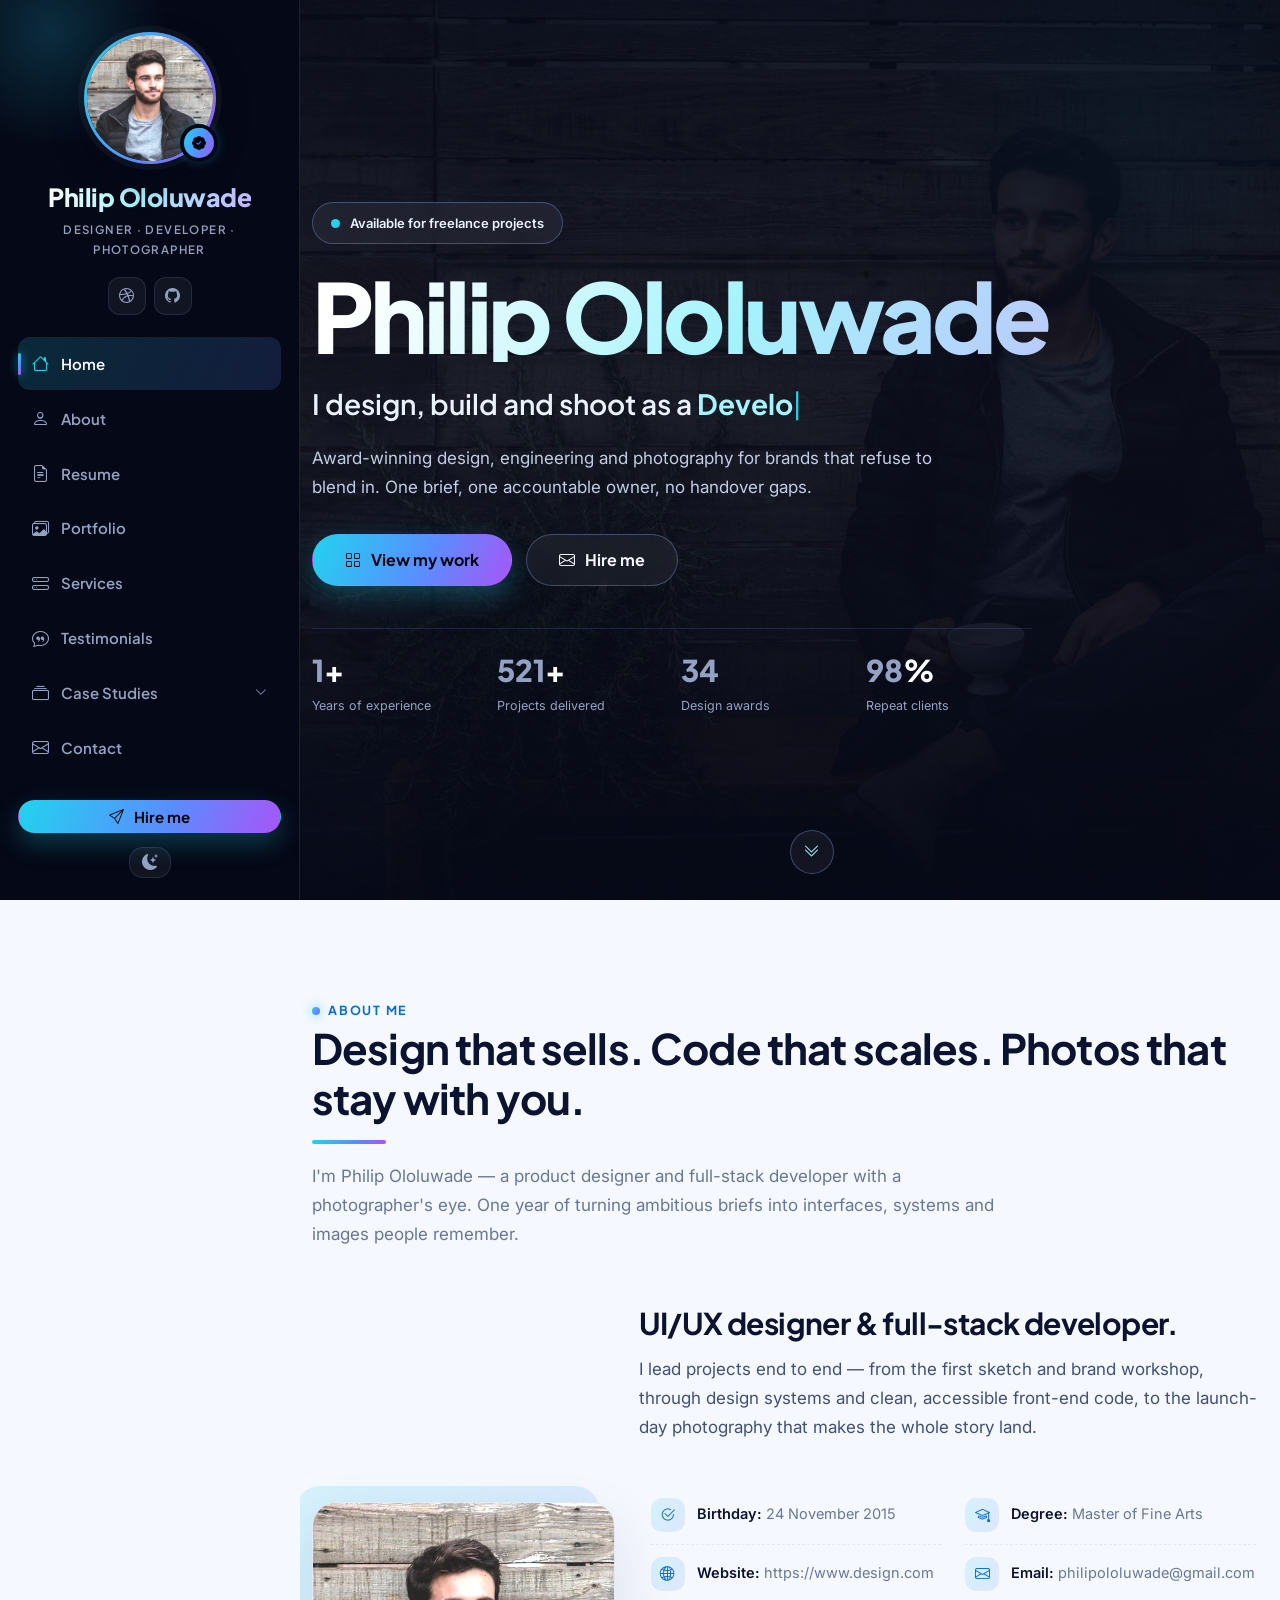
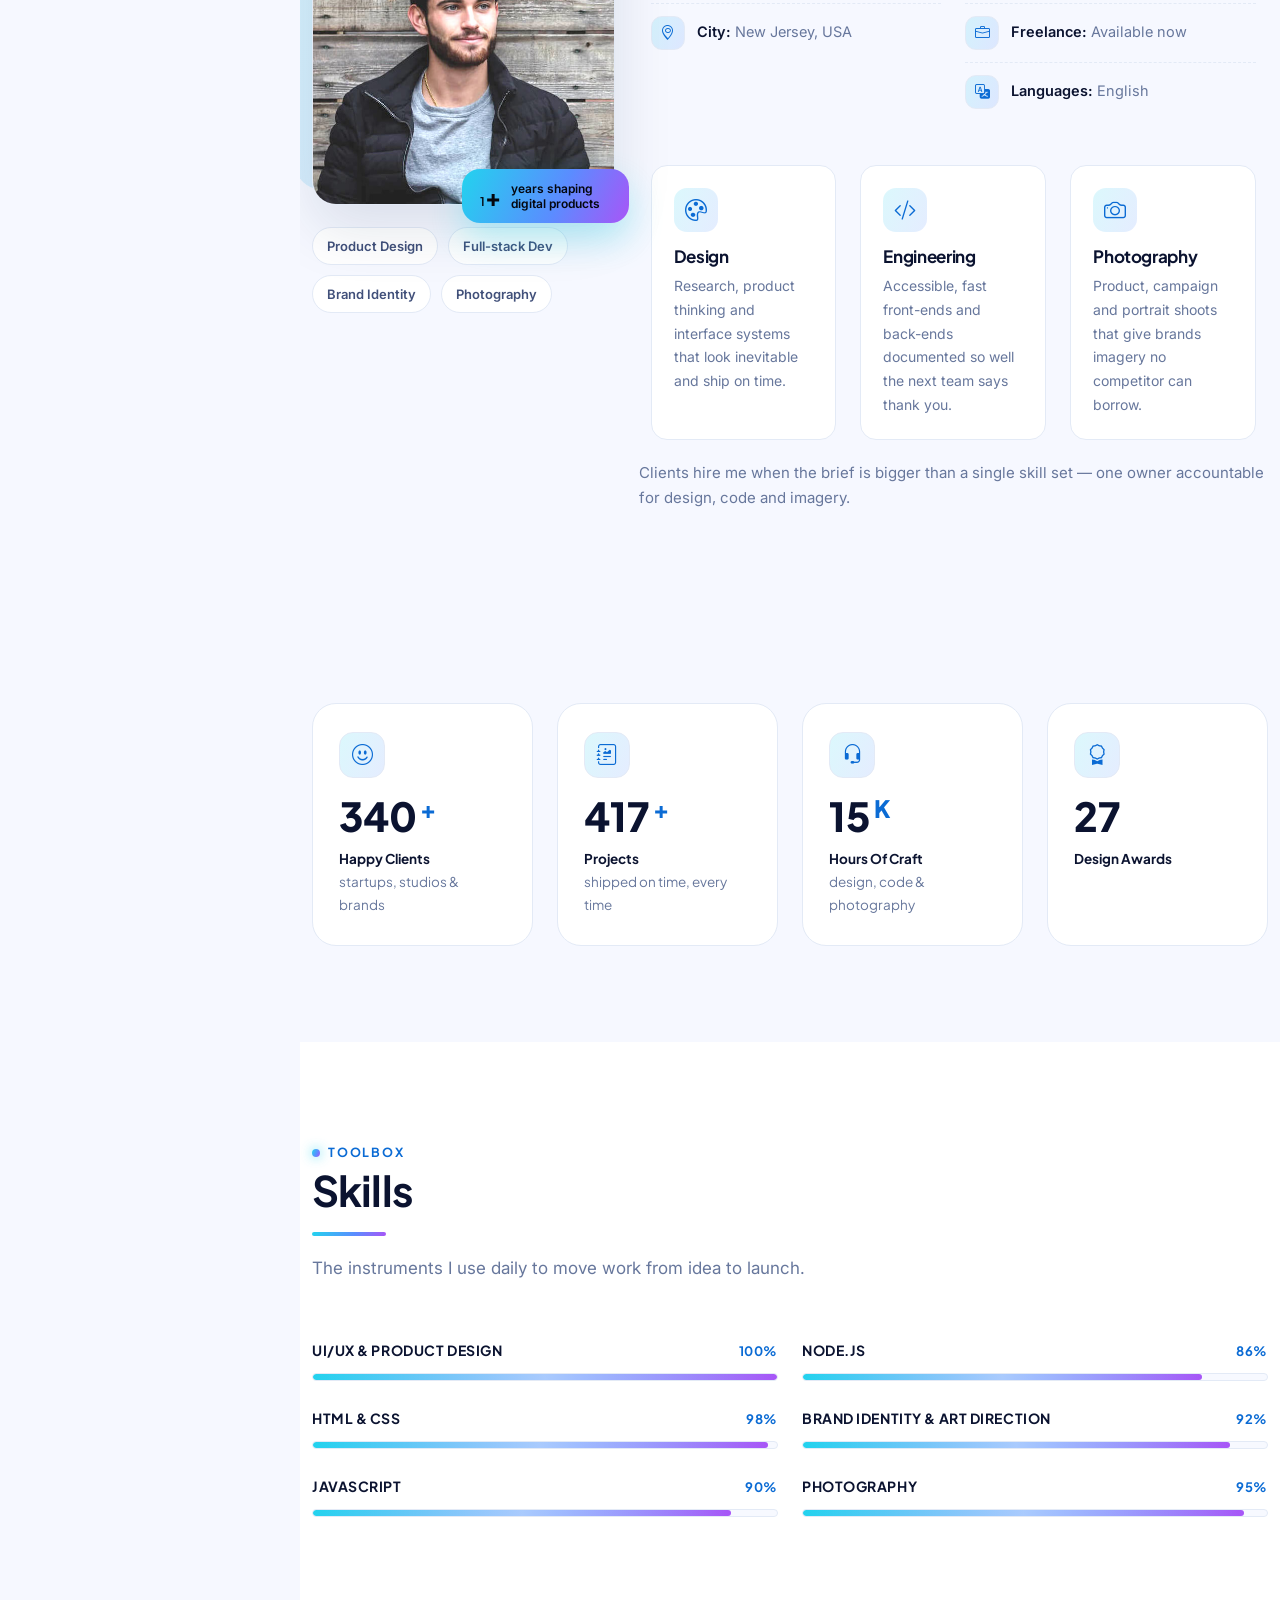
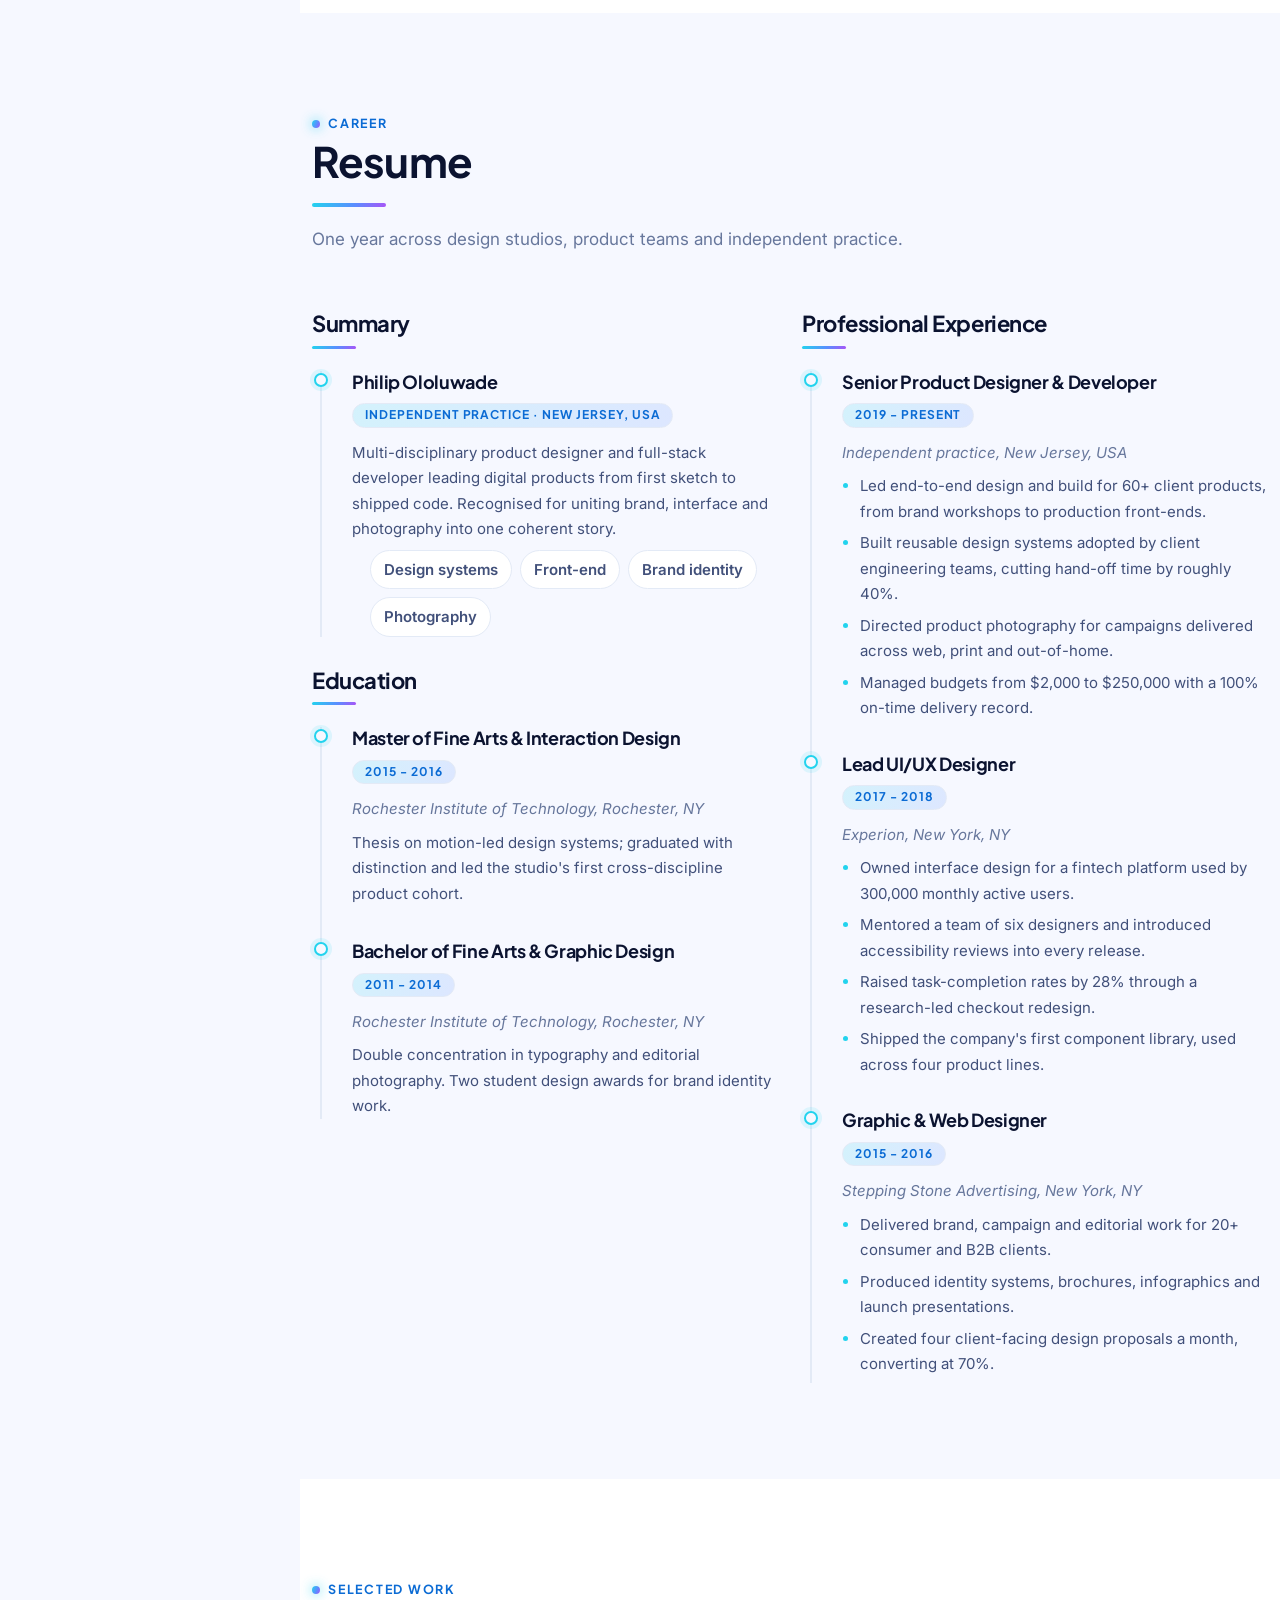
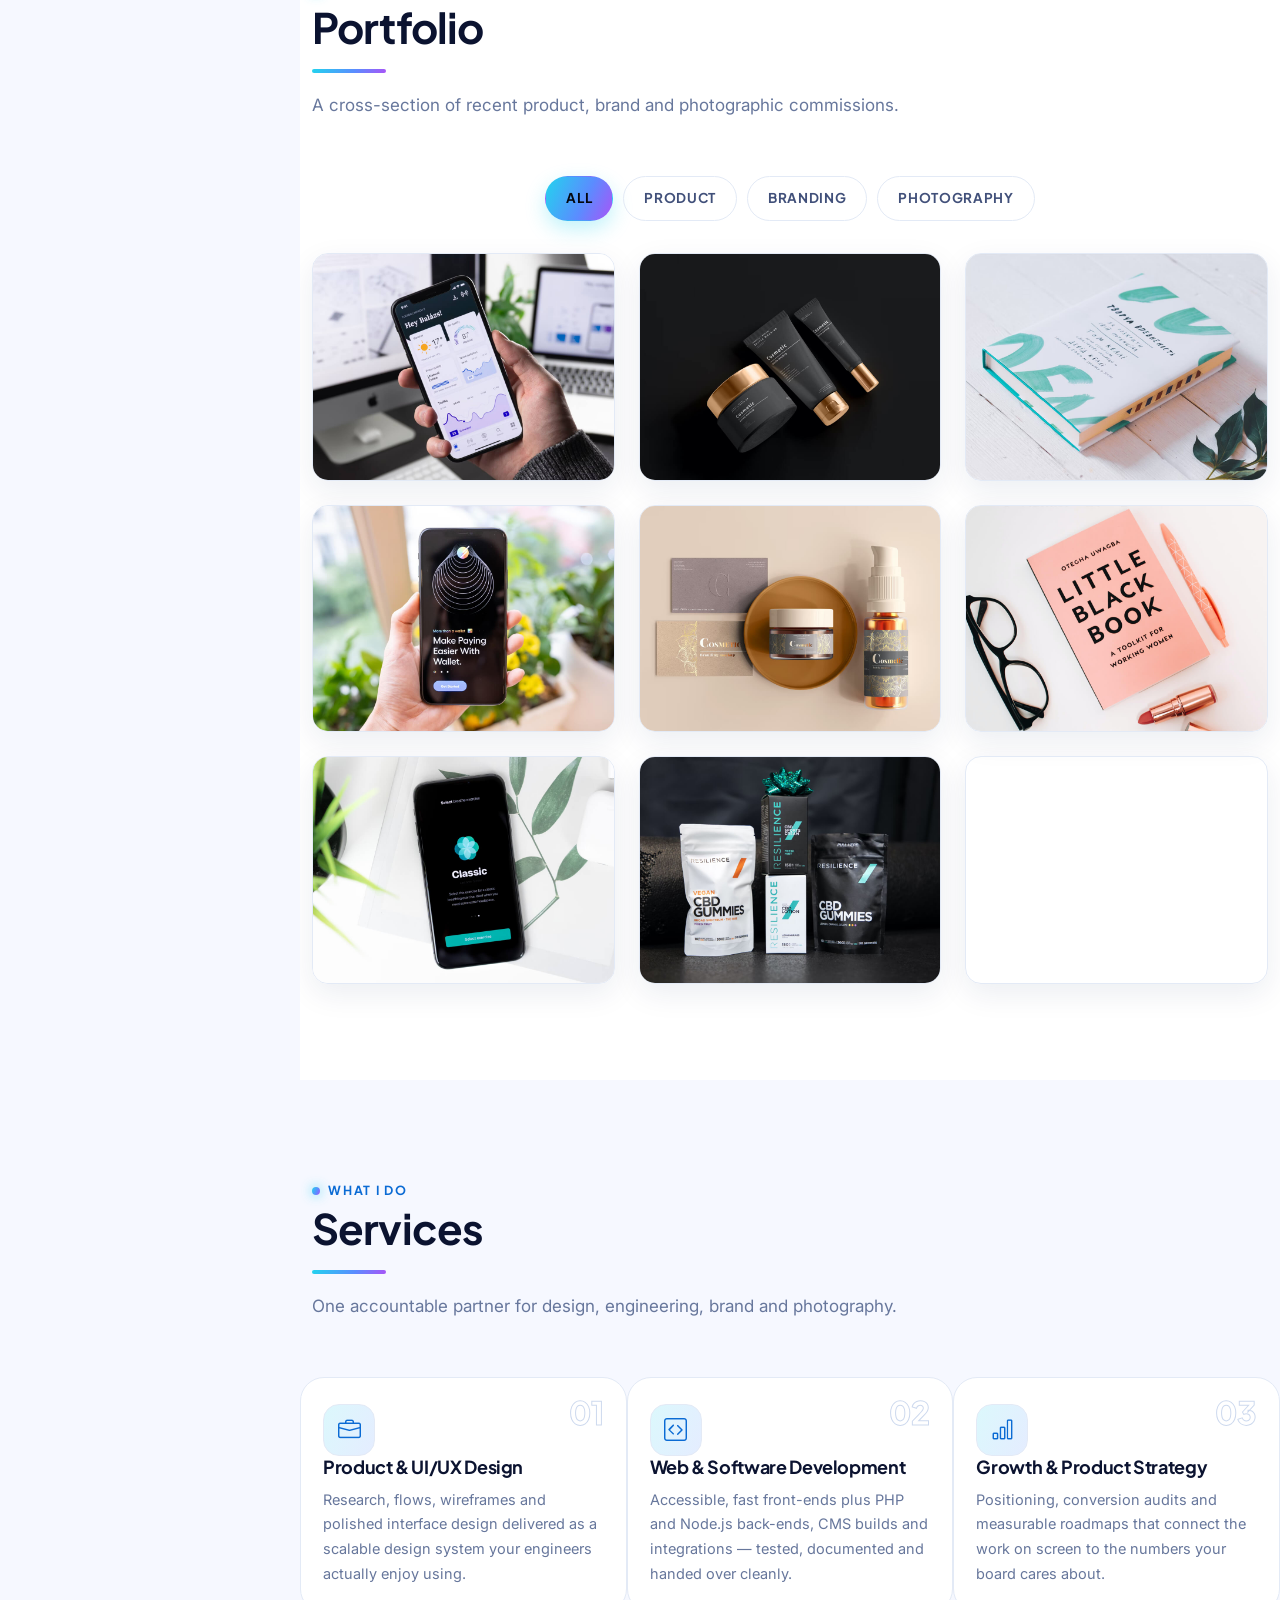
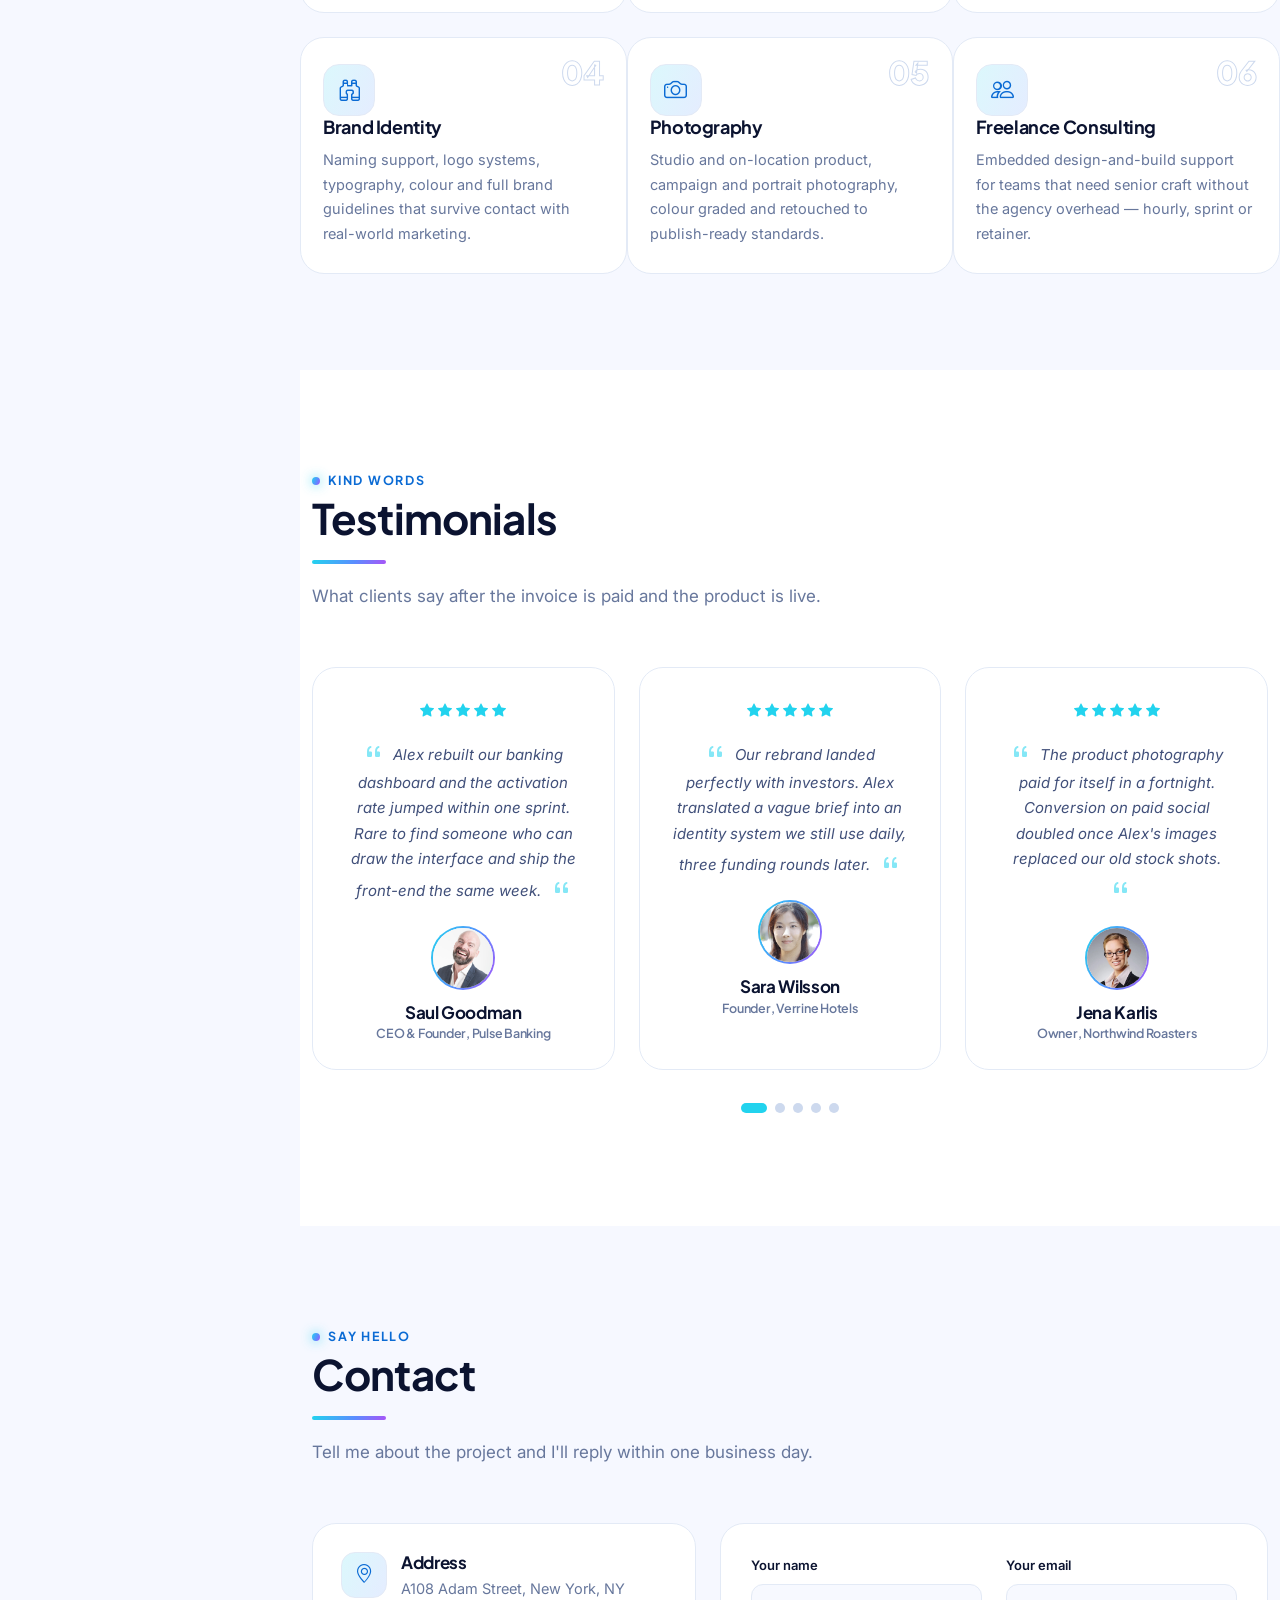
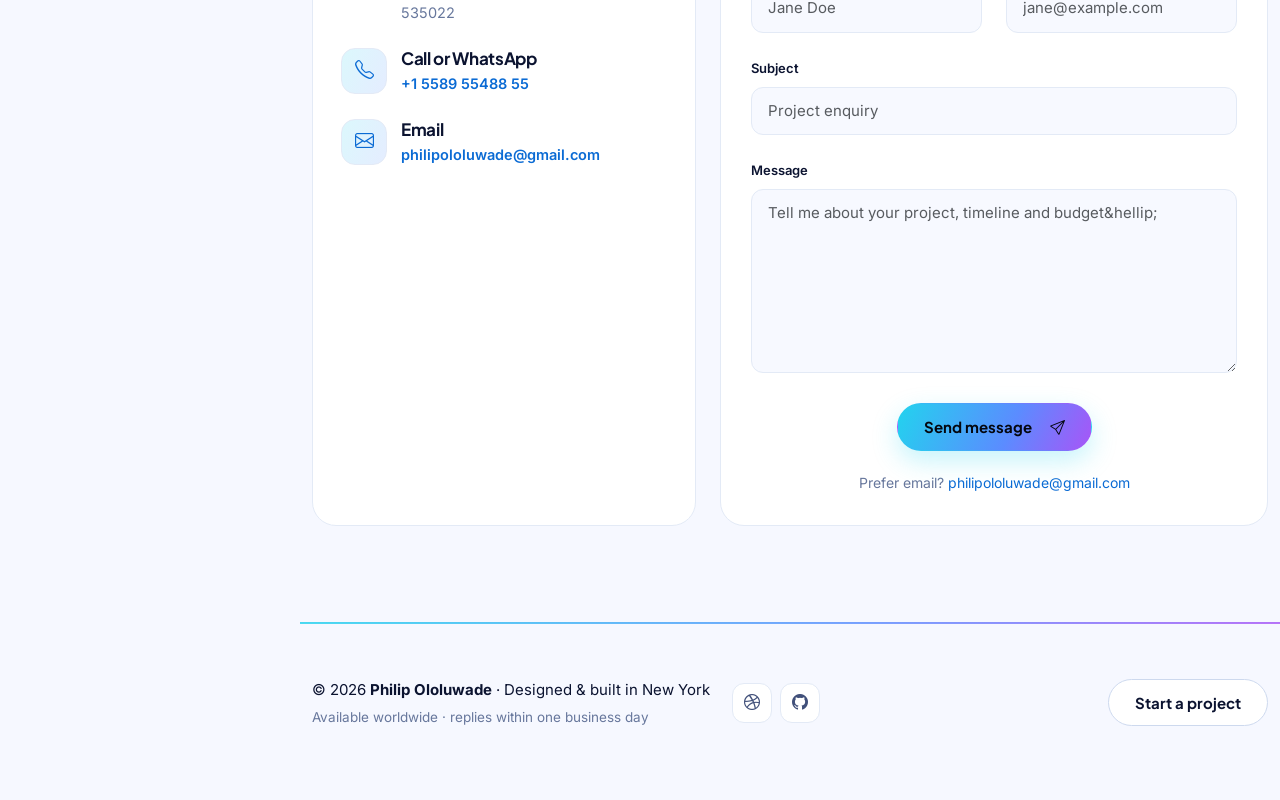
==== index.html @ c9b8dc30 "Initial Commit" ====
<!DOCTYPE html>
<html lang="en">
<head>
  <meta charset="utf-8">
  <meta name="viewport" content="width=device-width, initial-scale=1.0">

  <title>Philip Ololuwade | Designer, Developer, Freelancer &amp; Photographer</title>
  <meta name="description" content="Philip Ololuwade is an award-winning product designer, full-stack developer, freelancer and photographer in New York. One accountable partner from the first sketch to shipped code, plus the photography that makes the launch land.">
  <meta name="keywords" content="Philip Ololuwade, product designer, web developer, full-stack developer, freelance designer, photographer, UI UX designer, branding, portfolio">
  <meta name="author" content="Philip Ololuwade">
  <meta name="robots" content="index, follow">
  <link rel="canonical" href="https://philipololuwade.design/">
  <meta name="theme-color" content="#050816">

  <!-- Open Graph / Social -->
  <meta property="og:type" content="website">
  <meta property="og:site_name" content="Philip Ololuwade">
  <meta property="og:title" content="Philip Ololuwade | Designer, Developer, Freelancer &amp; Photographer">
  <meta property="og:description" content="Award-winning design, engineering and photography for brands that refuse to blend in.">
  <meta property="og:url" content="https://philipololuwade.design/">
  <meta property="og:image" content="https://philipololuwade.design/assets/img/my-profile-img.jpg">
  <meta name="twitter:card" content="summary_large_image">
  <meta name="twitter:title" content="Philip Ololuwade | Designer, Developer, Freelancer &amp; Photographer">
  <meta name="twitter:description" content="Award-winning design, engineering and photography for brands that refuse to blend in.">
  <meta name="twitter:image" content="https://philipololuwade.design/assets/img/my-profile-img.jpg">

  <!-- Favicons -->
  <link href="assets/img/favicon.png" rel="icon">
  <link href="assets/img/apple-touch-icon.png" rel="apple-touch-icon">

  <!-- Fonts -->
  <link href="https://fonts.googleapis.com" rel="preconnect">
  <link href="https://fonts.gstatic.com" rel="preconnect" crossorigin>
  <link href="https://fonts.googleapis.com/css2?family=Inter:wght@400;500;600&family=Plus+Jakarta+Sans:wght@500;600;700;800&display=swap" rel="stylesheet">

  <!-- Vendor CSS Files -->
  <link href="assets/vendor/bootstrap/css/bootstrap.min.css" rel="stylesheet">
  <link href="assets/vendor/bootstrap-icons/bootstrap-icons.css" rel="stylesheet">
  <link href="assets/vendor/aos/aos.css" rel="stylesheet">
  <link href="assets/vendor/glightbox/css/glightbox.min.css" rel="stylesheet">
  <link href="assets/vendor/swiper/swiper-bundle.min.css" rel="stylesheet">

  <!-- Main CSS File -->
  <link href="assets/css/main.css" rel="stylesheet">

  <!-- =======================================================
  * Template Name: iPortfolio
  * Template URL: https://bootstrapmade.com/iportfolio-bootstrap-portfolio-websites-template/
  * Author: BootstrapMade.com
  * License: https://bootstrapmade.com/license/
  * Personalised for Alex Smith with a custom Aurora design system.
  ======================================================== -->

  <!-- Theme bootstrap: apply the stored theme before the first paint -->
  <script>
    (function () {
      try {
        var stored = window.localStorage.getItem('as-theme');
        var theme = (stored === 'light' || stored === 'dark') ? stored
          : (window.matchMedia && window.matchMedia('(prefers-color-scheme: light)').matches ? 'light' : 'dark');
        document.documentElement.setAttribute('data-theme', theme);
      } catch (error) {
        document.documentElement.setAttribute('data-theme', 'dark');
      }
    }());
  </script>
  <noscript><style>[data-aos]{opacity:1 !important;transform:none !important}</style></noscript>
</head>

<body class="index-page">

  <!-- Preloader -->
  <div id="preloader" aria-hidden="true"><span class="preloader-ring"></span></div>

  <!-- Scroll progress indicator -->
 <div class="scroll-progress" aria-hidden="true"><span></span></div>

  <!-- Mobile drawer backdrop -->
  <div class="header-backdrop" hidden></div>

  <!-- ======= Header / Sidebar ======= -->
  <header id="header" class="header dark-background d-flex flex-column">
    <button type="button" class="header-toggle d-xl-none" aria-controls="navmenu" aria-expanded="false" aria-label="Open navigation menu">
      <i class="bi bi-list" aria-hidden="true"></i>
    </button>

    <div class="profile-img">
      <img src="assets/img/my-profile-img.jpg" alt="Portrait of Philip Ololuwade" class="img-fluid rounded-circle" width="160" height="160">
      <span class="profile-badge" title="Available for freelance work"><i class="bi bi-patch-check-fill" aria-hidden="true"></i></span>
    </div>

    <a href="#hero" class="logo d-flex align-items-center justify-content-center">
      <h1 class="sitename">Philip Ololuwade</h1>
    </a>
    <p class="profile-role text-center">Designer &middot; Developer &middot; Photographer</p>

    <div class="social-links text-center">
        <!-- <a href="https://x.com/" class="twitter" target="_blank" rel="noopener" aria-label="Philip Ololuwade on X"><i class="bi bi-twitter-x" aria-hidden="true"></i></a> -->
      <a href="https://dribbble.com/philipololuwade" class="dribbble" target="_blank" rel="noopener" aria-label="Philip Ololuwade on Dribbble"><i class="bi bi-dribbble" aria-hidden="true"></i></a>
      <!-- <a href="https://instagram.com/" class="instagram" target="_blank" rel="noopener" aria-label="Philip Ololuwade on Instagram"><i class="bi bi-instagram" aria-hidden="true"></i></a> -->
      <a href="https://github.com/sonic20101iwin" class="github" target="_blank" rel="noopener" aria-label="Philip Ololuwade on GitHub"><i class="bi bi-github" aria-hidden="true"></i></a>
      <!-- <a href="https://linkedin.com/" class="linkedin" target="_blank" rel="noopener" aria-label="Philip Ololuwade on LinkedIn"><i class="bi bi-linkedin" aria-hidden="true"></i></a> -->
    </div>

    <nav id="navmenu" class="navmenu" aria-label="Primary">
      <ul>
        <li><a href="#hero" class="active"><i class="bi bi-house navicon" aria-hidden="true"></i>Home</a></li>
        <li><a href="#about"><i class="bi bi-person navicon" aria-hidden="true"></i>About</a></li>
        <li><a href="#resume"><i class="bi bi-file-earmark-text navicon" aria-hidden="true"></i>Resume</a></li>
        <li><a href="#portfolio"><i class="bi bi-images navicon" aria-hidden="true"></i>Portfolio</a></li>
        <li><a href="#services"><i class="bi bi-hdd-stack navicon" aria-hidden="true"></i>Services</a></li>
        <li><a href="#testimonials"><i class="bi bi-chat-quote navicon" aria-hidden="true"></i>Testimonials</a></li>
        <li class="dropdown">
          <a href="#portfolio" role="button" aria-haspopup="true" aria-expanded="false" aria-controls="nav-pages">
            <i class="bi bi-collection navicon" aria-hidden="true"></i> <span>Case Studies</span>
            <i class="bi bi-chevron-down toggle-dropdown" aria-hidden="true"></i>
          </a>
          <ul id="nav-pages">
            <li><a href="portfolio-details.html">Pulse Banking case study</a></li>
            <li><a href="service-details.html">Services in depth</a></li>
            <li><a href="starter-page.html">How I work</a></li>
          </ul>
        </li>
        <li><a href="#contact"><i class="bi bi-envelope navicon" aria-hidden="true"></i>Contact</a></li>
      </ul>
    </nav>

    <a href="#contact" class="btn-grad sidebar-cta"><i class="bi bi-send" aria-hidden="true"></i> Hire me</a>

    <button type="button" class="theme-toggle" aria-pressed="false" aria-label="Switch to light theme">
      <i class="bi bi-sun-fill icon-sun" aria-hidden="true"></i>
      <i class="bi bi-moon-stars-fill icon-moon" aria-hidden="true"></i>
    </button>
  </header><!-- End Header -->

  <main class="main">

    <!-- ======= Hero Section ======= -->
    <section id="hero" class="hero section dark-background">
      <div class="hero-bg" aria-hidden="true">
        <img src="assets/img/hero-bg.jpg" alt="" fetchpriority="high" decoding="async">
        <span class="hero-glow"></span>
        <span class="hero-grid"></span>
      </div>

      <div class="container hero-inner" data-aos="fade-up" data-aos-delay="100">
        <p class="hero-eyebrow"><span class="pulse-dot"></span> Available for freelance projects</p>
        <h2 class="hero-title">Philip Ololuwade</h2>
        <p class="hero-roles">I design, build and shoot as a <span class="typed" data-typed-items="Designer,Developer,Freelancer,Photographer">Designer</span></p>
        <p class="hero-tagline">Award-winning design, engineering and photography for brands that refuse to blend in. One brief, one accountable owner, no handover gaps.</p>
        <div class="hero-actions">
          <a href="#portfolio" class="btn-grad btn-lg"><i class="bi bi-grid" aria-hidden="true"></i> View my work</a>
          <a href="#contact" class="btn-ghost btn-lg"><i class="bi bi-envelope" aria-hidden="true"></i> Hire me</a>
        </div>
        <ul class="hero-quickfacts" aria-label="Quick facts">
          <li><strong><span data-purecounter-start="0" data-purecounter-end="1" data-purecounter-duration="1.6" class="purecounter">1</span>+</strong><span>Years of experience</span></li>
          <li><strong><span data-purecounter-start="0" data-purecounter-end="521" data-purecounter-duration="1.6" class="purecounter">521</span>+</strong><span>Projects delivered</span></li>
          <li><strong><span data-purecounter-start="0" data-purecounter-end="34" data-purecounter-duration="1.6" class="purecounter">34</span></strong><span>Design awards</span></li>
          <li><strong><span data-purecounter-start="0" data-purecounter-end="98" data-purecounter-duration="1.6" class="purecounter">98</span>%</strong><span>Repeat clients</span></li>
        </ul>
      </div>

      <a href="#about" class="hero-scroll" aria-label="Scroll to the About section"><i class="bi bi-chevron-double-down" aria-hidden="true"></i></a>
    </section><!-- End Hero Section -->

    <!-- ======= About Section ======= -->
    <section id="about" class="about section">

      <div class="container section-title" data-aos="fade-up">
        <p class="eyebrow"><span class="eyebrow-dot" aria-hidden="true"></span>About me</p>
        <h2>Design that sells. Code that scales. Photos that stay with you.</h2>
        <p class="section-lede">I'm Philip Ololuwade &mdash; a product designer and full-stack developer with a photographer's eye. One year of turning ambitious briefs into interfaces, systems and images people remember.</p>
      </div>

      <div class="container" data-aos="fade-up" data-aos-delay="100">
        <div class="row gy-4 align-items-center">

          <div class="col-lg-4 about-portrait-col">
            <figure class="about-portrait">
              <img src="assets/img/my-profile-img.jpg" class="img-fluid" alt="Philip Ololuwade, product designer and photographer" width="640" height="640" loading="lazy" decoding="async">
              <figcaption class="about-badge"><strong><span data-purecounter-start="0" data-purecounter-end="1" data-purecounter-duration="1.4" class="purecounter">1</span>+</strong><span>years shaping digital products</span></figcaption>
            </figure>
            <ul class="about-chips" aria-label="Disciplines">
              <li class="chip">Product Design</li>
              <li class="chip">Full-stack Dev</li>
              <li class="chip">Brand Identity</li>
              <li class="chip">Photography</li>
            </ul>
          </div>

          <div class="col-lg-8 content">
            <h3 class="about-title">UI/UX designer &amp; full-stack developer.</h3>
            <p class="about-lead">I lead projects end to end &mdash; from the first sketch and brand workshop, through design systems and clean, accessible front-end code, to the launch-day photography that makes the whole story land.</p>

            <div class="row gy-3 about-facts">
              <div class="col-md-6">
                <ul>
                  <li class="fact"><i class="bi bi-check2-circle fact-ico" aria-hidden="true"></i><span><strong>Birthday:</strong> 24 November 2015</span></li>
                  <li class="fact"><i class="bi bi-globe2 fact-ico" aria-hidden="true"></i><span><strong>Website:</strong> https://www.design.com</span></li>
                  <li class="fact"><i class="bi bi-geo-alt fact-ico" aria-hidden="true"></i><span><strong>City:</strong> New Jersey, USA</span></li>
                </ul>
              </div>
              <div class="col-md-6">
                <ul>
                  <li class="fact"><i class="bi bi-mortarboard fact-ico" aria-hidden="true"></i><span><strong>Degree:</strong> Master of Fine Arts</span></li>
                  <li class="fact"><i class="bi bi-envelope fact-ico" aria-hidden="true"></i><span><strong>Email:</strong> philipololuwade@gmail.com</span></li>
                  <li class="fact"><i class="bi bi-briefcase fact-ico" aria-hidden="true"></i><span><strong>Freelance:</strong> Available now</span></li>
                  <li class="fact"><i class="bi bi-translate fact-ico" aria-hidden="true"></i><span><strong>Languages:</strong> English</span></li>
                </ul>
              </div>
            </div>

            <div class="row gy-3 about-columns">
              <div class="col-md-4">
                <article class="about-card">
                  <i class="bi bi-palette" aria-hidden="true"></i>
                  <h4>Design</h4>
                  <p>Research, product thinking and interface systems that look inevitable and ship on time.</p>
                </article>
              </div>
              <div class="col-md-4">
                <article class="about-card">
                  <i class="bi bi-code-slash" aria-hidden="true"></i>
                  <h4>Engineering</h4>
                  <p>Accessible, fast front-ends and back-ends documented so well the next team says thank you.</p>
                </article>
              </div>
              <div class="col-md-4">
                <article class="about-card">
                  <i class="bi bi-camera" aria-hidden="true"></i>
                  <h4>Photography</h4>
                  <p>Product, campaign and portrait shoots that give brands imagery no competitor can borrow.</p>
                </article>
              </div>
            </div>

            <p class="about-note">Clients hire me when the brief is bigger than a single skill set &mdash; one owner accountable for design, code and imagery.</p>
          </div>

        </div>
      </div>
    </section><!-- End About Section -->

    <!-- ======= Stats Section ======= -->
    <section id="stats" class="stats section">
      <div class="container" data-aos="fade-up" data-aos-delay="100">
        <div class="row gy-4">
          <div class="col-lg-3 col-md-6">
            <div class="stats-item">
              <span class="stat-icon"><i class="bi bi-emoji-smile" aria-hidden="true"></i></span>
              <span class="stat-num"><span data-purecounter-start="0" data-purecounter-end="418" data-purecounter-duration="1.4" class="purecounter">0</span><span class="stat-plus">+</span></span>
              <p><strong>Happy Clients</strong> <span>startups, studios &amp; brands</span></p>
            </div>
          </div>
          <div class="col-lg-3 col-md-6">
            <div class="stats-item">
              <span class="stat-icon"><i class="bi bi-journal-richtext" aria-hidden="true"></i></span>
              <span class="stat-num"><span data-purecounter-start="0" data-purecounter-end="521" data-purecounter-duration="1.4" class="purecounter">0</span><span class="stat-plus">+</span></span>
              <p><strong>Projects</strong> <span>shipped on time, every time</span></p>
            </div>
          </div>
          <div class="col-lg-3 col-md-6">
            <div class="stats-item">
              <span class="stat-icon"><i class="bi bi-headset" aria-hidden="true"></i></span>
              <span class="stat-num"><span data-purecounter-start="0" data-purecounter-end="19" data-purecounter-duration="1.4" class="purecounter">0</span><span class="stat-plus">K</span></span>
              <p><strong>Hours Of Craft</strong> <span>design, code &amp; photography</span></p>
            </div>
          </div>
          <div class="col-lg-3 col-md-6">
            <div class="stats-item">
              <span class="stat-icon"><i class="bi bi-award" aria-hidden="true"></i></span>
              <span class="stat-num"><span data-purecounter-start="0" data-purecounter-end="34" data-purecounter-duration="1.4" class="purecounter">0</span><span class="stat-plus"></span></span>
              <p><strong>Design Awards</strong></p>
            </div>
          </div>
        </div>
      </div>
    </section><!-- End Stats Section -->

    <!-- ======= Skills Section ======= -->
    <section id="skills" class="skills section light-background">

      <div class="container section-title" data-aos="fade-up">
        <p class="eyebrow"><span class="eyebrow-dot" aria-hidden="true"></span>Toolbox</p>
        <h2>Skills</h2>
        <p class="section-lede">The instruments I use daily to move work from idea to launch.</p>
      </div>

      <div class="container" data-aos="fade-up" data-aos-delay="100">
        <div class="row skills-content skills-animation">

          <div class="col-lg-6">
            <div class="progress">
              <span class="skill"><span>UI/UX &amp; Product Design</span> <i class="val">100%</i></span>
              <div class="progress-bar-wrap"><div class="progress-bar" role="progressbar" aria-valuenow="100" aria-valuemin="0" aria-valuemax="100"></div></div>
            </div>
            <div class="progress">
              <span class="skill"><span>HTML &amp; CSS</span> <i class="val">98%</i></span>
              <div class="progress-bar-wrap"><div class="progress-bar" role="progressbar" aria-valuenow="98" aria-valuemin="0" aria-valuemax="100"></div></div>
            </div>
            <div class="progress">
              <span class="skill"><span>JavaScript</span> <i class="val">90%</i></span>
              <div class="progress-bar-wrap"><div class="progress-bar" role="progressbar" aria-valuenow="90" aria-valuemin="0" aria-valuemax="100"></div></div>
            </div>
          </div>

          <div class="col-lg-6">
            <div class="progress">
              <span class="skill"><span>Node.js</span> <i class="val">86%</i></span>
              <div class="progress-bar-wrap"><div class="progress-bar" role="progressbar" aria-valuenow="86" aria-valuemin="0" aria-valuemax="100"></div></div>
            </div>
            <div class="progress">
              <span class="skill"><span>Brand Identity &amp; Art Direction</span> <i class="val">92%</i></span>
              <div class="progress-bar-wrap"><div class="progress-bar" role="progressbar" aria-valuenow="92" aria-valuemin="0" aria-valuemax="100"></div></div>
            </div>
            <div class="progress">
              <span class="skill"><span>Photography</span> <i class="val">95%</i></span>
              <div class="progress-bar-wrap"><div class="progress-bar" role="progressbar" aria-valuenow="95" aria-valuemin="0" aria-valuemax="100"></div></div>
            </div>
          </div>

        </div>
      </div>
    </section><!-- End Skills Section -->

    <!-- ======= Resume Section ======= -->
    <section id="resume" class="resume section">

      <div class="container section-title" data-aos="fade-up">
        <p class="eyebrow"><span class="eyebrow-dot" aria-hidden="true"></span>Career</p>
        <h2>Resume</h2>
        <p class="section-lede">One year across design studios, product teams and independent practice.</p>
      </div>

      <div class="container">
        <div class="row">

          <div class="col-lg-6" data-aos="fade-up" data-aos-delay="100">
            <h3 class="resume-title">Summary</h3>
            <div class="resume-item pb-0">
              <h4>Philip Ololuwade</h4>
              <h5>Independent practice &middot; New Jersey, USA</h5>
              <p class="resume-summary">Multi-disciplinary product designer and full-stack developer leading digital products from first sketch to shipped code. Recognised for uniting brand, interface and photography into one coherent story.</p>
              <ul class="resume-tags">
                <li>Design systems</li><li>Front-end</li><li>Brand identity</li><li>Photography</li>
              </ul>
            </div>

            <h3 class="resume-title">Education</h3>
            <div class="resume-item">
              <h4>Master of Fine Arts &amp; Interaction Design</h4>
              <h5>2015 - 2016</h5>
              <p><em>Rochester Institute of Technology, Rochester, NY</em></p>
              <p>Thesis on motion-led design systems; graduated with distinction and led the studio's first cross-discipline product cohort.</p>
            </div>
            <div class="resume-item">
              <h4>Bachelor of Fine Arts &amp; Graphic Design</h4>
              <h5>2011 - 2014</h5>
              <p><em>Rochester Institute of Technology, Rochester, NY</em></p>
              <p>Double concentration in typography and editorial photography. Two student design awards for brand identity work.</p>
            </div>
          </div>

          <div class="col-lg-6" data-aos="fade-up" data-aos-delay="200">
            <h3 class="resume-title">Professional Experience</h3>
            <div class="resume-item">
              <h4>Senior Product Designer &amp; Developer</h4>
              <h5>2019 - Present</h5>
              <p><em>Independent practice, New Jersey, USA</em></p>
              <ul>
                <li>Led end-to-end design and build for 60+ client products, from brand workshops to production front-ends.</li>
                <li>Built reusable design systems adopted by client engineering teams, cutting hand-off time by roughly 40%.</li>
                <li>Directed product photography for campaigns delivered across web, print and out-of-home.</li>
                <li>Managed budgets from $2,000 to $250,000 with a 100% on-time delivery record.</li>
              </ul>
            </div>
            <div class="resume-item">
              <h4>Lead UI/UX Designer</h4>
              <h5>2017 - 2018</h5>
              <p><em>Experion, New York, NY</em></p>
              <ul>
                <li>Owned interface design for a fintech platform used by 300,000 monthly active users.</li>
                <li>Mentored a team of six designers and introduced accessibility reviews into every release.</li>
                <li>Raised task-completion rates by 28% through a research-led checkout redesign.</li>
                <li>Shipped the company's first component library, used across four product lines.</li>
              </ul>
            </div>
            <div class="resume-item">
              <h4>Graphic &amp; Web Designer</h4>
              <h5>2015 - 2016</h5>
              <p><em>Stepping Stone Advertising, New York, NY</em></p>
              <ul>
                <li>Delivered brand, campaign and editorial work for 20+ consumer and B2B clients.</li>
                <li>Produced identity systems, brochures, infographics and launch presentations.</li>
                <li>Created four client-facing design proposals a month, converting at 70%.</li>
              </ul>
            </div>
          </div>

        </div>
      </div>
    </section><!-- End Resume Section -->

    <!-- ======= Portfolio Section ======= -->
    <section id="portfolio" class="portfolio section light-background">

      <div class="container section-title" data-aos="fade-up">
        <p class="eyebrow"><span class="eyebrow-dot" aria-hidden="true"></span>Selected work</p>
        <h2>Portfolio</h2>
        <p class="section-lede">A cross-section of recent product, brand and photographic commissions.</p>
      </div>

      <div class="container">

        <div class="isotope-layout" data-default-filter="*" data-layout="masonry" data-sort="original-order">

          <ul class="portfolio-filters isotope-filters" data-aos="fade-up" data-aos-delay="100">
            <li data-filter="*" class="filter-active" role="button" tabindex="0" aria-pressed="true">All</li>
            <li data-filter=".filter-app" role="button" tabindex="0" aria-pressed="false">Product</li>
            <li data-filter=".filter-branding" role="button" tabindex="0" aria-pressed="false">Branding</li>
            <li data-filter=".filter-photography" role="button" tabindex="0" aria-pressed="false">Photography</li>
          </ul>

          <div class="row gy-4 isotope-container" data-aos="fade-up" data-aos-delay="200">

            <div class="col-lg-4 col-md-6 portfolio-item isotope-item filter-app">
              <article class="portfolio-content h-100">
                <img src="assets/img/portfolio/app-1.jpg" class="img-fluid" alt="Pulse banking dashboard interface design" width="800" height="600" loading="lazy" decoding="async">
                <div class="portfolio-info">
                  <span class="portfolio-tag">Product</span>
                  <h4>Pulse Banking</h4>
                  <p>Fintech dashboard &amp; design system</p>
                  <div class="portfolio-actions">
                    <a href="assets/img/portfolio/app-1.jpg" class="glightbox preview-link" data-gallery="portfolio-gallery" title="Pulse Banking - fintech dashboard and design system" aria-label="Open Pulse Banking preview"><i class="bi bi-arrows-angle-expand" aria-hidden="true"></i></a>
                    <a href="portfolio-details.html" class="details-link" title="Read the Pulse Banking case study" aria-label="Read more about Pulse Banking"><i class="bi bi-arrow-up-right" aria-hidden="true"></i></a>
                  </div>
                </div>
              </article>
            </div>

            <div class="col-lg-4 col-md-6 portfolio-item isotope-item filter-branding">
              <article class="portfolio-content h-100">
                <img src="assets/img/portfolio/branding-1.jpg" class="img-fluid" alt="Northwind coffee brand identity and packaging" width="800" height="600" loading="lazy" decoding="async">
                <div class="portfolio-info">
                  <span class="portfolio-tag">Branding</span>
                  <h4>Northwind Roasters</h4>
                  <p>Brand identity &amp; packaging</p>
                  <div class="portfolio-actions">
                    <a href="assets/img/portfolio/branding-1.jpg" class="glightbox preview-link" data-gallery="portfolio-gallery" title="Northwind Roasters - brand identity and packaging" aria-label="Open Northwind Roasters preview"><i class="bi bi-arrows-angle-expand" aria-hidden="true"></i></a>
                    <a href="portfolio-details.html" class="details-link" title="Read the Northwind Roasters case study" aria-label="Read more about Northwind Roasters"><i class="bi bi-arrow-up-right" aria-hidden="true"></i></a>
                  </div>
                </div>
              </article>
            </div>

            <div class="col-lg-4 col-md-6 portfolio-item isotope-item filter-photography">
              <article class="portfolio-content h-100">
                <img src="assets/img/portfolio/books-1.jpg" class="img-fluid" alt="Studio product photography for the Atlas collection" width="800" height="600" loading="lazy" decoding="async">
                <div class="portfolio-info">
                  <span class="portfolio-tag">Photography</span>
                  <h4>Atlas Studio Session</h4>
                  <p>Editorial product photography</p>
                  <div class="portfolio-actions">
                    <a href="assets/img/portfolio/books-1.jpg" class="glightbox preview-link" data-gallery="portfolio-gallery" title="Atlas Studio Session - editorial product photography" aria-label="Open Atlas Studio Session preview"><i class="bi bi-arrows-angle-expand" aria-hidden="true"></i></a>
                    <a href="portfolio-details.html" class="details-link" title="Read the Atlas Studio Session case study" aria-label="Read more about Atlas Studio Session"><i class="bi bi-arrow-up-right" aria-hidden="true"></i></a>
                  </div>
                </div>
              </article>
            </div>

            <div class="col-lg-4 col-md-6 portfolio-item isotope-item filter-app">
              <article class="portfolio-content h-100">
                <img src="assets/img/portfolio/app-2.jpg" class="img-fluid" alt="Lumen analytics mobile application interface" width="800" height="600" loading="lazy" decoding="async">
                <div class="portfolio-info">
                  <span class="portfolio-tag">Product</span>
                  <h4>Lumen Analytics</h4>
                  <p>Mobile product design &amp; front-end</p>
                  <div class="portfolio-actions">
                    <a href="assets/img/portfolio/app-2.jpg" class="glightbox preview-link" data-gallery="portfolio-gallery" title="Lumen Analytics - mobile product design and front-end" aria-label="Open Lumen Analytics preview"><i class="bi bi-arrows-angle-expand" aria-hidden="true"></i></a>
                    <a href="portfolio-details.html" class="details-link" title="Read the Lumen Analytics case study" aria-label="Read more about Lumen Analytics"><i class="bi bi-arrow-up-right" aria-hidden="true"></i></a>
                  </div>
                </div>
              </article>
            </div>

            <div class="col-lg-4 col-md-6 portfolio-item isotope-item filter-branding">
              <article class="portfolio-content h-100">
                <img src="assets/img/portfolio/branding-2.jpg" class="img-fluid" alt="Verrine hotels hospitality rebrand stationery" width="800" height="600" loading="lazy" decoding="async">
                <div class="portfolio-info">
                  <span class="portfolio-tag">Branding</span>
                  <h4>Verrine Hotels</h4>
                  <p>Hospitality rebrand</p>
                  <div class="portfolio-actions">
                    <a href="assets/img/portfolio/branding-2.jpg" class="glightbox preview-link" data-gallery="portfolio-gallery" title="Verrine Hotels - hospitality rebrand" aria-label="Open Verrine Hotels preview"><i class="bi bi-arrows-angle-expand" aria-hidden="true"></i></a>
                    <a href="portfolio-details.html" class="details-link" title="Read the Verrine Hotels case study" aria-label="Read more about Verrine Hotels"><i class="bi bi-arrow-up-right" aria-hidden="true"></i></a>
                  </div>
                </div>
              </article>
            </div>

            <div class="col-lg-4 col-md-6 portfolio-item isotope-item filter-photography">
              <article class="portfolio-content h-100">
                <img src="assets/img/portfolio/books-2.jpg" class="img-fluid" alt="Campaign photography set for the Meridian lookbook" width="800" height="600" loading="lazy" decoding="async">
                <div class="portfolio-info">
                  <span class="portfolio-tag">Photography</span>
                  <h4>Meridian Lookbook</h4>
                  <p>Campaign &amp; lookbook photography</p>
                  <div class="portfolio-actions">
                    <a href="assets/img/portfolio/books-2.jpg" class="glightbox preview-link" data-gallery="portfolio-gallery" title="Meridian Lookbook - campaign and lookbook photography" aria-label="Open Meridian Lookbook preview"><i class="bi bi-arrows-angle-expand" aria-hidden="true"></i></a>
                    <a href="portfolio-details.html" class="details-link" title="Read the Meridian Lookbook case study" aria-label="Read more about Meridian Lookbook"><i class="bi bi-arrow-up-right" aria-hidden="true"></i></a>
                  </div>
                </div>
              </article>
            </div>

            <div class="col-lg-4 col-md-6 portfolio-item isotope-item filter-app">
              <article class="portfolio-content h-100">
                <img src="assets/img/portfolio/app-3.jpg" class="img-fluid" alt="Tempo workspace collaboration application interface" width="800" height="600" loading="lazy" decoding="async">
                <div class="portfolio-info">
                  <span class="portfolio-tag">Product</span>
                  <h4>Tempo Workspace</h4>
                  <p>Collaboration app &amp; component library</p>
                  <div class="portfolio-actions">
                    <a href="assets/img/portfolio/app-3.jpg" class="glightbox preview-link" data-gallery="portfolio-gallery" title="Tempo Workspace - collaboration app and component library" aria-label="Open Tempo Workspace preview"><i class="bi bi-arrows-angle-expand" aria-hidden="true"></i></a>
                    <a href="portfolio-details.html" class="details-link" title="Read the Tempo Workspace case study" aria-label="Read more about Tempo Workspace"><i class="bi bi-arrow-up-right" aria-hidden="true"></i></a>
                  </div>
                </div>
              </article>
            </div>

            <div class="col-lg-4 col-md-6 portfolio-item isotope-item filter-branding">
              <article class="portfolio-content h-100">
                <img src="assets/img/portfolio/branding-3.jpg" class="img-fluid" alt="Halo skincare brand identity and retail packaging" width="800" height="600" loading="lazy" decoding="async">
                <div class="portfolio-info">
                  <span class="portfolio-tag">Branding</span>
                  <h4>Halo Skincare</h4>
                  <p>Identity, packaging &amp; art direction</p>
                  <div class="portfolio-actions">
                    <a href="assets/img/portfolio/branding-3.jpg" class="glightbox preview-link" data-gallery="portfolio-gallery" title="Halo Skincare - identity, packaging and art direction" aria-label="Open Halo Skincare preview"><i class="bi bi-arrows-angle-expand" aria-hidden="true"></i></a>
                    <a href="portfolio-details.html" class="details-link" title="Read the Halo Skincare case study" aria-label="Read more about Halo Skincare"><i class="bi bi-arrow-up-right" aria-hidden="true"></i></a>
                  </div>
                </div>
              </article>
            </div>

            <div class="col-lg-4 col-md-6 portfolio-item isotope-item filter-photography">
              <article class="portfolio-content h-100">
                <img src="assets/img/portfolio/books-3.jpg" class="img-fluid" alt="Ridgeline editorial photography series" width="800" height="600" loading="lazy" decoding="async">
                <div class="portfolio-info">
                  <span class="portfolio-tag">Photography</span>
                  <h4>Ridgeline Editorial</h4>
                  <p>Outdoor editorial series</p>
                  <div class="portfolio-actions">
                    <a href="assets/img/portfolio/books-3.jpg" class="glightbox preview-link" data-gallery="portfolio-gallery" title="Ridgeline Editorial - outdoor editorial photography" aria-label="Open Ridgeline Editorial preview"><i class="bi bi-arrows-angle-expand" aria-hidden="true"></i></a>
                    <a href="portfolio-details.html" class="details-link" title="Read the Ridgeline Editorial case study" aria-label="Read more about Ridgeline Editorial"><i class="bi bi-arrow-up-right" aria-hidden="true"></i></a>
                  </div>
                </div>
              </article>
            </div>

          </div><!-- End Isotope Container -->

        </div><!-- End Isotope Layout -->

      </div>

    </section><!-- End Portfolio Section -->

    <!-- ======= Services Section ======= -->
    <section id="services" class="services section">

      <div class="container section-title" data-aos="fade-up">
        <p class="eyebrow"><span class="eyebrow-dot" aria-hidden="true"></span>What I do</p>
        <h2>Services</h2>
        <p class="section-lede">One accountable partner for design, engineering, brand and photography.</p>
      </div>

      <div class="container">
        <div class="row gy-4">

          <div class="col-lg-4 col-md-6 service-item d-flex" data-aos="fade-up" data-aos-delay="100">
            <span class="service-num" aria-hidden="true">01</span>
            <div class="service-body">
              <div class="icon flex-shrink-0"><i class="bi bi-briefcase" aria-hidden="true"></i></div>
              <h4 class="title"><a href="service-details.html" class="stretched-link">Product &amp; UI/UX Design</a></h4>
              <p class="description">Research, flows, wireframes and polished interface design delivered as a scalable design system your engineers actually enjoy using.</p>
            </div>
          </div>

          <div class="col-lg-4 col-md-6 service-item d-flex" data-aos="fade-up" data-aos-delay="200">
            <span class="service-num" aria-hidden="true">02</span>
            <div class="service-body">
              <div class="icon flex-shrink-0"><i class="bi bi-code-square" aria-hidden="true"></i></div>
              <h4 class="title"><a href="service-details.html" class="stretched-link">Web &amp; Software Development</a></h4>
              <p class="description">Accessible, fast front-ends plus PHP and Node.js back-ends, CMS builds and integrations &mdash; tested, documented and handed over cleanly.</p>
            </div>
          </div>

          <div class="col-lg-4 col-md-6 service-item d-flex" data-aos="fade-up" data-aos-delay="300">
            <span class="service-num" aria-hidden="true">03</span>
            <div class="service-body">
              <div class="icon flex-shrink-0"><i class="bi bi-bar-chart" aria-hidden="true"></i></div>
              <h4 class="title"><a href="service-details.html" class="stretched-link">Growth &amp; Product Strategy</a></h4>
              <p class="description">Positioning, conversion audits and measurable roadmaps that connect the work on screen to the numbers your board cares about.</p>
            </div>
          </div>

          <div class="col-lg-4 col-md-6 service-item d-flex" data-aos="fade-up" data-aos-delay="400">
            <span class="service-num" aria-hidden="true">04</span>
            <div class="service-body">
              <div class="icon flex-shrink-0"><i class="bi bi-binoculars" aria-hidden="true"></i></div>
              <h4 class="title"><a href="service-details.html" class="stretched-link">Brand Identity</a></h4>
              <p class="description">Naming support, logo systems, typography, colour and full brand guidelines that survive contact with real-world marketing.</p>
            </div>
          </div>

          <div class="col-lg-4 col-md-6 service-item d-flex" data-aos="fade-up" data-aos-delay="500">
            <span class="service-num" aria-hidden="true">05</span>
            <div class="service-body">
              <div class="icon flex-shrink-0"><i class="bi bi-camera" aria-hidden="true"></i></div>
              <h4 class="title"><a href="service-details.html" class="stretched-link">Photography</a></h4>
              <p class="description">Studio and on-location product, campaign and portrait photography, colour graded and retouched to publish-ready standards.</p>
            </div>
          </div>

          <div class="col-lg-4 col-md-6 service-item d-flex" data-aos="fade-up" data-aos-delay="600">
            <span class="service-num" aria-hidden="true">06</span>
            <div class="service-body">
              <div class="icon flex-shrink-0"><i class="bi bi-people" aria-hidden="true"></i></div>
              <h4 class="title"><a href="service-details.html" class="stretched-link">Freelance Consulting</a></h4>
              <p class="description">Embedded design-and-build support for teams that need senior craft without the agency overhead &mdash; hourly, sprint or retainer.</p>
            </div>
          </div>

        </div>
      </div>
    </section><!-- End Services Section -->

    <!-- ======= Testimonials Section ======= -->
    <section id="testimonials" class="testimonials section light-background">

      <div class="container section-title" data-aos="fade-up">
        <p class="eyebrow"><span class="eyebrow-dot" aria-hidden="true"></span>Kind words</p>
        <h2>Testimonials</h2>
        <p class="section-lede">What clients say after the invoice is paid and the product is live.</p>
      </div>

      <div class="container" data-aos="fade-up" data-aos-delay="100">

        <div class="swiper init-swiper">
          <script type="application/json" class="swiper-config">
            {
              "loop": true,
              "speed": 700,
              "slidesPerView": 1,
              "spaceBetween": 24,
              "grabCursor": true,
              "autoplay": {
                "delay": 4500,
                "disableOnInteraction": false
              },
              "pagination": {
                "el": ".swiper-pagination",
                "clickable": true
              },
              "breakpoints": {
                "576": { "slidesPerView": 2, "spaceBetween": 24 },
                "992": { "slidesPerView": 3, "spaceBetween": 24 }
              }
            }
          </script>

          <div class="swiper-wrapper">

            <div class="swiper-slide">
              <div class="testimonial-item">
                <span class="stars" aria-label="Rated 5 out of 5"><i class="bi bi-star-fill"></i><i class="bi bi-star-fill"></i><i class="bi bi-star-fill"></i><i class="bi bi-star-fill"></i><i class="bi bi-star-fill"></i></span>
                <p><i class="bi bi-quote quote-icon-left" aria-hidden="true"></i> <span>Alex rebuilt our banking dashboard and the activation rate jumped within one sprint. Rare to find someone who can draw the interface and ship the front-end the same week.</span> <i class="bi bi-quote quote-icon-right" aria-hidden="true"></i></p>
                <img src="assets/img/testimonials/testimonials-1.jpg" class="testimonial-img" alt="Portrait of Saul Goodman" width="96" height="96" loading="lazy" decoding="async">
                <h3>Saul Goodman</h3>
                <h4>CEO &amp; Founder, Pulse Banking</h4>
              </div>
            </div>

            <div class="swiper-slide">
              <div class="testimonial-item">
                <span class="stars" aria-label="Rated 5 out of 5"><i class="bi bi-star-fill"></i><i class="bi bi-star-fill"></i><i class="bi bi-star-fill"></i><i class="bi bi-star-fill"></i><i class="bi bi-star-fill"></i></span>
                <p><i class="bi bi-quote quote-icon-left" aria-hidden="true"></i> <span>Our rebrand landed perfectly with investors. Alex translated a vague brief into an identity system we still use daily, three funding rounds later.</span> <i class="bi bi-quote quote-icon-right" aria-hidden="true"></i></p>
                <img src="assets/img/testimonials/testimonials-2.jpg" class="testimonial-img" alt="Portrait of Sara Wilsson" width="96" height="96" loading="lazy" decoding="async">
                <h3>Sara Wilsson</h3>
                <h4>Founder, Verrine Hotels</h4>
              </div>
            </div>

            <div class="swiper-slide">
              <div class="testimonial-item">
                <span class="stars" aria-label="Rated 5 out of 5"><i class="bi bi-star-fill"></i><i class="bi bi-star-fill"></i><i class="bi bi-star-fill"></i><i class="bi bi-star-fill"></i><i class="bi bi-star-fill"></i></span>
                <p><i class="bi bi-quote quote-icon-left" aria-hidden="true"></i> <span>The product photography paid for itself in a fortnight. Conversion on paid social doubled once Alex's images replaced our old stock shots.</span> <i class="bi bi-quote quote-icon-right" aria-hidden="true"></i></p>
                <img src="assets/img/testimonials/testimonials-3.jpg" class="testimonial-img" alt="Portrait of Jena Karlis" width="96" height="96" loading="lazy" decoding="async">
                <h3>Jena Karlis</h3>
                <h4>Owner, Northwind Roasters</h4>
              </div>
            </div>

            <div class="swiper-slide">
              <div class="testimonial-item">
                <span class="stars" aria-label="Rated 5 out of 5"><i class="bi bi-star-fill"></i><i class="bi bi-star-fill"></i><i class="bi bi-star-fill"></i><i class="bi bi-star-fill"></i><i class="bi bi-star-fill"></i></span>
                <p><i class="bi bi-quote quote-icon-left" aria-hidden="true"></i> <span>Clear communication, honest estimates and zero drama. Alex joined mid-project, stabilised a messy codebase and shipped our redesign ahead of schedule.</span> <i class="bi bi-quote quote-icon-right" aria-hidden="true"></i></p>
                <img src="assets/img/testimonials/testimonials-4.jpg" class="testimonial-img" alt="Portrait of Matt Brandon" width="96" height="96" loading="lazy" decoding="async">
                <h3>Matt Brandon</h3>
                <h4>CTO, Lumen Analytics</h4>
              </div>
            </div>

            <div class="swiper-slide">
              <div class="testimonial-item">
                <span class="stars" aria-label="Rated 5 out of 5"><i class="bi bi-star-fill"></i><i class="bi bi-star-fill"></i><i class="bi bi-star-fill"></i><i class="bi bi-star-fill"></i><i class="bi bi-star-fill"></i></span>
                <p><i class="bi bi-quote quote-icon-left" aria-hidden="true"></i> <span>We hired Alex for the design and kept him for the strategy. He now advises our board on product direction and has become part of how we think.</span> <i class="bi bi-quote quote-icon-right" aria-hidden="true"></i></p>
                <img src="assets/img/testimonials/testimonials-5.jpg" class="testimonial-img" alt="Portrait of John Larson" width="96" height="96" loading="lazy" decoding="async">
                <h3>John Larson</h3>
                <h4>Entrepreneur &amp; Investor</h4>
              </div>
            </div>

          </div>
          <div class="swiper-pagination"></div>
        </div>

      </div>
    </section><!-- End Testimonials Section -->

    <!-- ======= Contact Section ======= -->
    <section id="contact" class="contact section">

      <div class="container section-title" data-aos="fade-up">
        <p class="eyebrow"><span class="eyebrow-dot" aria-hidden="true"></span>Say hello</p>
        <h2>Contact</h2>
        <p class="section-lede">Tell me about the project and I'll reply within one business day.</p>
      </div>

      <div class="container" data-aos="fade-up" data-aos-delay="100">
        <div class="row gy-4">

          <div class="col-lg-5">
            <div class="info-wrap">
              <div class="info-item d-flex">
                <span class="info-icon"><i class="bi bi-geo-alt flex-shrink-0" aria-hidden="true"></i></span>
                <div><h3>Address</h3><p>A108 Adam Street, New York, NY 535022</p></div>
              </div>
              <div class="info-item d-flex">
                <span class="info-icon"><i class="bi bi-telephone flex-shrink-0" aria-hidden="true"></i></span>
                <div><h3>Call or WhatsApp</h3><p><a href="tel:+155895548855">+1 5589 55488 55</a></p></div>
              </div>
              <div class="info-item d-flex">
                <span class="info-icon"><i class="bi bi-envelope flex-shrink-0" aria-hidden="true"></i></span>
                <div><h3>Email</h3><p><a href="mailto:hello@philipololuwade.design">philipololuwade@gmail.com</a></p></div>
              </div>
              <iframe src="https://www.google.com/maps?q=New+York,+NY,+USA&amp;z=12&amp;output=embed" class="contact-map" style="border:0;" allowfullscreen loading="lazy" referrerpolicy="no-referrer-when-downgrade" title="Map showing Philip Ololuwade's studio in New York"></iframe>
            </div>
          </div>

          <div class="col-lg-7">
            <form action="forms/contact.php" method="post" role="form" class="php-email-form" data-aos="fade-up" data-aos-delay="200">
              <div class="row gy-4">

                <div class="col-md-6">
                  <label for="name-field" class="form-label">Your name</label>
                  <input type="text" name="name" id="name-field" class="form-control" placeholder="Jane Doe" required>
                </div>

                <div class="col-md-6">
                  <label for="email-field" class="form-label">Your email</label>
                  <input type="email" name="email" id="email-field" class="form-control" placeholder="jane@example.com" required>
                </div>

                <div class="col-md-12">
                  <label for="subject-field" class="form-label">Subject</label>
                  <input type="text" name="subject" id="subject-field" class="form-control" placeholder="Project enquiry" required>
                </div>

                <div class="col-md-12">
                  <label for="message-field" class="form-label">Message</label>
                  <textarea class="form-control" name="message" id="message-field" rows="7" placeholder="Tell me about your project, timeline and budget&amp;hellip;" required></textarea>
                </div>

                <!-- Honeypot: humans never see or fill this -->
                <div class="hp-field" aria-hidden="true">
                  <label for="company-field">Company (leave blank)</label>
                  <input type="text" name="company" id="company-field" tabindex="-1" autocomplete="off">
                </div>

                <div class="col-md-12 text-center">
                  <div class="loading">Sending</div>
                  <div class="error-message"></div>
                  <div class="sent-message">Your message has been sent. Thank you for reaching out!</div>
                  <button type="submit" class="btn-grad">Send message<i class="bi bi-send ms-2" aria-hidden="true"></i></button>
                </div>

              </div>
              <p class="form-fallback">Prefer email? <a href="mailto:hello@philipololuwade.design">philipololuwade@gmail.com</a></p>
            </form>
          </div><!-- End Contact Form -->

        </div>
      </div>
    </section><!-- End Contact Section -->

  </main><!-- End Main -->

  <!-- ======= Footer ======= -->
  <footer id="footer" class="footer position-relative">
    <div class="container footer-inner">
      <div class="footer-brand">
        <p class="footer-name">&copy; <span data-current-year>2026</span> <strong>Philip Ololuwade</strong> &middot; Designed &amp; built in New York</p>
        <p class="footer-note">Available worldwide &middot; replies within one business day</p>
      </div>
      <div class="social-links footer-social">
        <!-- <a href="https://x.com/" class="twitter" target="_blank" rel="noopener" aria-label="Philip Ololuwade on X"><i class="bi bi-twitter-x" aria-hidden="true"></i></a> -->
        <a href="https://dribbble.com/philipololuwade" class="dribbble" target="_blank" rel="noopener" aria-label="Philip Ololuwade on Dribbble"><i class="bi bi-dribbble" aria-hidden="true"></i></a>
        <!-- <a href="https://instagram.com/" class="instagram" target="_blank" rel="noopener" aria-label="Philip Ololuwade on Instagram"><i class="bi bi-instagram" aria-hidden="true"></i></a> -->
        <a href="https://github.com/sonic20101iwin" class="github" target="_blank" rel="noopener" aria-label="Philip Ololuwade on GitHub"><i class="bi bi-github" aria-hidden="true"></i></a>
        <!-- <a href="https://linkedin.com/" class="linkedin" target="_blank" rel="noopener" aria-label="Philip Ololuwade on LinkedIn"><i class="bi bi-linkedin" aria-hidden="true"></i></a> -->
      </div>
      <div class="footer-cta"><a href="#contact" class="btn-ghost">Start a project</a></div>
    </div>
    
  </footer>

  <!-- Scroll Top Button -->
  <a href="#" id="scroll-top" class="scroll-top d-flex align-items-center justify-content-center" aria-label="Scroll back to top"><i class="bi bi-arrow-up-short" aria-hidden="true"></i></a>

  <!-- Vendor JS Files -->
  <script src="assets/vendor/bootstrap/js/bootstrap.bundle.min.js"></script>
  <script src="assets/vendor/aos/aos.js"></script>
  <script src="assets/vendor/purecounter/purecounter_vanilla.js"></script>
  <script src="assets/vendor/waypoints/noframework.waypoints.js"></script>
  <script src="assets/vendor/glightbox/js/glightbox.min.js"></script>
  <script src="assets/vendor/imagesloaded/imagesloaded.pkgd.min.js"></script>
  <script src="assets/vendor/isotope-layout/isotope.pkgd.min.js"></script>
  <script src="assets/vendor/swiper/swiper-bundle.min.js"></script>
  <script src="assets/vendor/typed.js/typed.umd.js"></script>
  <script src="assets/vendor/php-email-form/validate.js"></script>

  <!-- Template Main JS File -->
  <script src="assets/js/main.js"></script>
  <br>

</body>

</html>
---- assets/css/main.css ----
/**
* Template Name: iPortfolio
* Template URL: https://bootstrapmade.com/iportfolio-bootstrap-portfolio-websites-template/
* Author: BootstrapMade.com
* License: https://bootstrapmade.com/license/
* Customised for Alex Smith with the Aurora design system.
* Theme switching: [data-theme="dark"] (default) and [data-theme="light"].
*/

/*--------------------------------------------------------------
# 1. Design tokens
--------------------------------------------------------------*/
:root {
  color-scheme: dark;

  /* Typography */
  --default-font: "Inter", system-ui, -apple-system, "Segoe UI", Roboto, "Helvetica Neue", Arial, sans-serif;
  --heading-font: "Plus Jakarta Sans", "Inter", system-ui, sans-serif;
  --nav-font: "Plus Jakarta Sans", "Inter", system-ui, sans-serif;

  /* Surfaces */
  --bg: #050816;
  --bg-2: #0a1024;
  --bg-3: #101a3a;
  --background-color: var(--bg);
  --surface-color: rgba(255, 255, 255, 0.045);
  --surface-2: rgba(255, 255, 255, 0.08);
  --border-color: rgba(148, 180, 255, 0.14);
  --border-strong: rgba(148, 180, 255, 0.32);

  /* Text */
  --default-color: #c3cde6;
  --heading-color: #f3f6ff;
  --muted: #93a1c2;

  /* Accent */
  --accent-1: #22d3ee;
  --accent-2: #5b8cff;
  --accent-3: #a855f7;
  --accent-color: var(--accent-1);
  --accent-ink: #67e8f9;
  --accent-ink-hover: #a5f3fc;
  --contrast-color: #04070f;

  /* Navigation */
  --nav-color: #93a1c2;
  --nav-hover-color: #ffffff;
  --nav-mobile-background-color: #050816;
  --nav-dropdown-background-color: #080d1f;
  --nav-dropdown-color: #a9b6d4;
  --nav-dropdown-hover-color: #ffffff;

  /* Effects */
  --gradient: linear-gradient(115deg, var(--accent-1), var(--accent-2) 58%, var(--accent-3));
  --gradient-soft: linear-gradient(115deg, rgba(34, 211, 238, 0.16), rgba(91, 140, 255, 0.16));
  --shadow-1: 0 10px 30px rgba(2, 6, 23, 0.45);
  --shadow-2: 0 24px 60px rgba(2, 6, 23, 0.55);
  --r-sm: 10px;
  --r-md: 16px;
  --r-lg: 24px;
  --r-pill: 999px;
  --ring: 0 0 0 3px rgba(34, 211, 238, 0.45);
  --ease: cubic-bezier(0.22, 0.61, 0.36, 1);
  --sidebar-w: 300px;
}

[data-theme="light"] {
  color-scheme: light;
  --bg: #f6f8ff;
  --bg-2: #ffffff;
  --bg-3: #eef3ff;
  --background-color: var(--bg);
  --surface-color: #ffffff;
  --surface-2: #f7f9ff;
  --border-color: #e3eaf6;
  --border-strong: #cdd9ee;
  --default-color: #41507a;
  --heading-color: #0b1330;
  --muted: #67779c;
  --accent-ink: #0b6bd4;
  --accent-ink-hover: #084c9e;
  --contrast-color: #ffffff;
  --nav-color: #5c6b8f;
  --nav-hover-color: #0b1330;
  --nav-dropdown-background-color: #ffffff;
  --nav-dropdown-color: #41507a;
  --nav-dropdown-hover-color: #0b1330;
  --shadow-1: 0 10px 30px rgba(19, 42, 86, 0.08);
  --shadow-2: 0 24px 60px rgba(19, 42, 86, 0.12);
  --ring: 0 0 0 3px rgba(11, 107, 212, 0.35);
}

/* The sidebar, hero and page banners keep the dark ink look in both themes */
.dark-background {
  --background-color: #050816;
  --default-color: #c3cde6;
  --heading-color: #f3f6ff;
  --surface-color: rgba(255, 255, 255, 0.05);
  --contrast-color: #04070f;
  --border-color: rgba(148, 180, 255, 0.14);
  color: var(--default-color);
  background-color: var(--background-color);
}

.light-background {
  --background-color: var(--bg-2);
  --surface-color: var(--surface);
}

/*--------------------------------------------------------------
# 2. Base
--------------------------------------------------------------*/
html {
  scroll-behavior: smooth;
  -webkit-text-size-adjust: 100%;
}

body {
  font-family: var(--default-font);
  font-size: 16px;
  line-height: 1.7;
  color: var(--default-color);
  background-color: var(--background-color);
  -webkit-font-smoothing: antialiased;
  overflow-x: hidden;
  transition: background-color 0.4s var(--ease), color 0.4s var(--ease);
}

h1, h2, h3, h4, h5, h6 {
  font-family: var(--heading-font);
  font-weight: 700;
  letter-spacing: -0.02em;
  color: var(--heading-color);
}

a {
  color: var(--accent-ink);
  text-decoration: none;
  transition: color 0.3s var(--ease);
}

a:hover {
  color: var(--accent-ink-hover);
  text-decoration: none;
}

p { margin-bottom: 1rem; }

::selection {
  background: rgba(34, 211, 238, 0.3);
  color: var(--heading-color);
}

:focus-visible {
  outline: none;
  box-shadow: var(--ring);
  border-radius: 8px;
}

body::-webkit-scrollbar { width: 10px; }
body::-webkit-scrollbar-track { background: var(--bg); }
body::-webkit-scrollbar-thumb {
  background: color-mix(in srgb, var(--accent-2) 60%, transparent);
  border-radius: var(--r-pill);
}

.visually-hidden-focusable:not(:focus) {
  position: absolute;
  width: 1px;
  height: 1px;
  overflow: hidden;
  clip: rect(0 0 0 0);
  white-space: nowrap;
}

/*--------------------------------------------------------------
# 3. Shared components
--------------------------------------------------------------*/
section, .section {
  color: var(--default-color);
  background-color: var(--background-color);
  padding: 96px 0;
  position: relative;
  overflow: clip;
}

.section-title {
  padding-bottom: 56px;
  position: relative;
}

.eyebrow {
  display: inline-flex;
  align-items: center;
  gap: 8px;
  margin: 0 0 14px;
  font-family: var(--heading-font);
  font-size: 12.5px;
  font-weight: 700;
  letter-spacing: 0.14em;
  text-transform: uppercase;
  color: var(--accent-ink);
}

.eyebrow-dot {
  width: 8px;
  height: 8px;
  border-radius: 50%;
  background: var(--gradient);
  box-shadow: 0 0 12px rgba(34, 211, 238, 0.8);
}

.section-title h2 {
  font-size: clamp(28px, 3.4vw, 42px);
  line-height: 1.18;
  margin: 0 0 18px;
}

.section-title h2::after {
  content: "";
  display: block;
  width: 74px;
  height: 4px;
  margin-top: 18px;
  border-radius: var(--r-pill);
  background: var(--gradient);
}

.section-title p { margin: 0; }

.section-lede {
  max-width: 64ch;
  color: var(--muted);
  font-size: 17px;
}

.grad-text {
  background: var(--gradient);
  -webkit-background-clip: text;
  background-clip: text;
  -webkit-text-fill-color: transparent;
  color: transparent;
}

.glass {
  background: var(--surface-color);
  border: 1px solid var(--border-color);
  border-radius: var(--r-lg);
  backdrop-filter: blur(12px);
  -webkit-backdrop-filter: blur(12px);
}

.btn-grad,
.btn-ghost {
  position: relative;
  display: inline-flex;
  align-items: center;
  gap: 10px;
  overflow: hidden;
  font-family: var(--heading-font);
  font-weight: 700;
  font-size: 15px;
  line-height: 1;
  padding: 15px 26px;
  border-radius: var(--r-pill);
  border: 1px solid transparent;
  cursor: pointer;
  transition: transform 0.35s var(--ease), box-shadow 0.35s var(--ease), border-color 0.35s var(--ease), background-color 0.35s var(--ease);
}

.btn-grad {
  color: #04070f;
  background: var(--gradient);
  box-shadow: 0 10px 26px rgba(34, 211, 238, 0.26);
}

.btn-grad::after {
  content: "";
  position: absolute;
  inset: 0;
  background: linear-gradient(120deg, transparent 20%, rgba(255, 255, 255, 0.5), transparent 80%);
  transform: translateX(-120%);
  transition: transform 0.75s var(--ease);
}

.btn-grad:hover {
  color: #04070f;
  transform: translateY(-2px);
  box-shadow: 0 16px 34px rgba(34, 211, 238, 0.36);
}

.btn-grad:hover::after { transform: translateX(120%); }

.btn-ghost {
  color: var(--heading-color);
  border-color: var(--border-strong);
  background: var(--surface-color);
  backdrop-filter: blur(8px);
}

.btn-ghost:hover {
  color: var(--heading-color);
  border-color: var(--accent-1);
  transform: translateY(-2px);
  box-shadow: var(--shadow-1);
}

.btn-lg { padding: 17px 32px; font-size: 16px; }

.chip {
  display: inline-flex;
  align-items: center;
  gap: 6px;
  padding: 7px 14px;
  border-radius: var(--r-pill);
  border: 1px solid var(--border-color);
  background: var(--surface-color);
  color: var(--default-color);
  font-size: 13px;
  font-weight: 600;
  white-space: nowrap;
}

.about-chips {
  display: flex;
  flex-wrap: wrap;
  gap: 10px;
  list-style: none;
  padding: 0;
  margin: 22px 0 0;
}

/*--------------------------------------------------------------
# 4. Preloader
--------------------------------------------------------------*/
#preloader {
  position: fixed;
  inset: 0;
  z-index: 999999;
  display: grid;
  place-items: center;
  background: var(--bg);
  transition: opacity 0.5s var(--ease), visibility 0.5s var(--ease);
}

#preloader::before {
  content: "";
  position: absolute;
  inset: 0;
  background: radial-gradient(circle at 50% 45%, rgba(34, 211, 238, 0.14), transparent 60%);
}

.preloader-ring {
  width: 54px;
  height: 54px;
  border-radius: 50%;
  border: 3px solid rgba(148, 180, 255, 0.18);
  border-top-color: var(--accent-1);
  animation: preloader-spin 1s linear infinite;
}

#preloader.preloader-hidden {
  opacity: 0;
  visibility: hidden;
  pointer-events: none;
}

@keyframes preloader-spin {
  to { transform: rotate(360deg); }
}

/*--------------------------------------------------------------
# 5. Scroll progress
--------------------------------------------------------------*/
.scroll-progress {
  position: fixed;
  top: 0;
  left: 0;
  width: 100%;
  height: 3px;
  z-index: 99998;
  pointer-events: none;
  background: transparent;
}

.scroll-progress span {
  display: block;
  height: 100%;
  width: 100%;
  transform: scaleX(0);
  transform-origin: left center;
  background: var(--gradient);
}

/*--------------------------------------------------------------
# 6. Header / sidebar
--------------------------------------------------------------*/
.header {
  color: var(--default-color);
  background-color: var(--background-color);
  position: fixed;
  top: 0;
  left: 0;
  bottom: 0;
  width: var(--sidebar-w);
  padding: 26px 18px 22px;
  display: flex;
  flex-direction: column;
  overflow-y: auto;
  overflow-x: hidden;
  z-index: 997;
  border-right: 1px solid var(--border-color);
  transition: left 0.4s var(--ease), background-color 0.4s var(--ease);
}

.header::before {
  content: "";
  position: absolute;
  top: -90px;
  left: -70px;
  width: 240px;
  height: 240px;
  border-radius: 50%;
  background: radial-gradient(circle, rgba(34, 211, 238, 0.18), transparent 70%);
  pointer-events: none;
}

.header .profile-img {
  position: relative;
  width: 132px;
  margin: 6px auto 0;
  text-align: center;
  flex-shrink: 0;
}

.header .profile-img img {
  width: 132px;
  height: 132px;
  border-radius: 50%;
  object-fit: cover;
  border: 3px solid transparent;
  background: linear-gradient(#0a1024, #0a1024) padding-box, var(--gradient) border-box;
  box-shadow: 0 0 0 6px rgba(255, 255, 255, 0.04), 0 14px 30px rgba(2, 6, 23, 0.5);
}

.header .profile-badge {
  position: absolute;
  right: 2px;
  bottom: 6px;
  width: 30px;
  height: 30px;
  display: inline-flex;
  align-items: center;
  justify-content: center;
  border-radius: 50%;
  color: #04070f;
  background: var(--gradient);
  box-shadow: 0 0 0 4px #050816, 0 0 14px rgba(34, 211, 238, 0.55);
}

.header .profile-badge i { font-size: 14px; }

.header .logo {
  line-height: 1;
  margin: 18px 0 8px;
  text-align: center;
}

.header .logo .sitename {
  font-size: 25px;
  font-weight: 800;
  margin: 0;
  letter-spacing: -0.02em;
  background: linear-gradient(115deg, #ffffff 0%, #a5f3fc 45%, #c4b5fd 100%);
  -webkit-background-clip: text;
  background-clip: text;
  -webkit-text-fill-color: transparent;
  color: transparent;
}

.header .profile-role {
  margin: 0 0 18px;
  font-family: var(--nav-font);
  font-size: 11.5px;
  font-weight: 600;
  letter-spacing: 0.12em;
  text-transform: uppercase;
  color: var(--muted);
  text-align: center;
}

.header .social-links {
  margin: 0 0 20px;
  display: flex;
  justify-content: center;
  gap: 8px;
}

.header .social-links a {
  width: 38px;
  height: 38px;
  display: inline-flex;
  align-items: center;
  justify-content: center;
  border-radius: 12px;
  color: var(--nav-color);
  background: var(--surface-color);
  border: 1px solid var(--border-color);
  transition: transform 0.3s var(--ease), background 0.3s var(--ease), color 0.3s var(--ease), box-shadow 0.3s var(--ease);
}

.header .social-links a i { font-size: 15px; }

.header .social-links a:hover {
  color: #04070f;
  background: var(--gradient);
  border-color: transparent;
  transform: translateY(-2px);
  box-shadow: 0 8px 18px rgba(34, 211, 238, 0.3);
}

/*--------------------------------------------------------------
# 7. Navigation menu
--------------------------------------------------------------*/
.navmenu { padding: 0; z-index: 9997; }

.navmenu ul {
  list-style: none;
  padding: 0 0 20px;
  margin: 0;
}

.navmenu a,
.navmenu a:focus {
  position: relative;
  display: flex;
  align-items: center;
  width: 100%;
  color: var(--nav-color);
  padding: 12px 14px;
  margin: 2px 0;
  font-family: var(--nav-font);
  font-size: 15px;
  font-weight: 600;
  white-space: nowrap;
  border-radius: 12px;
  transition: color 0.3s var(--ease), background-color 0.3s var(--ease);
}

.navmenu a .navicon {
  font-size: 17px;
  margin-right: 12px;
  transition: color 0.3s var(--ease);
}

.navmenu a .toggle-dropdown {
  margin-left: auto;
  font-size: 12px;
  transition: transform 0.3s var(--ease);
}

.navmenu a:hover,
.navmenu .active,
.navmenu .active:focus {
  color: var(--nav-hover-color);
}

.navmenu .active {
  background: var(--gradient-soft);
}

.navmenu .active::before {
  content: "";
  position: absolute;
  left: 0;
  top: 50%;
  width: 3px;
  height: 22px;
  border-radius: var(--r-pill);
  background: var(--gradient);
  box-shadow: 0 0 10px rgba(34, 211, 238, 0.7);
  transform: translateY(-50%);
}

.navmenu a:hover .navicon,
.navmenu .active .navicon,
.navmenu .active:focus .navicon {
  color: var(--accent-1);
}

.navmenu a.active .toggle-dropdown,
.navmenu a[aria-expanded="true"] .toggle-dropdown {
  transform: rotate(180deg);
}

.navmenu .dropdown ul {
  display: none;
  list-style: none;
  margin: 4px 0 8px;
  padding: 6px;
  background: var(--nav-dropdown-background-color);
  border: 1px solid var(--border-color);
  border-radius: 14px;
  box-shadow: var(--shadow-1);
}

.navmenu .dropdown ul.dropdown-active {
  display: block;
  animation: nav-drop 0.28s var(--ease);
}

@keyframes nav-drop {
  from { opacity: 0; transform: translateY(-6px); }
  to { opacity: 1; transform: none; }
}

.navmenu .dropdown ul a {
  padding: 10px 12px;
  margin: 2px 0;
  font-size: 14px;
  font-weight: 500;
  border-radius: 10px;
  color: var(--nav-dropdown-color);
}

.navmenu .dropdown ul a:hover {
  color: var(--nav-dropdown-hover-color);
  background: var(--gradient-soft);
}

/*--------------------------------------------------------------
# 8. Mobile drawer, toggle and theme switch
--------------------------------------------------------------*/
.header .header-toggle {
  position: fixed;
  top: 16px;
  right: 16px;
  z-index: 9999;
  width: 42px;
  height: 42px;
  display: none;
  align-items: center;
  justify-content: center;
  color: #04070f;
  background: var(--gradient);
  border: 0;
  border-radius: 50%;
  cursor: pointer;
  box-shadow: 0 8px 20px rgba(34, 211, 238, 0.3);
  transition: transform 0.3s var(--ease), box-shadow 0.3s var(--ease);
}

.header .header-toggle i { font-size: 22px; line-height: 1; }

.header .header-toggle:hover {
  transform: scale(1.06);
  box-shadow: 0 10px 26px rgba(34, 211, 238, 0.42);
}

.header-backdrop {
  position: fixed;
  inset: 0;
  z-index: 996;
  background: rgba(2, 6, 23, 0.62);
  backdrop-filter: blur(3px);
  opacity: 0;
  transition: opacity 0.35s var(--ease);
}

.header-backdrop.active { opacity: 1; }

@media (min-width: 1200px) {
  .header ~ main,
  .header ~ #footer {
    margin-left: var(--sidebar-w);
  }

  .header-backdrop { display: none; }
}

@media (max-width: 1199.98px) {
  .header .header-toggle { display: inline-flex; }
  .header { left: -100%; width: min(320px, 84vw); box-shadow: var(--shadow-2); }
  .header.header-show { left: 0; }
}

.sidebar-cta {
  margin-top: 4px;
  width: 100%;
  justify-content: center;
}

.theme-toggle {
  margin-top: 14px;
  align-self: center;
  width: 42px;
  height: 42px;
  display: inline-flex;
  align-items: center;
  justify-content: center;
  border-radius: 14px;
  border: 1px solid var(--border-color);
  background: var(--surface-color);
  color: var(--nav-color);
  cursor: pointer;
  transition: color 0.3s var(--ease), border-color 0.3s var(--ease), transform 0.3s var(--ease);
}

.theme-toggle:hover {
  color: var(--accent-ink);
  border-color: var(--accent-1);
  transform: translateY(-2px);
}

.theme-toggle .icon-moon { display: none; }

[data-theme="light"] .theme-toggle .icon-sun { display: none; }

[data-theme="light"] .theme-toggle .icon-moon { display: inline-block; }

/*--------------------------------------------------------------
# 9. Page titles and breadcrumbs (inner pages)
--------------------------------------------------------------*/
.page-title {
  color: var(--default-color);
  background: linear-gradient(180deg, #050816, #0a1024);
  padding: 46px 0;
  position: relative;
  border-bottom: 1px solid var(--border-color);
}

.page-title h1 { font-size: clamp(26px, 3vw, 36px); margin: 0; }

.page-title .breadcrumbs ol {
  display: flex;
  flex-wrap: wrap;
  list-style: none;
  padding: 0;
  margin: 0;
  font-size: 14px;
  font-weight: 500;
}

.page-title .breadcrumbs ol li + li { padding-left: 10px; }

.page-title .breadcrumbs ol li + li::before {
  content: "/";
  display: inline-block;
  padding-right: 10px;
  color: var(--muted);
}

.page-title .breadcrumbs a { color: var(--nav-color); }

.page-title .breadcrumbs a:hover { color: var(--accent-ink); }

.page-title .breadcrumbs .current { color: var(--heading-color); }

/*--------------------------------------------------------------
# 10. Hero
--------------------------------------------------------------*/
.hero {
  width: 100%;
  min-height: 100vh;
  position: relative;
  display: flex;
  align-items: center;
  padding: 130px 0 110px;
  overflow: hidden;
}

.hero-bg { position: absolute; inset: 0; z-index: 1; }

.hero-bg img {
  width: 100%;
  height: 100%;
  object-fit: cover;
  object-position: center;
  opacity: 0.5;
}

.hero-bg::after {
  content: "";
  position: absolute;
  inset: 0;
  background: linear-gradient(180deg, rgba(5, 8, 22, 0.88), rgba(5, 8, 22, 0.7) 45%, rgba(5, 8, 22, 0.97));
}

.hero-glow {
  position: absolute;
  top: -160px;
  right: -120px;
  width: 520px;
  height: 520px;
  border-radius: 50%;
  background: radial-gradient(circle, rgba(34, 211, 238, 0.22), transparent 65%);
}

.hero-grid {
  position: absolute;
  inset: 0;
  background-image: linear-gradient(rgba(148, 180, 255, 0.07) 1px, transparent 1px), linear-gradient(90deg, rgba(148, 180, 255, 0.07) 1px, transparent 1px);
  background-size: 64px 64px;
  -webkit-mask-image: radial-gradient(circle at 30% 40%, #000 0%, transparent 70%);
  mask-image: radial-gradient(circle at 30% 40%, #000 0%, transparent 70%);
}

.hero .container { position: relative; z-index: 3; }

.hero-eyebrow {
  display: inline-flex;
  align-items: center;
  gap: 10px;
  margin: 0 0 24px;
  padding: 9px 18px;
  border-radius: var(--r-pill);
  border: 1px solid var(--border-strong);
  background: rgba(255, 255, 255, 0.06);
  backdrop-filter: blur(8px);
  color: #eaf2ff;
  font-size: 13px;
  font-weight: 600;
}

.pulse-dot {
  width: 9px;
  height: 9px;
  border-radius: 50%;
  background: var(--accent-1);
  animation: pulse-ring 2.2s infinite;
}

@keyframes pulse-ring {
  0% { box-shadow: 0 0 0 0 rgba(34, 211, 238, 0.55); }
  70% { box-shadow: 0 0 0 12px rgba(34, 211, 238, 0); }
  100% { box-shadow: 0 0 0 0 rgba(34, 211, 238, 0); }
}

.hero-title {
  font-size: clamp(46px, 8vw, 96px);
  font-weight: 800;
  line-height: 0.98;
  letter-spacing: -0.04em;
  margin: 0 0 18px;
  background: linear-gradient(115deg, #ffffff 5%, #a5f3fc 45%, #c4b5fd 95%);
  -webkit-background-clip: text;
  background-clip: text;
  -webkit-text-fill-color: transparent;
  color: transparent;
}

.hero-roles {
  font-family: var(--heading-font);
  font-size: clamp(19px, 2.4vw, 28px);
  font-weight: 600;
  color: #eaf2ff;
  margin: 0 0 16px;
}

.hero-roles .typed { color: #a5f3fc; font-weight: 700; }

.typed-cursor { color: var(--accent-1); font-weight: 400; }

.hero-tagline {
  max-width: 60ch;
  color: #c3cde6;
  font-size: 17px;
  margin: 0 0 32px;
}

.hero-actions {
  display: flex;
  flex-wrap: wrap;
  gap: 14px;
  margin: 0 0 42px;
}

.hero-quickfacts {
  display: grid;
  grid-template-columns: repeat(4, minmax(0, 1fr));
  gap: 18px;
  list-style: none;
  padding: 26px 0 0;
  margin: 0;
  max-width: 720px;
  border-top: 1px solid var(--border-color);
}

.hero-quickfacts strong {
  display: block;
  font-family: var(--heading-font);
  font-size: clamp(22px, 3vw, 30px);
  font-weight: 800;
  line-height: 1;
  color: #ffffff;
  margin-bottom: 6px;
}

.hero-quickfacts span { font-size: 12.5px; color: var(--muted); }

.hero-scroll {
  position: absolute;
  left: 50%;
  bottom: 26px;
  z-index: 3;
  width: 44px;
  height: 44px;
  display: inline-flex;
  align-items: center;
  justify-content: center;
  border-radius: 50%;
  border: 1px solid var(--border-strong);
  color: #a5f3fc;
  background: rgba(255, 255, 255, 0.05);
  animation: hero-bounce 2.4s var(--ease) infinite;
}

.hero-scroll:hover { color: #ffffff; border-color: var(--accent-1); }

@keyframes hero-bounce {
  0%, 100% { transform: translate(-50%, 0); }
  50% { transform: translate(-50%, 8px); }
}

@media (max-width: 767.98px) {
  .hero { padding: 130px 0 120px; }
  .hero-quickfacts { grid-template-columns: repeat(2, minmax(0, 1fr)); }
  .hero-actions .btn-grad,
  .hero-actions .btn-ghost { width: 100%; justify-content: center; }
}

/*--------------------------------------------------------------
# 11. About
--------------------------------------------------------------*/
.about .content .about-title {
  font-size: clamp(22px, 2.6vw, 30px);
  margin: 0 0 14px;
}

.about-lead {
  font-size: 17px;
  color: var(--default-color);
  margin: 0 0 28px;
}

.about-portrait {
  position: relative;
  margin: 0;
  isolation: isolate;
}

.about-portrait img {
  width: 100%;
  aspect-ratio: 1 / 1;
  object-fit: cover;
  border-radius: var(--r-lg);
  border: 1px solid var(--border-color);
  box-shadow: var(--shadow-2);
}

.about-portrait::before {
  content: "";
  position: absolute;
  inset: -16px 16px 16px -16px;
  border-radius: var(--r-lg);
  background: var(--gradient-soft);
  z-index: -1;
}

.about-badge {
  position: absolute;
  right: -14px;
  bottom: -18px;
  display: flex;
  align-items: center;
  gap: 10px;
  padding: 12px 18px;
  border-radius: 18px;
  background: var(--gradient);
  color: #04070f;
  box-shadow: 0 16px 34px rgba(34, 211, 238, 0.3);
}

.about-badge strong {
  font-family: var(--heading-font);
  font-size: 24px;
  font-weight: 800;
  line-height: 1;
}

.about-badge span {
  font-size: 12px;
  font-weight: 600;
  max-width: 100px;
  line-height: 1.25;
}

.about-facts { margin: 0 0 28px; }

.about-facts ul { list-style: none; padding: 0; margin: 0; }

.fact {
  display: flex;
  align-items: center;
  gap: 12px;
  padding: 12px 0;
  margin: 0;
  border-bottom: 1px dashed var(--border-color);
}

.about-facts li:last-child .fact { border-bottom: 0; }

.fact-ico {
  flex: 0 0 34px;
  width: 34px;
  height: 34px;
  display: inline-flex;
  align-items: center;
  justify-content: center;
  border-radius: 11px;
  color: var(--accent-ink);
  background: var(--gradient-soft);
  border: 1px solid var(--border-color);
  font-size: 15px;
}

.fact span { font-size: 14.5px; color: var(--muted); }

.fact strong { color: var(--heading-color); font-weight: 600; }

.about-columns { margin: 0 0 20px; }

.about-card {
  height: 100%;
  padding: 22px;
  border-radius: var(--r-md);
  background: var(--surface-color);
  border: 1px solid var(--border-color);
  transition: transform 0.35s var(--ease), box-shadow 0.35s var(--ease), border-color 0.35s var(--ease);
}

.about-card i {
  display: inline-flex;
  width: 44px;
  height: 44px;
  align-items: center;
  justify-content: center;
  border-radius: 13px;
  font-size: 22px;
  color: var(--accent-ink);
  background: var(--gradient-soft);
  margin-bottom: 14px;
}

.about-card h4 { font-size: 17px; margin: 0 0 8px; }

.about-card p { margin: 0; font-size: 14px; color: var(--muted); }

.about-card:hover {
  transform: translateY(-4px);
  border-color: var(--accent-1);
  box-shadow: var(--shadow-1);
}

.about-note { margin: 14px 0 0; font-size: 15px; color: var(--muted); }

/*--------------------------------------------------------------
# 12. Stats
--------------------------------------------------------------*/
.stats .stats-item {
  position: relative;
  height: 100%;
  padding: 28px 26px;
  border-radius: var(--r-lg);
  background: var(--surface-color);
  border: 1px solid var(--border-color);
  transition: transform 0.35s var(--ease), box-shadow 0.35s var(--ease), border-color 0.35s var(--ease);
}

.stats .stats-item:hover {
  transform: translateY(-6px);
  border-color: var(--accent-1);
  box-shadow: var(--shadow-1);
}

.stat-icon {
  display: inline-flex;
  width: 46px;
  height: 46px;
  align-items: center;
  justify-content: center;
  border-radius: 14px;
  color: var(--accent-ink);
  background: var(--gradient-soft);
  border: 1px solid var(--border-color);
  margin-bottom: 18px;
}

.stat-icon i { font-size: 21px; }

.stat-num {
  display: block;
  font-family: var(--heading-font);
  font-size: clamp(30px, 4vw, 40px);
  font-weight: 800;
  line-height: 1;
}

.stats .stats-item .purecounter { color: var(--heading-color); }

.stat-plus {
  font-size: 0.6em;
  vertical-align: top;
  color: var(--accent-ink);
  margin-left: 3px;
}

.stats .stats-item p {
  margin: 12px 0 0;
  font-family: var(--heading-font);
  font-size: 13.5px;
  color: var(--muted);
}

.stats .stats-item p strong {
  display: block;
  color: var(--heading-color);
  font-weight: 700;
}

/*--------------------------------------------------------------
# 13. Skills
--------------------------------------------------------------*/
.skills .progress {
  display: block;
  height: auto;
  background: none;
  border-radius: 0;
  margin: 0 0 26px;
}

.skills .progress:last-child { margin-bottom: 0; }

.skills .progress .skill {
  display: flex;
  align-items: center;
  justify-content: space-between;
  gap: 12px;
  padding: 0;
  margin: 0 0 10px;
  color: var(--heading-color);
  font-family: var(--heading-font);
  font-size: 14px;
  font-weight: 700;
  letter-spacing: 0.04em;
  text-transform: uppercase;
}

.skills .progress .skill .val {
  float: none;
  font-style: normal;
  font-size: 13px;
  color: var(--accent-ink);
}

.skills .progress-bar-wrap {
  height: 8px;
  border-radius: var(--r-pill);
  background: var(--surface-2);
  border: 1px solid var(--border-color);
  overflow: hidden;
}

.skills .progress-bar {
  width: 0;
  height: 100%;
  border-radius: var(--r-pill);
  background: var(--gradient);
  position: relative;
  overflow: hidden;
  transition: width 1.2s var(--ease);
}

.skills .progress-bar::after {
  content: "";
  position: absolute;
  inset: 0;
  background: linear-gradient(90deg, transparent, rgba(255, 255, 255, 0.5), transparent);
  animation: skill-shine 2.6s linear infinite;
}

@keyframes skill-shine {
  from { transform: translateX(-100%); }
  to { transform: translateX(100%); }
}

/*--------------------------------------------------------------
# 14. Resume timeline
--------------------------------------------------------------*/
.resume .resume-title {
  font-size: 22px;
  font-weight: 700;
  margin: 0 0 22px;
  padding-bottom: 12px;
  position: relative;
}

.resume .resume-title::after {
  content: "";
  position: absolute;
  left: 0;
  bottom: 0;
  width: 44px;
  height: 3px;
  border-radius: var(--r-pill);
  background: var(--gradient);
}

.resume .resume-item + .resume-title { margin-top: 30px; }

.resume .resume-item {
  position: relative;
  padding: 0 0 26px 30px;
  margin-left: 8px;
  border-left: 2px solid var(--border-color);
}

.resume .resume-item:last-child { padding-bottom: 0; }

.resume .resume-item::before {
  content: "";
  position: absolute;
  left: -8px;
  top: 2px;
  width: 14px;
  height: 14px;
  border-radius: 50%;
  background: var(--bg);
  border: 2px solid var(--accent-1);
  box-shadow: 0 0 0 4px rgba(34, 211, 238, 0.12);
  transition: background-color 0.3s var(--ease);
}

.resume .resume-item:hover::before { background: var(--accent-1); }

.resume .resume-item h4 {
  font-size: 18px;
  font-weight: 700;
  margin: 0 0 8px;
  color: var(--heading-color);
}

.resume .resume-item h5 {
  display: inline-block;
  font-size: 12px;
  font-weight: 700;
  letter-spacing: 0.08em;
  text-transform: uppercase;
  color: var(--accent-ink);
  background: var(--gradient-soft);
  border: 1px solid var(--border-color);
  padding: 4px 12px;
  border-radius: var(--r-pill);
  margin: 0 0 12px;
}

.resume .resume-item p {
  font-size: 15px;
  margin: 0 0 8px;
  color: var(--default-color);
}

.resume .resume-item p em { color: var(--muted); }

.resume .resume-item ul { padding-left: 18px; margin: 0; }

.resume .resume-item ul li { font-size: 15px; padding-bottom: 6px; }

.resume .resume-item ul li::marker { color: var(--accent-1); }

.resume-summary { margin: 0 0 4px; }

.resume .resume-tags {
  list-style: none;
  display: flex;
  flex-wrap: wrap;
  gap: 8px;
  padding: 0;
  margin: 14px 0 0;
}

.resume .resume-tags li {
  padding: 6px 13px;
  border-radius: var(--r-pill);
  border: 1px solid var(--border-color);
  background: var(--surface-color);
  font-size: 12.5px;
  font-weight: 600;
  color: var(--default-color);
}

/*--------------------------------------------------------------
# 15. Portfolio
--------------------------------------------------------------*/
.portfolio .portfolio-filters {
  display: flex;
  flex-wrap: wrap;
  justify-content: center;
  gap: 10px;
  list-style: none;
  padding: 0;
  margin: 0 auto 32px;
}

.portfolio .portfolio-filters li {
  cursor: pointer;
  user-select: none;
  display: inline-flex;
  align-items: center;
  padding: 10px 20px;
  margin: 0;
  font-family: var(--heading-font);
  font-size: 13.5px;
  font-weight: 700;
  letter-spacing: 0.05em;
  text-transform: uppercase;
  border-radius: var(--r-pill);
  border: 1px solid var(--border-color);
  background: var(--surface-color);
  color: var(--default-color);
  transition: transform 0.3s var(--ease), color 0.3s var(--ease), background 0.3s var(--ease), border-color 0.3s var(--ease), box-shadow 0.3s var(--ease);
}

.portfolio .portfolio-filters li:hover {
  color: var(--heading-color);
  border-color: var(--accent-1);
  transform: translateY(-2px);
}

.portfolio .portfolio-filters li.filter-active {
  color: #04070f;
  background: var(--gradient);
  border-color: transparent;
  box-shadow: 0 8px 20px rgba(34, 211, 238, 0.28);
}

.isotope-container { position: relative; }

.portfolio .portfolio-content {
  position: relative;
  height: 100%;
  overflow: hidden;
  border-radius: var(--r-md);
  border: 1px solid var(--border-color);
  background: var(--surface-color);
  box-shadow: var(--shadow-1);
  transition: transform 0.4s var(--ease), box-shadow 0.4s var(--ease), border-color 0.4s var(--ease);
}

.portfolio .portfolio-content:hover {
  transform: translateY(-6px);
  border-color: var(--accent-1);
  box-shadow: var(--shadow-2);
}

.portfolio .portfolio-content img {
  display: block;
  width: 100%;
  aspect-ratio: 4 / 3;
  object-fit: cover;
  transition: transform 0.6s var(--ease), filter 0.4s var(--ease);
}

.portfolio .portfolio-content:hover img {
  transform: scale(1.06);
  filter: saturate(1.08);
}

.portfolio .portfolio-info {
  position: absolute;
  inset: 0;
  z-index: 2;
  display: flex;
  flex-direction: column;
  justify-content: flex-end;
  gap: 6px;
  padding: 22px;
  opacity: 0;
  transform: translateY(12px);
  background: linear-gradient(180deg, rgba(5, 8, 22, 0) 0%, rgba(5, 8, 22, 0.55) 45%, rgba(5, 8, 22, 0.93) 100%);
  transition: opacity 0.4s var(--ease), transform 0.4s var(--ease);
}

.portfolio .portfolio-content:hover .portfolio-info,
.portfolio .portfolio-content:focus-within .portfolio-info {
  opacity: 1;
  transform: none;
}

@media (hover: none) {
  .portfolio .portfolio-info { opacity: 1; transform: none; }
}

.portfolio .portfolio-info h4 { color: #ffffff; font-size: 20px; font-weight: 700; margin: 0; }

.portfolio .portfolio-info p { color: rgba(255, 255, 255, 0.75); font-size: 14px; margin: 0; }

.portfolio-tag {
  align-self: flex-start;
  padding: 5px 12px;
  border-radius: var(--r-pill);
  background: var(--gradient);
  color: #04070f;
  font-size: 11.5px;
  font-weight: 700;
  letter-spacing: 0.08em;
  text-transform: uppercase;
}

.portfolio-actions { display: flex; gap: 10px; margin-top: 12px; }

.portfolio-actions a {
  width: 42px;
  height: 42px;
  display: inline-flex;
  align-items: center;
  justify-content: center;
  border-radius: 12px;
  color: #04070f;
  background: rgba(255, 255, 255, 0.92);
  transition: transform 0.3s var(--ease), background 0.3s var(--ease);
}

.portfolio-actions a:hover {
  color: #04070f;
  background: var(--gradient);
  transform: translateY(-2px);
}

.portfolio-actions a i { font-size: 18px; }

/*--------------------------------------------------------------
# 16. Services
--------------------------------------------------------------*/
.services .service-item {
  position: relative;
  height: 100%;
  display: flex;
  gap: 16px;
  padding: 26px 24px 26px 22px;
  border-radius: var(--r-lg);
  background: var(--surface-color);
  border: 1px solid var(--border-color);
  overflow: hidden;
  transition: transform 0.35s var(--ease), box-shadow 0.35s var(--ease), border-color 0.35s var(--ease);
}

.services .service-item::before {
  content: "";
  position: absolute;
  left: 0;
  top: 0;
  bottom: 0;
  width: 3px;
  background: var(--gradient);
  transform: scaleY(0);
  transform-origin: top center;
  transition: transform 0.45s var(--ease);
}

.services .service-item:hover {
  transform: translateY(-6px);
  border-color: var(--accent-1);
  box-shadow: var(--shadow-1);
}

.services .service-item:hover::before { transform: scaleY(1); }

.service-num {
  position: absolute;
  top: 18px;
  right: 22px;
  font-family: var(--heading-font);
  font-size: 32px;
  font-weight: 800;
  line-height: 1;
  color: transparent;
  -webkit-text-stroke: 1px var(--border-strong);
  pointer-events: none;
}

.services .service-item .icon {
  flex: 0 0 52px;
  width: 52px;
  height: 52px;
  display: flex;
  align-items: center;
  justify-content: center;
  border-radius: 16px;
  color: var(--accent-ink);
  background: var(--gradient-soft);
  border: 1px solid var(--border-color);
  transition: background 0.4s var(--ease), color 0.4s var(--ease), transform 0.4s var(--ease), box-shadow 0.4s var(--ease);
}

.services .service-item .icon i { font-size: 23px; }

.services .service-item:hover .icon {
  background: var(--gradient);
  color: #04070f;
  border-color: transparent;
  transform: translateY(-2px);
  box-shadow: 0 8px 20px rgba(34, 211, 238, 0.3);
}

.services .service-item .title { font-size: 18px; font-weight: 700; margin: 0 0 10px; }

.services .service-item .title a { color: var(--heading-color); }

.services .service-item .title a:hover { color: var(--accent-ink); }

.services .service-item .description { margin: 0; font-size: 14.5px; color: var(--muted); }

/*--------------------------------------------------------------
# 17. Testimonials
--------------------------------------------------------------*/
.testimonials .testimonial-item {
  box-sizing: border-box;
  height: 100%;
  text-align: center;
  padding: 30px 26px 28px;
  border-radius: var(--r-lg);
  background: var(--surface-color);
  border: 1px solid var(--border-color);
  transition: transform 0.35s var(--ease), border-color 0.35s var(--ease), box-shadow 0.35s var(--ease);
}

.testimonials .testimonial-item:hover {
  transform: translateY(-6px);
  border-color: var(--accent-1);
  box-shadow: var(--shadow-1);
}

.testimonials .testimonial-item .stars {
  display: flex;
  justify-content: center;
  gap: 4px;
  margin: 0 0 14px;
  color: var(--accent-1);
  font-size: 14px;
}

.testimonials .testimonial-item p {
  position: relative;
  margin: 0 0 20px;
  padding: 0 6px;
  font-size: 15px;
  font-style: italic;
  color: var(--default-color);
}

.testimonials .testimonial-item .quote-icon-left,
.testimonials .testimonial-item .quote-icon-right {
  font-size: 20px;
  color: var(--accent-1);
  opacity: 0.55;
}

.testimonials .testimonial-item .quote-icon-left { margin-right: 6px; }

.testimonials .testimonial-item .quote-icon-right { margin-left: 6px; transform: scale(-1, -1); }

.testimonials .testimonial-item .testimonial-img {
  width: 64px;
  height: 64px;
  border-radius: 50%;
  object-fit: cover;
  margin: 0 auto 12px;
  border: 2px solid transparent;
  background: linear-gradient(var(--bg-2), var(--bg-2)) padding-box, var(--gradient) border-box;
}

.testimonials .testimonial-item h3 {
  font-size: 17px;
  font-weight: 700;
  margin: 0 0 4px;
  color: var(--heading-color);
}

.testimonials .testimonial-item h4 {
  font-size: 12.5px;
  font-weight: 600;
  margin: 0;
  color: var(--muted);
}

.testimonials .swiper-wrapper { height: auto; align-items: stretch; }

.testimonials .swiper-slide { height: auto; }

.testimonials .swiper-pagination { margin-top: 32px; position: relative; }

.testimonials .swiper-pagination .swiper-pagination-bullet {
  width: 10px;
  height: 10px;
  background: var(--border-strong);
  opacity: 1;
  border: 0;
  transition: all 0.3s var(--ease);
}

.testimonials .swiper-pagination .swiper-pagination-bullet-active {
  width: 26px;
  border-radius: var(--r-pill);
  background: var(--accent-1);
}

/*--------------------------------------------------------------
# 18. Contact
--------------------------------------------------------------*/
.contact .info-wrap {
  height: 100%;
  padding: 28px;
  border-radius: var(--r-lg);
  background: var(--surface-color);
  border: 1px solid var(--border-color);
  backdrop-filter: blur(10px);
}

.contact .info-item {
  display: flex;
  align-items: flex-start;
  gap: 14px;
  margin: 0 0 22px;
}

.contact .info-item .info-icon {
  flex: 0 0 46px;
  width: 46px;
  height: 46px;
  display: inline-flex;
  align-items: center;
  justify-content: center;
  border-radius: 14px;
  color: var(--accent-ink);
  background: var(--gradient-soft);
  border: 1px solid var(--border-color);
  transition: background 0.35s var(--ease), color 0.35s var(--ease), transform 0.35s var(--ease);
}

.contact .info-item .info-icon i { font-size: 19px; }

.contact .info-item:hover .info-icon {
  background: var(--gradient);
  color: #04070f;
  transform: translateY(-2px);
}

.contact .info-item h3 { font-size: 17px; font-weight: 700; margin: 0 0 4px; color: var(--heading-color); }

.contact .info-item p { margin: 0; font-size: 14.5px; color: var(--muted); }

.contact .info-item p a { color: var(--accent-ink); font-weight: 600; }

.contact .contact-map {
  display: block;
  width: 100%;
  height: 240px;
  border-radius: var(--r-md);
  border: 1px solid var(--border-color);
  filter: grayscale(0.2) contrast(1.05);
}

.contact .php-email-form {
  height: 100%;
  padding: 30px;
  border-radius: var(--r-lg);
  background: var(--surface-color);
  border: 1px solid var(--border-color);
}

.contact .php-email-form .form-label {
  display: block;
  margin: 0;
  padding-bottom: 8px;
  font-size: 13px;
  font-weight: 600;
  color: var(--heading-color);
}

.contact .php-email-form .form-control {
  width: 100%;
  font-size: 15px;
  font-family: var(--default-font);
  color: var(--heading-color);
  padding: 12px 16px;
  border-radius: 12px;
  border: 1px solid var(--border-color);
  background: var(--surface-2);
  box-shadow: none;
  transition: border-color 0.3s var(--ease), background-color 0.3s var(--ease);
}

.contact .php-email-form .form-control:focus {
  border-color: var(--accent-1);
  background: var(--surface-2);
  box-shadow: none;
}

.contact .php-email-form textarea.form-control { min-height: 150px; resize: vertical; }

.contact .php-email-form button[type=submit] { margin-top: 6px; }

.hp-field {
  position: absolute !important;
  left: -9999px !important;
  width: 1px;
  height: 1px;
  overflow: hidden;
}

.php-email-form .error-message {
  display: none;
  margin-bottom: 22px;
  padding: 14px 18px;
  border-radius: 12px;
  background: rgba(223, 21, 41, 0.16);
  border: 1px solid rgba(223, 21, 41, 0.4);
  color: #ffb4bb;
  font-size: 14px;
  font-weight: 600;
  text-align: left;
}

.php-email-form .sent-message {
  display: none;
  margin-bottom: 22px;
  padding: 14px 18px;
  border-radius: 12px;
  background: rgba(5, 150, 105, 0.16);
  border: 1px solid rgba(5, 150, 105, 0.4);
  color: #7ff0c0;
  font-size: 14px;
  font-weight: 600;
  text-align: center;
}

.php-email-form .loading {
  display: none;
  margin-bottom: 22px;
  padding: 14px 18px;
  border-radius: 12px;
  background: var(--surface-2);
  border: 1px solid var(--border-color);
  color: var(--default-color);
  font-size: 14px;
  text-align: center;
}

.php-email-form .loading::before {
  content: "";
  display: inline-block;
  width: 20px;
  height: 20px;
  margin: 0 10px -5px 0;
  border-radius: 50%;
  border: 2px solid var(--accent-1);
  border-top-color: transparent;
  animation: php-email-form-loading 0.9s linear infinite;
}

@keyframes php-email-form-loading {
  0% { transform: rotate(0deg); }
  100% { transform: rotate(360deg); }
}

.form-fallback {
  margin: 20px 0 0;
  text-align: center;
  font-size: 14px;
  color: var(--muted);
}

/*--------------------------------------------------------------
# 19. Footer
--------------------------------------------------------------*/
.footer {
  position: relative;
  padding: 54px 0 44px;
  color: var(--default-color);
  background: var(--background-color);
  border-top: 1px solid var(--border-color);
}

.footer::before {
  content: "";
  position: absolute;
  top: -1px;
  left: 0;
  width: 100%;
  height: 2px;
  background: var(--gradient);
  opacity: 0.8;
}

.footer-inner {
  display: flex;
  flex-wrap: wrap;
  align-items: center;
  justify-content: space-between;
  gap: 22px;
}

.footer-name { margin: 0; font-size: 15px; color: var(--heading-color); }

.footer-name strong { font-weight: 700; }

.footer-note { margin: 4px 0 0; font-size: 13.5px; color: var(--muted); }

.footer-social { display: flex; gap: 8px; }

.footer-social a {
  width: 40px;
  height: 40px;
  display: inline-flex;
  align-items: center;
  justify-content: center;
  border-radius: 12px;
  color: var(--default-color);
  background: var(--surface-color);
  border: 1px solid var(--border-color);
  transition: transform 0.3s var(--ease), background 0.3s var(--ease), color 0.3s var(--ease);
}

.footer-social a:hover {
  color: #04070f;
  background: var(--gradient);
  transform: translateY(-2px);
}

.footer-cta { margin-left: auto; }

.footer-up {
  position: absolute;
  right: 26px;
  bottom: -22px;
  width: 44px;
  height: 44px;
  display: inline-flex;
  align-items: center;
  justify-content: center;
  border-radius: 50%;
  color: #04070f;
  background: var(--gradient);
  box-shadow: var(--shadow-1);
  transition: transform 0.3s var(--ease);
}

.footer-up:hover { color: #04070f; transform: translateY(-3px); }

.footer-up i { font-size: 22px; }

/*--------------------------------------------------------------
# 20. Scroll top button
--------------------------------------------------------------*/
.scroll-top {
  position: fixed;
  right: 20px;
  bottom: 20px;
  z-index: 99999;
  width: 44px;
  height: 44px;
  color: #04070f;
  background: var(--gradient);
  border-radius: 50%;
  box-shadow: 0 10px 24px rgba(34, 211, 238, 0.32);
  opacity: 0;
  visibility: hidden;
  transition: opacity 0.4s var(--ease), visibility 0.4s var(--ease), transform 0.4s var(--ease);
}

.scroll-top.active { opacity: 1; visibility: visible; }

.scroll-top:hover { color: #04070f; transform: translateY(-3px); }

.scroll-top i { font-size: 22px; line-height: 1; }

/*--------------------------------------------------------------
# 21. Portfolio details page
--------------------------------------------------------------*/
.portfolio-details .portfolio-details-slider img {
  display: block;
  width: 100%;
  border-radius: var(--r-md);
  border: 1px solid var(--border-color);
}

.portfolio-details .swiper-pagination { margin-top: 20px; position: relative; }

.portfolio-details .swiper-pagination .swiper-pagination-bullet {
  width: 10px;
  height: 10px;
  background: var(--border-strong);
  opacity: 1;
}

.portfolio-details .swiper-pagination .swiper-pagination-bullet-active { background: var(--accent-1); }

.portfolio-details .portfolio-info {
  padding: 28px;
  border-radius: var(--r-lg);
  background: var(--surface-color);
  border: 1px solid var(--border-color);
  box-shadow: none;
}

.portfolio-details .portfolio-info h3 {
  font-size: 22px;
  font-weight: 700;
  margin: 0 0 18px;
  padding-bottom: 16px;
  border-bottom: 1px solid var(--border-color);
}

.portfolio-details .portfolio-info ul {
  list-style: none;
  padding: 0;
  margin: 0;
  font-size: 15px;
}

.portfolio-details .portfolio-info ul li {
  display: flex;
  justify-content: space-between;
  gap: 14px;
  padding: 10px 0;
  border-bottom: 1px dashed var(--border-color);
}

.portfolio-details .portfolio-info ul li:last-child { border-bottom: 0; padding-bottom: 0; }

.portfolio-details .portfolio-info ul strong { color: var(--heading-color); font-weight: 600; }

.portfolio-details .portfolio-description { padding-top: 30px; }

.portfolio-details .portfolio-description h2 { font-size: clamp(24px, 2.6vw, 30px); margin: 0 0 16px; }

.portfolio-details .portfolio-description h4 { font-size: 18px; margin: 26px 0 10px; }

.portfolio-details .portfolio-description p { color: var(--default-color); font-size: 15px; }

.portfolio-details .portfolio-description ul { list-style: none; padding: 0; margin: 0 0 18px; }

.portfolio-details .portfolio-description ul li {
  display: flex;
  align-items: flex-start;
  gap: 10px;
  padding: 5px 0;
  font-size: 15px;
}

.portfolio-details .portfolio-description ul i { font-size: 18px; color: var(--accent-1); margin-top: 4px; }

/*--------------------------------------------------------------
# 22. Service details page
--------------------------------------------------------------*/
.service-details .services-list {
  padding: 18px 20px;
  border-radius: var(--r-lg);
  border: 1px solid var(--border-color);
  background: var(--surface-color);
  margin-bottom: 24px;
}

.service-details .services-list a {
  display: flex;
  align-items: center;
  justify-content: space-between;
  gap: 10px;
  padding: 11px 14px;
  margin: 4px 0;
  border-radius: 12px;
  border-left: 3px solid transparent;
  color: var(--muted);
  font-size: 15px;
  font-weight: 600;
  transition: color 0.3s var(--ease), background 0.3s var(--ease), border-color 0.3s var(--ease);
}

.service-details .services-list a:hover,
.service-details .services-list a.active {
  color: var(--heading-color);
  background: var(--gradient-soft);
  border-left-color: var(--accent-1);
}

.service-details .services-img {
  display: block;
  width: 100%;
  border-radius: var(--r-md);
  border: 1px solid var(--border-color);
  margin-bottom: 20px;
}

.service-details h3 { font-size: clamp(22px, 2.4vw, 28px); font-weight: 700; margin: 0 0 14px; }

.service-details h4 { font-size: 19px; font-weight: 700; margin: 24px 0 10px; }

.service-details p { font-size: 15px; color: var(--default-color); }

.service-details ul { list-style: none; padding: 0; margin: 0 0 18px; }

.service-details ul li {
  display: flex;
  align-items: flex-start;
  gap: 10px;
  padding: 6px 0;
  font-size: 15px;
}

.service-details ul i { font-size: 18px; color: var(--accent-1); margin-top: 4px; }

.service-details .aside-card {
  padding: 24px;
  border-radius: var(--r-lg);
  border: 1px solid var(--border-color);
  background: var(--gradient-soft);
  margin-bottom: 24px;
}

.service-details .aside-card h4 { margin: 0 0 8px; font-size: 18px; }

.service-details .aside-card p { margin: 0 0 14px; font-size: 14.5px; color: var(--muted); }

/*--------------------------------------------------------------
# 23. Process page (starter)
--------------------------------------------------------------*/
.step {
  position: relative;
  height: 100%;
  padding: 26px 24px;
  border-radius: var(--r-lg);
  background: var(--surface-color);
  border: 1px solid var(--border-color);
  transition: transform 0.35s var(--ease), border-color 0.35s var(--ease), box-shadow 0.35s var(--ease);
}

.step:hover { transform: translateY(-6px); border-color: var(--accent-1); box-shadow: var(--shadow-1); }

.step-num {
  display: inline-flex;
  width: 46px;
  height: 46px;
  align-items: center;
  justify-content: center;
  border-radius: 14px;
  font-family: var(--heading-font);
  font-size: 18px;
  font-weight: 800;
  color: #04070f;
  background: var(--gradient);
  margin-bottom: 16px;
}

.step h4 { font-size: 18px; margin: 0 0 8px; }

.step p { margin: 0; font-size: 14.5px; color: var(--muted); }

.step-meta {
  display: flex;
  flex-wrap: wrap;
  gap: 8px;
  list-style: none;
  padding: 0;
  margin: 16px 0 0;
}

.step-meta li {
  padding: 5px 12px;
  border-radius: var(--r-pill);
  border: 1px solid var(--border-color);
  font-size: 12px;
  font-weight: 600;
  color: var(--default-color);
}

.starter-section .lead-block {
  max-width: 72ch;
  font-size: 16px;
  color: var(--default-color);
}

.starter-section .lead-block strong { color: var(--heading-color); }

/*--------------------------------------------------------------
# 24. Responsive refinements
--------------------------------------------------------------*/
@media (max-width: 991.98px) {
  section, .section { padding: 72px 0; }
  .section-title { padding-bottom: 40px; }
  .footer-inner { flex-direction: column; text-align: center; }
  .footer-social { justify-content: center; }
  .footer-cta { margin-left: 0; }
  .about-badge { right: 12px; }
}

@media (max-width: 575.98px) {
  section, .section { padding: 60px 0; }
  .contact .info-wrap,
  .contact .php-email-form,
  .portfolio-details .portfolio-info { padding: 22px; }
  .hero-quickfacts { gap: 14px; }
  .hero-actions { gap: 12px; }
}

/*--------------------------------------------------------------
# 25. Reduced motion
--------------------------------------------------------------*/
@media (prefers-reduced-motion: reduce) {
  html { scroll-behavior: auto; }

  *,
  *::before,
  *::after {
    animation-duration: 0.001ms !important;
    animation-iteration-count: 1 !important;
    transition-duration: 0.001ms !important;
  }

  [data-aos] {
    opacity: 1 !important;
    transform: none !important;
  }

  .hero-scroll { animation: none; }
}

/*--------------------------------------------------------------
# 26. Print
--------------------------------------------------------------*/
@media print {
  .header,
  .header-backdrop,
  .header .header-toggle,
  .scroll-top,
  .scroll-progress,
  #preloader,
  .hero-scroll,
  .footer-up,
  .theme-toggle { display: none !important; }

  .header ~ main,
  .header ~ #footer { margin-left: 0 !important; }

  body { background: #ffffff; color: #000000; }

  a { color: #000000; text-decoration: underline; }

  section, .section { padding: 20px 0; }
}

/*--------------------------------------------------------------
# 27. Theme-scoped corrections
--------------------------------------------------------------*/
/* The sidebar, hero and banners stay dark in both themes, so they must keep
   the dark palette for text, nav and accent tokens. */
.dark-background {
  --nav-color: #93a1c2;
  --nav-hover-color: #ffffff;
  --nav-dropdown-background-color: #080d1f;
  --nav-dropdown-color: #a9b6d4;
  --nav-dropdown-hover-color: #ffffff;
  --accent-ink: #67e8f9;
  --accent-ink-hover: #a5f3fc;
  --muted: #93a1c2;
  --border-strong: rgba(148, 180, 255, 0.32);
}

/* The counter span inside a hero fact must not inherit the label size. */
.hero-quickfacts strong .purecounter { font-size: inherit; }

/* Only the last fact of each column drops its separator. */
.about-facts li.fact:last-child { border-bottom: 0; }

/* Form status text needs a darker ink on light surfaces. */
[data-theme="light"] .php-email-form .error-message { color: #a1121f; }

[data-theme="light"] .php-email-form .sent-message { color: #065f46; }

/* Brand block: keep the name tight inside the logo link. */
.header .logo .sitename { margin: 0; }
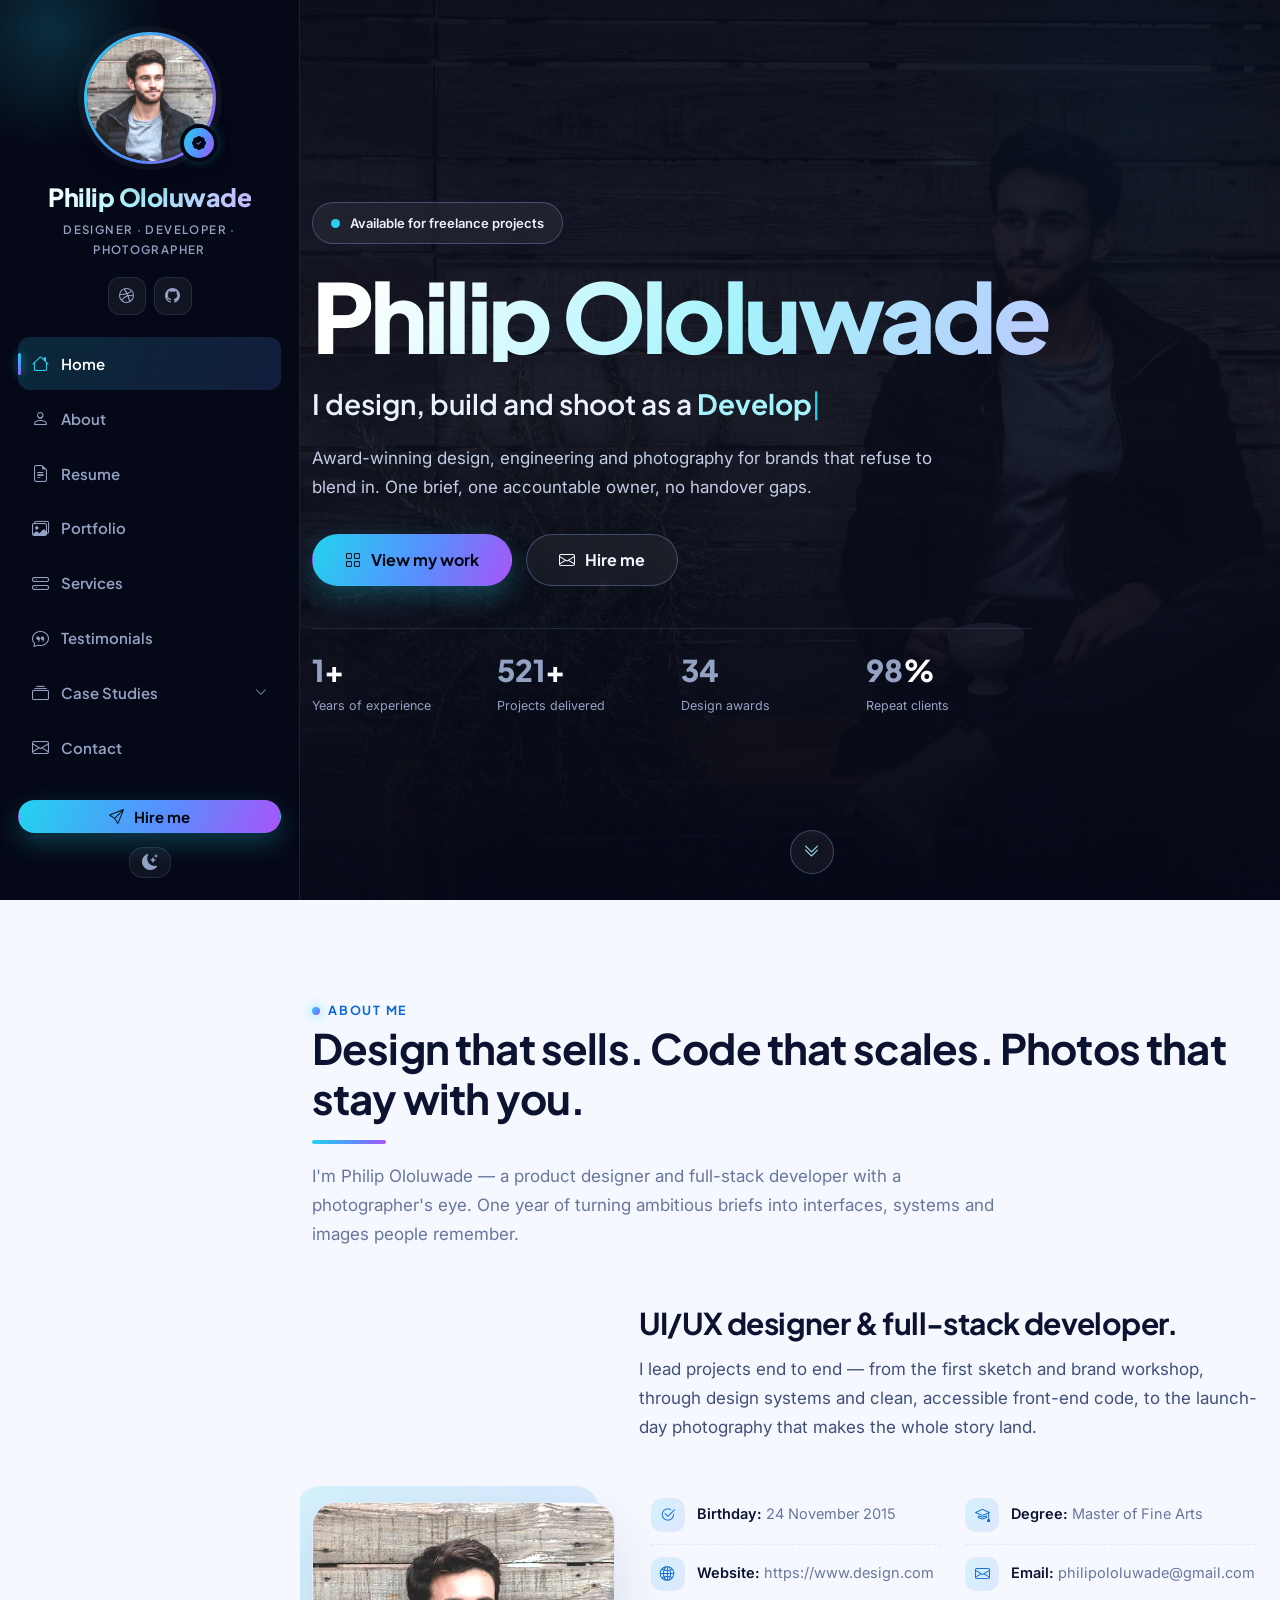
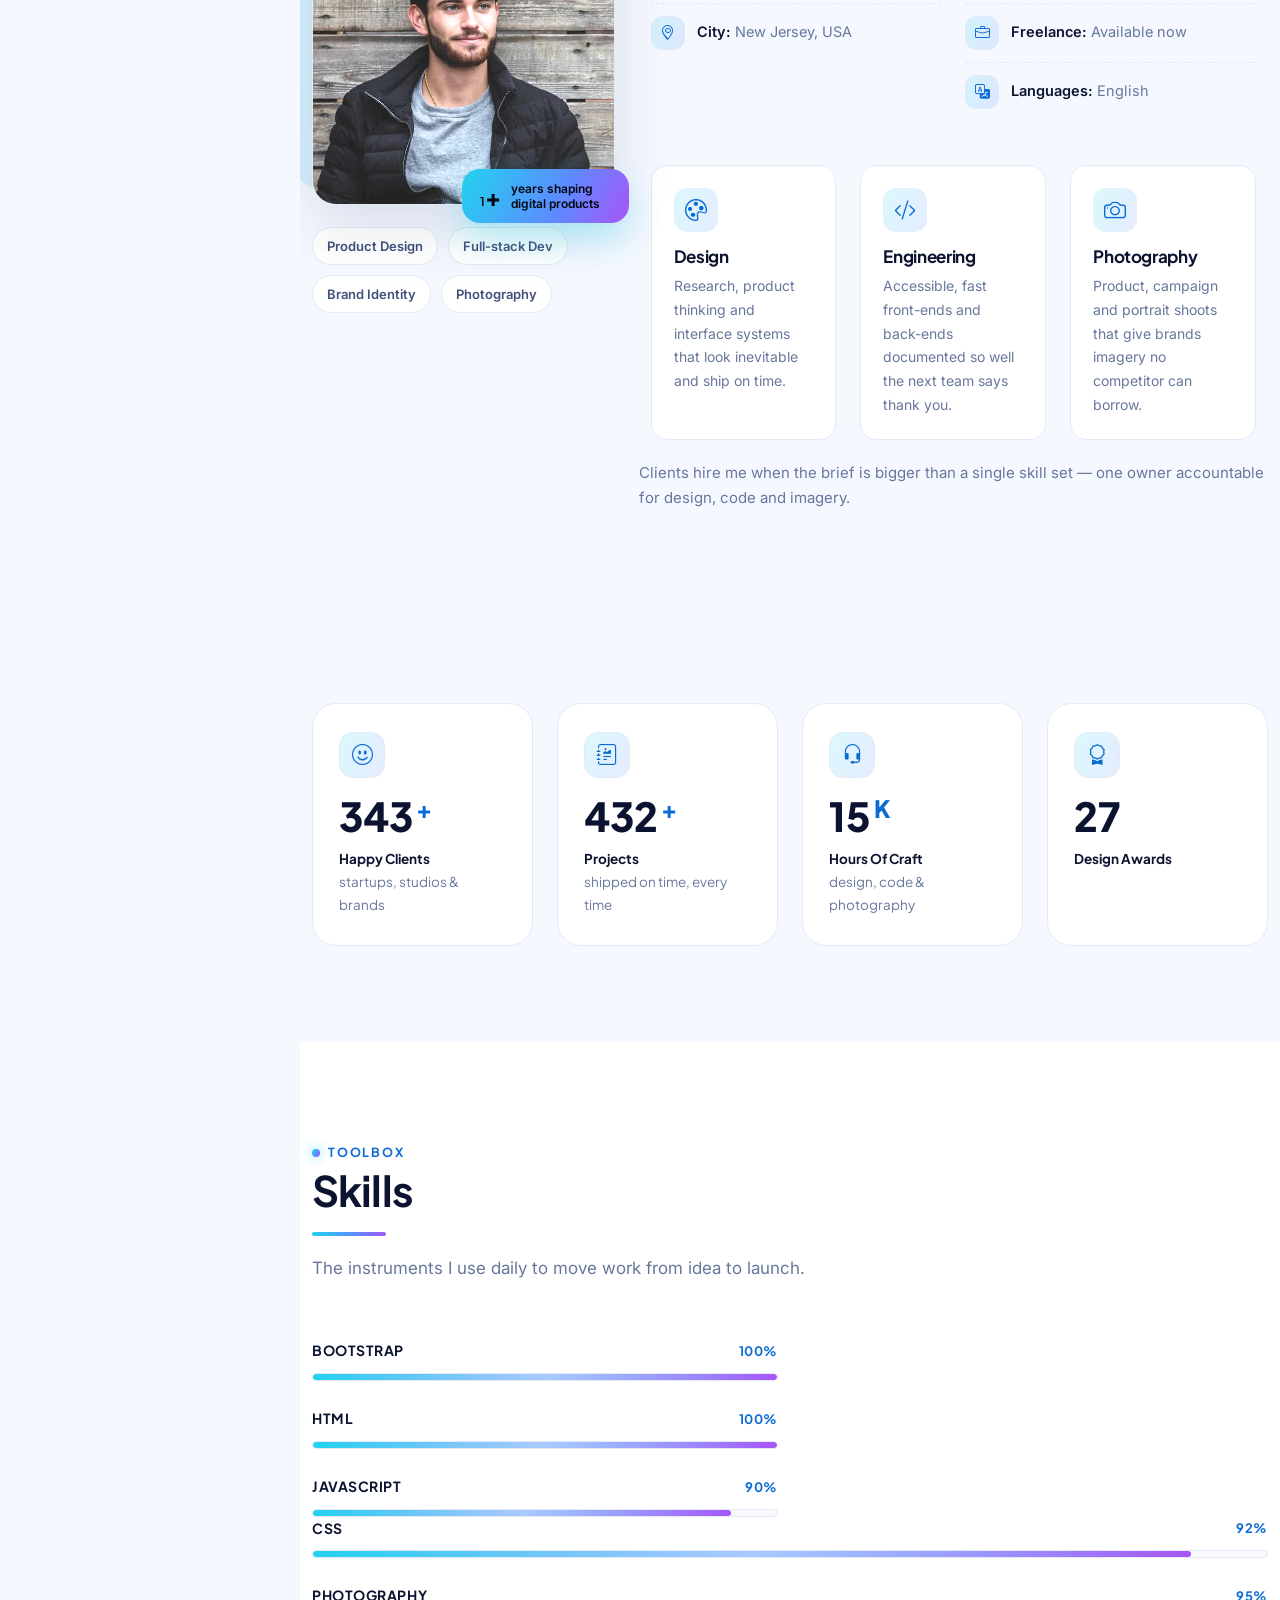
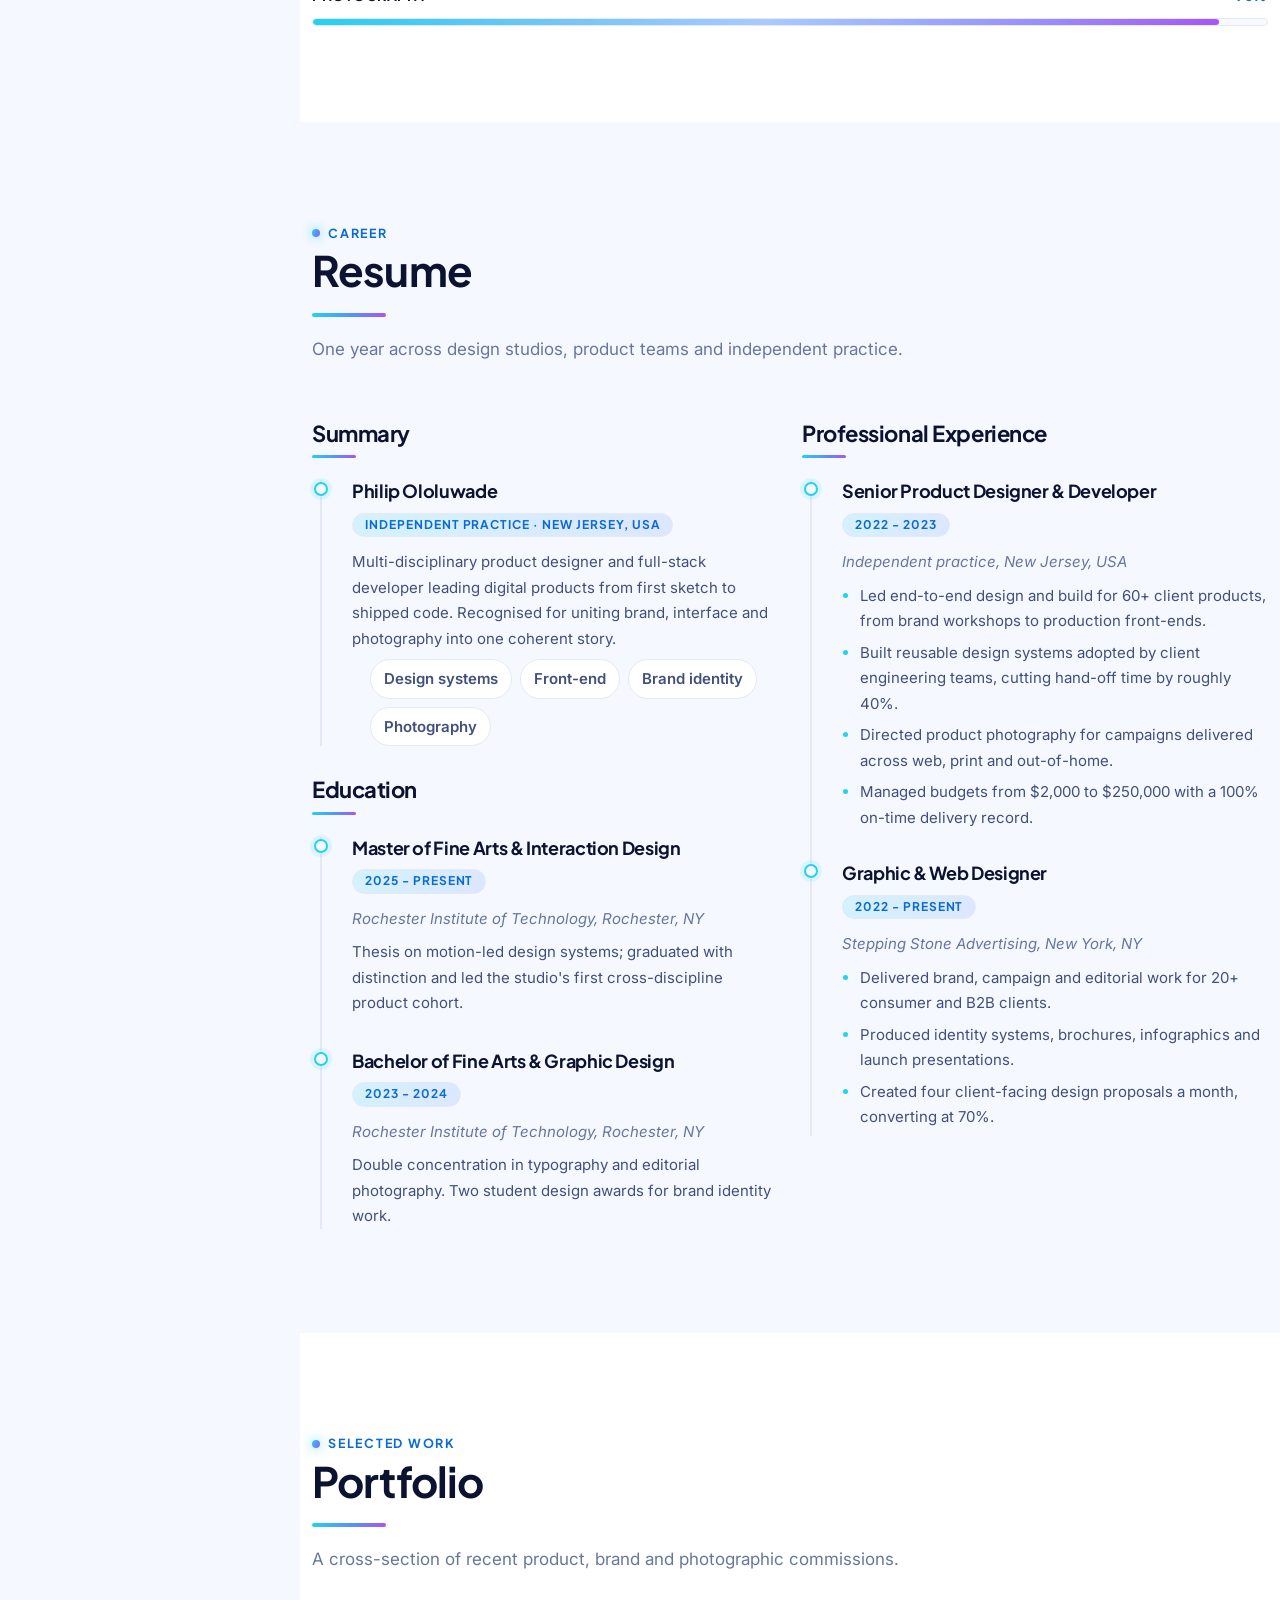
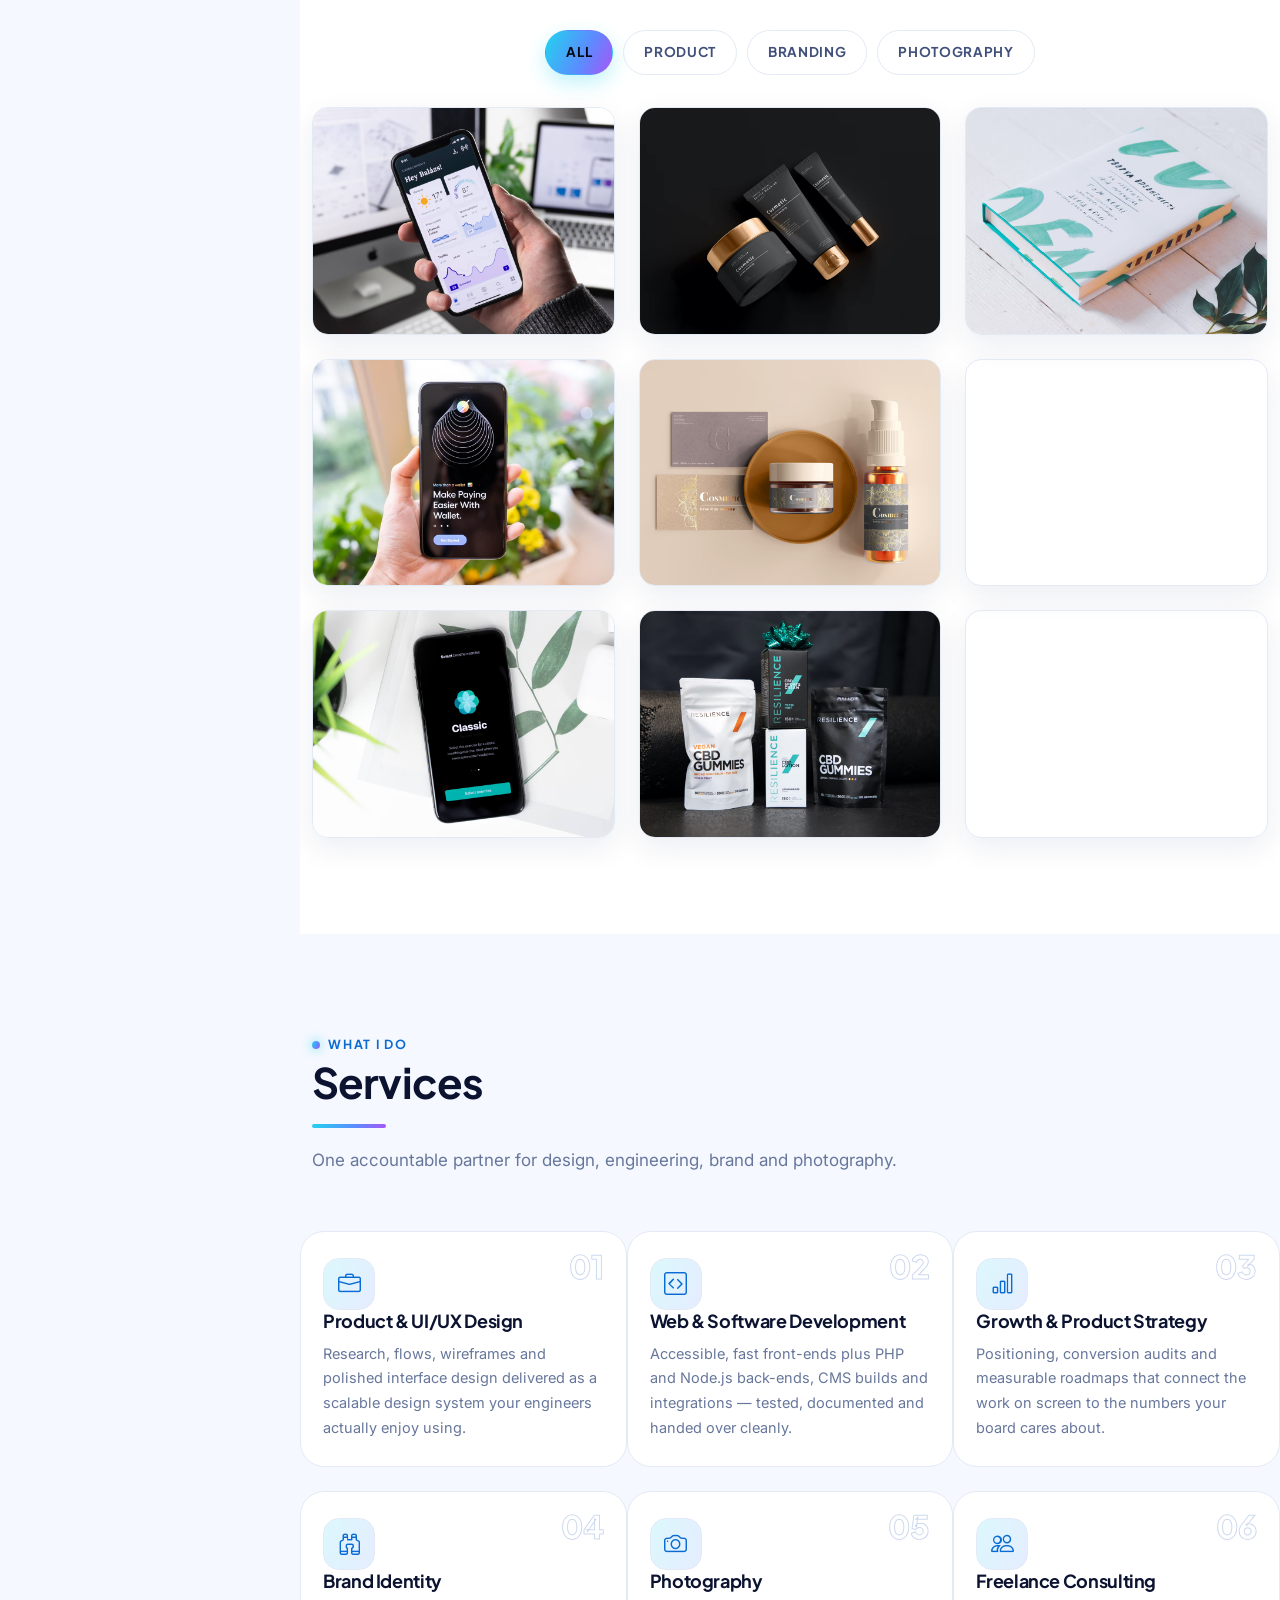
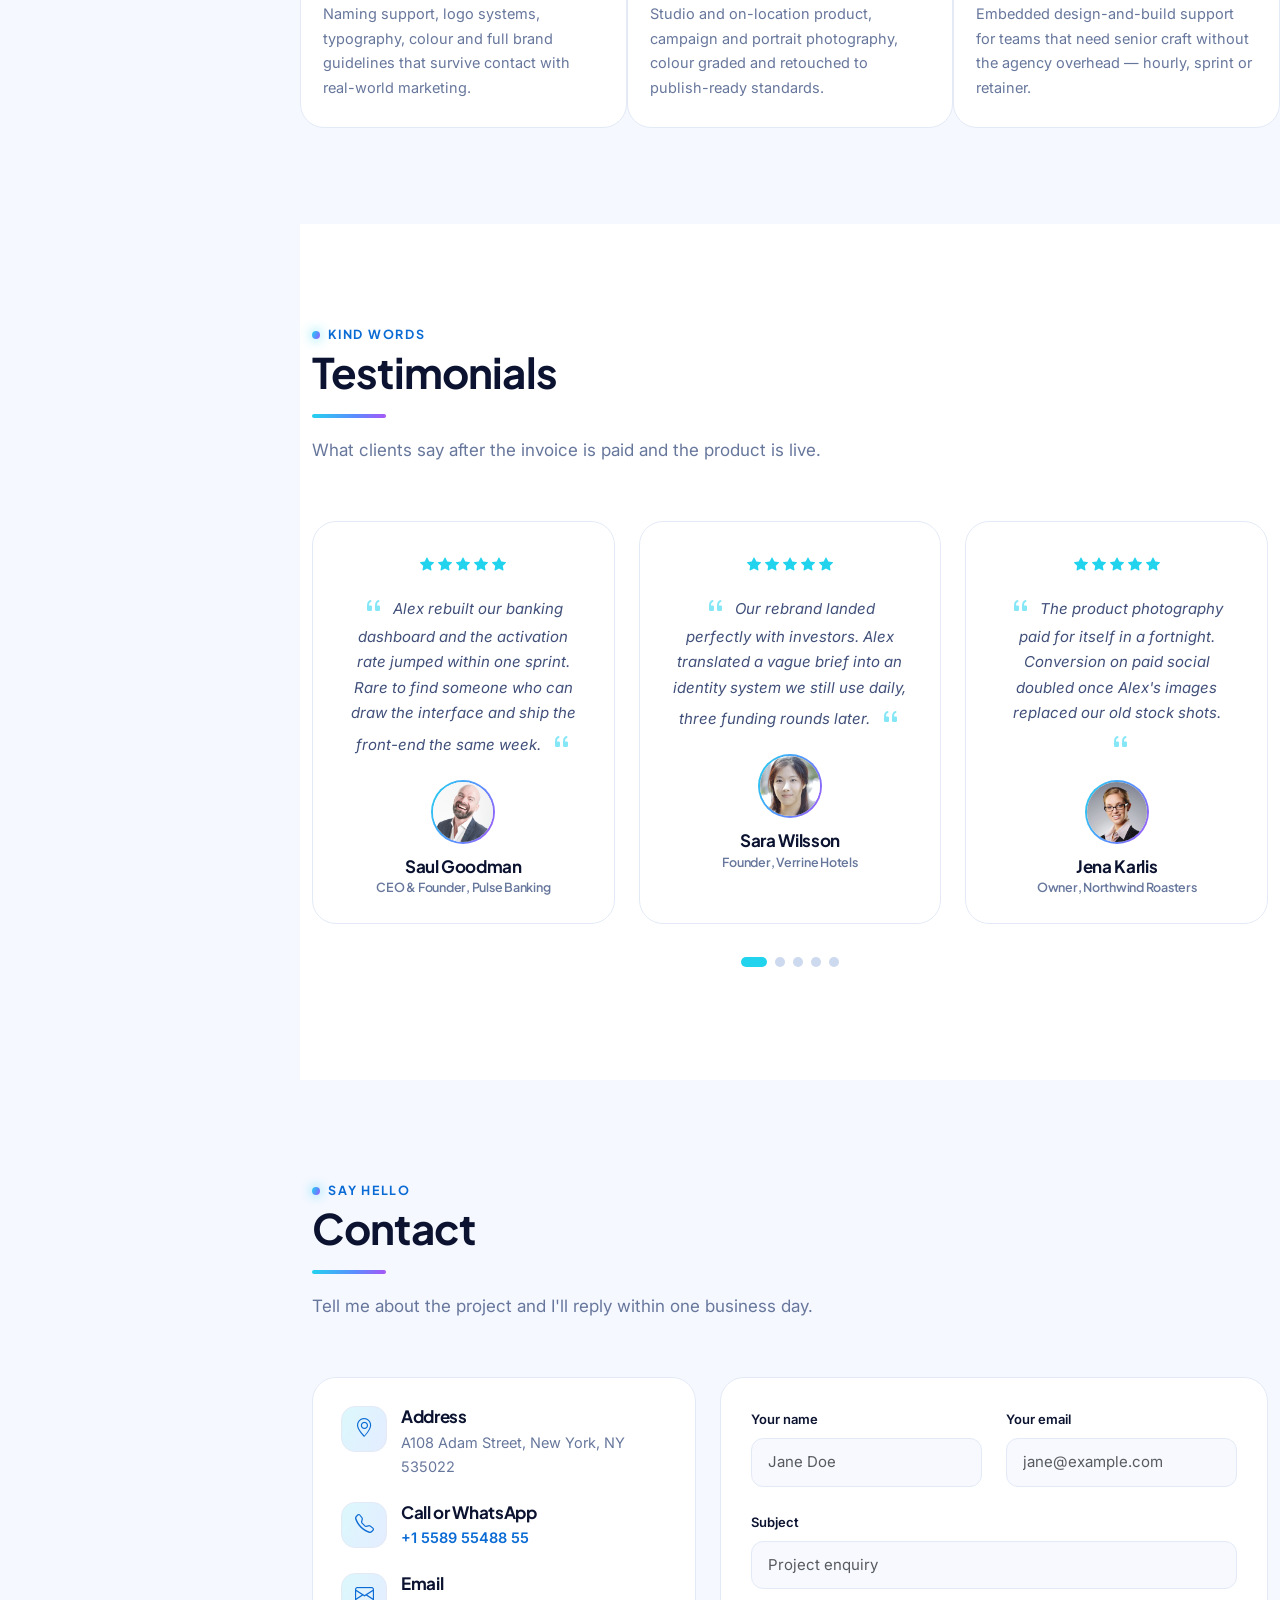
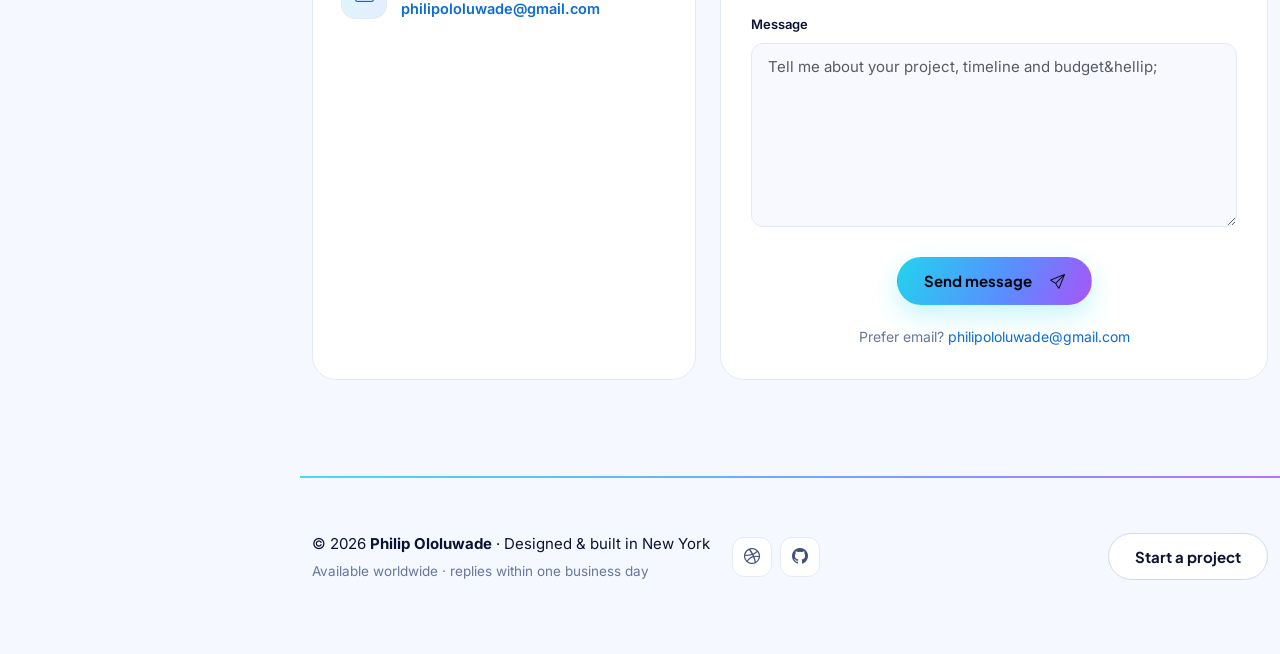
==== commit f8438044: "Update skillset and education timeline in index.html" ====
--- a/index.html
+++ b/index.html
@@ -291,12 +291,12 @@
 
           <div class="col-lg-6">
             <div class="progress">
-              <span class="skill"><span>UI/UX &amp; Product Design</span> <i class="val">100%</i></span>
+              <span class="skill"><span>Bootstrap</span> <i class="val">100%</i></span>
               <div class="progress-bar-wrap"><div class="progress-bar" role="progressbar" aria-valuenow="100" aria-valuemin="0" aria-valuemax="100"></div></div>
             </div>
             <div class="progress">
-              <span class="skill"><span>HTML &amp; CSS</span> <i class="val">98%</i></span>
-              <div class="progress-bar-wrap"><div class="progress-bar" role="progressbar" aria-valuenow="98" aria-valuemin="0" aria-valuemax="100"></div></div>
+              <span class="skill"><span>HTML</span> <i class="val">100%</i></span>
+              <div class="progress-bar-wrap"><div class="progress-bar" role="progressbar" aria-valuenow="100" aria-valuemin="0" aria-valuemax="100"></div></div>
             </div>
             <div class="progress">
               <span class="skill"><span>JavaScript</span> <i class="val">90%</i></span>
@@ -304,13 +304,9 @@
             </div>
           </div>
 
-          <div class="col-lg-6">
+          
             <div class="progress">
-              <span class="skill"><span>Node.js</span> <i class="val">86%</i></span>
-              <div class="progress-bar-wrap"><div class="progress-bar" role="progressbar" aria-valuenow="86" aria-valuemin="0" aria-valuemax="100"></div></div>
-            </div>
-            <div class="progress">
-              <span class="skill"><span>Brand Identity &amp; Art Direction</span> <i class="val">92%</i></span>
+              <span class="skill"><span>CSS</span> <i class="val">92%</i></span>
               <div class="progress-bar-wrap"><div class="progress-bar" role="progressbar" aria-valuenow="92" aria-valuemin="0" aria-valuemax="100"></div></div>
             </div>
             <div class="progress">
@@ -349,13 +345,13 @@
             <h3 class="resume-title">Education</h3>
             <div class="resume-item">
               <h4>Master of Fine Arts &amp; Interaction Design</h4>
-              <h5>2015 - 2016</h5>
+              <h5>2025 - Present</h5>
               <p><em>Rochester Institute of Technology, Rochester, NY</em></p>
               <p>Thesis on motion-led design systems; graduated with distinction and led the studio's first cross-discipline product cohort.</p>
             </div>
             <div class="resume-item">
               <h4>Bachelor of Fine Arts &amp; Graphic Design</h4>
-              <h5>2011 - 2014</h5>
+              <h5>2023 - 2024</h5>
               <p><em>Rochester Institute of Technology, Rochester, NY</em></p>
               <p>Double concentration in typography and editorial photography. Two student design awards for brand identity work.</p>
             </div>
@@ -365,7 +361,7 @@
             <h3 class="resume-title">Professional Experience</h3>
             <div class="resume-item">
               <h4>Senior Product Designer &amp; Developer</h4>
-              <h5>2019 - Present</h5>
+              <h5>2022 - 2023</h5>
               <p><em>Independent practice, New Jersey, USA</em></p>
               <ul>
                 <li>Led end-to-end design and build for 60+ client products, from brand workshops to production front-ends.</li>
@@ -374,20 +370,10 @@
                 <li>Managed budgets from $2,000 to $250,000 with a 100% on-time delivery record.</li>
               </ul>
             </div>
-            <div class="resume-item">
-              <h4>Lead UI/UX Designer</h4>
-              <h5>2017 - 2018</h5>
-              <p><em>Experion, New York, NY</em></p>
-              <ul>
-                <li>Owned interface design for a fintech platform used by 300,000 monthly active users.</li>
-                <li>Mentored a team of six designers and introduced accessibility reviews into every release.</li>
-                <li>Raised task-completion rates by 28% through a research-led checkout redesign.</li>
-                <li>Shipped the company's first component library, used across four product lines.</li>
-              </ul>
-            </div>
+           
             <div class="resume-item">
               <h4>Graphic &amp; Web Designer</h4>
-              <h5>2015 - 2016</h5>
+              <h5>2022 - Present</h5>
               <p><em>Stepping Stone Advertising, New York, NY</em></p>
               <ul>
                 <li>Delivered brand, campaign and editorial work for 20+ consumer and B2B clients.</li>
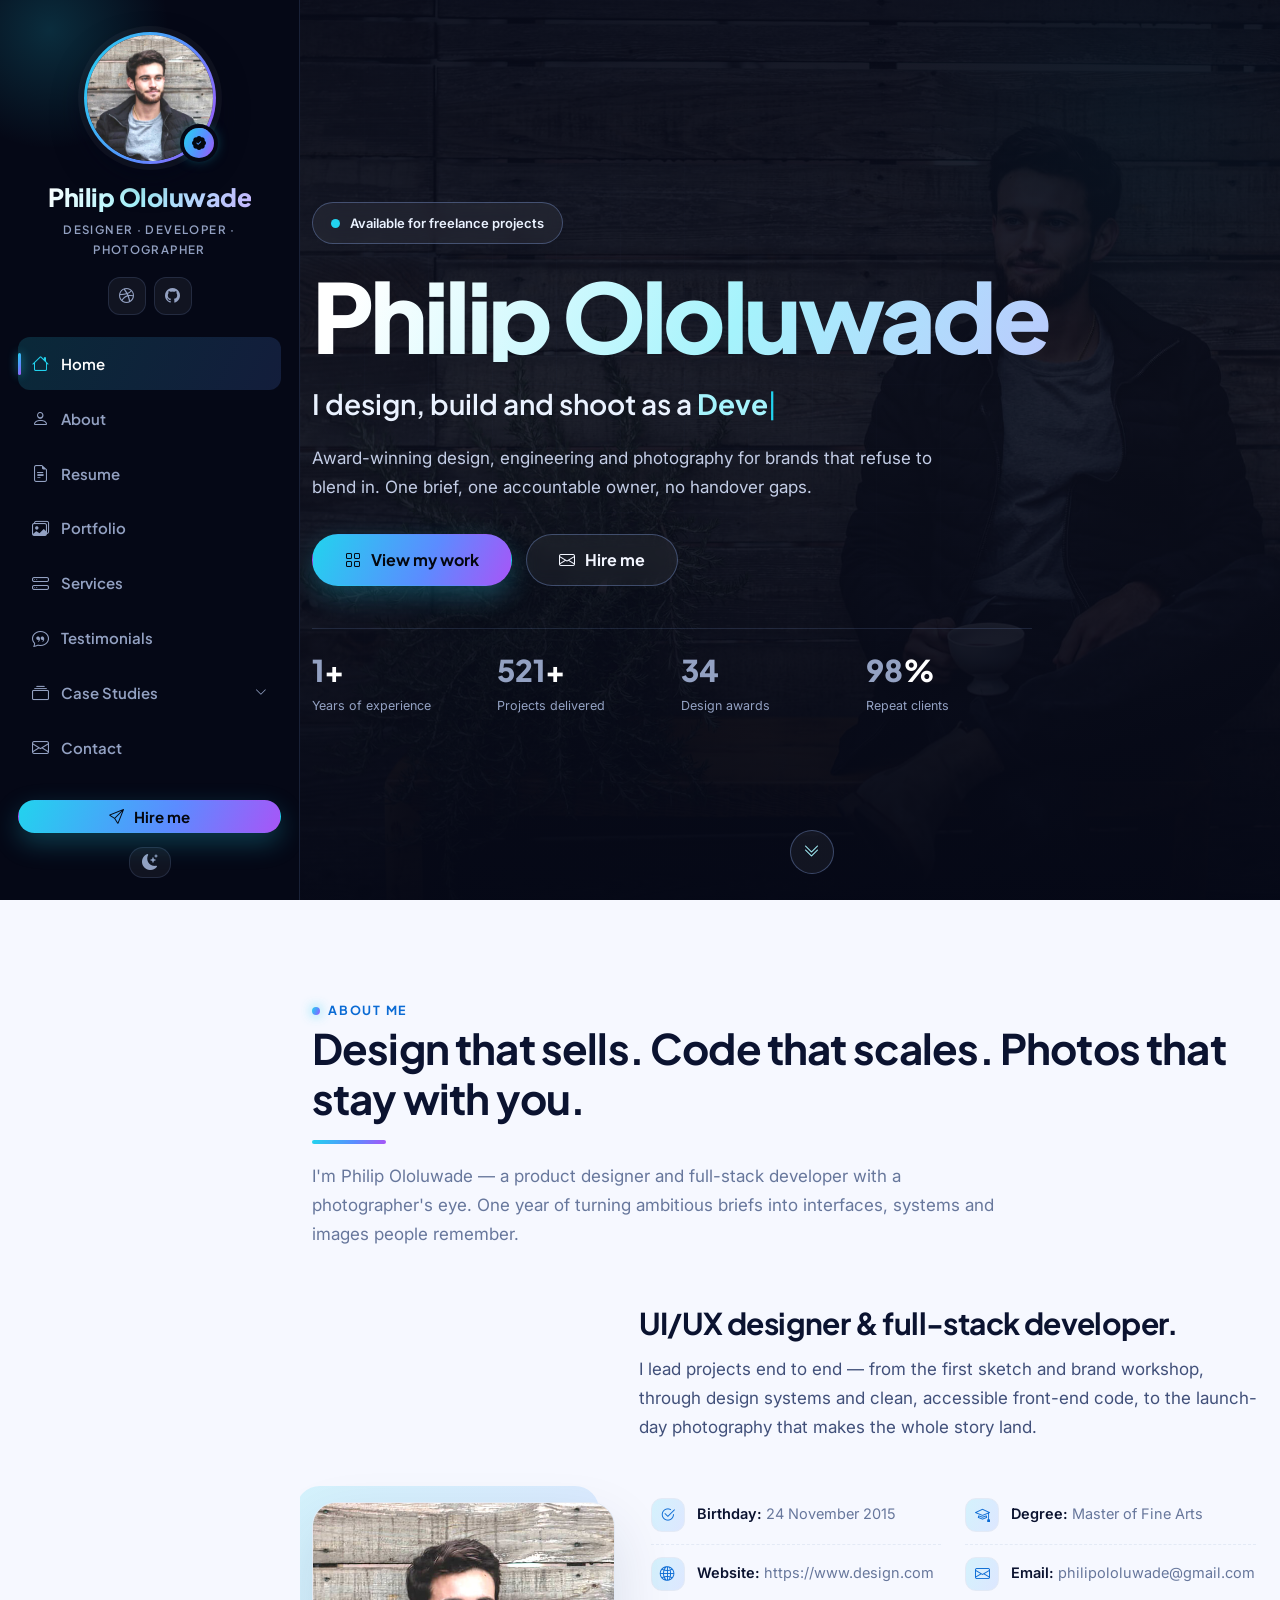
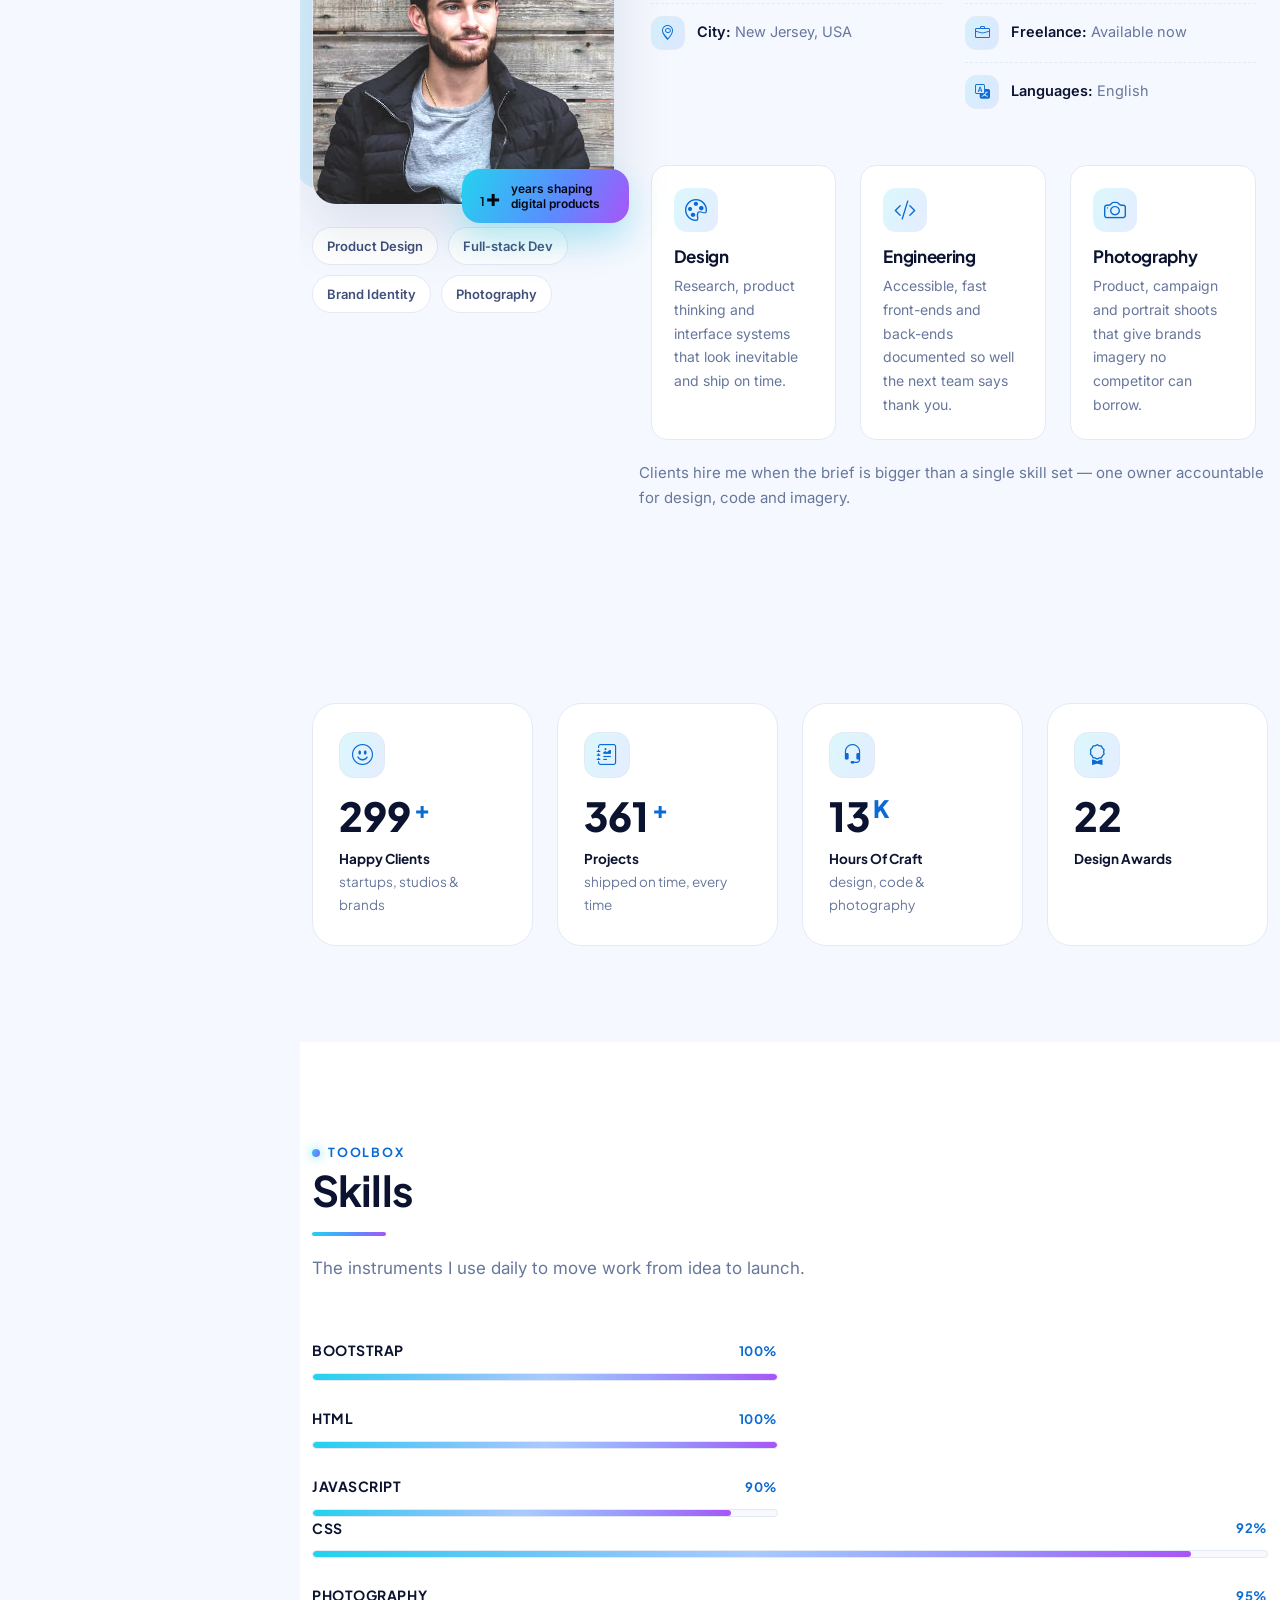
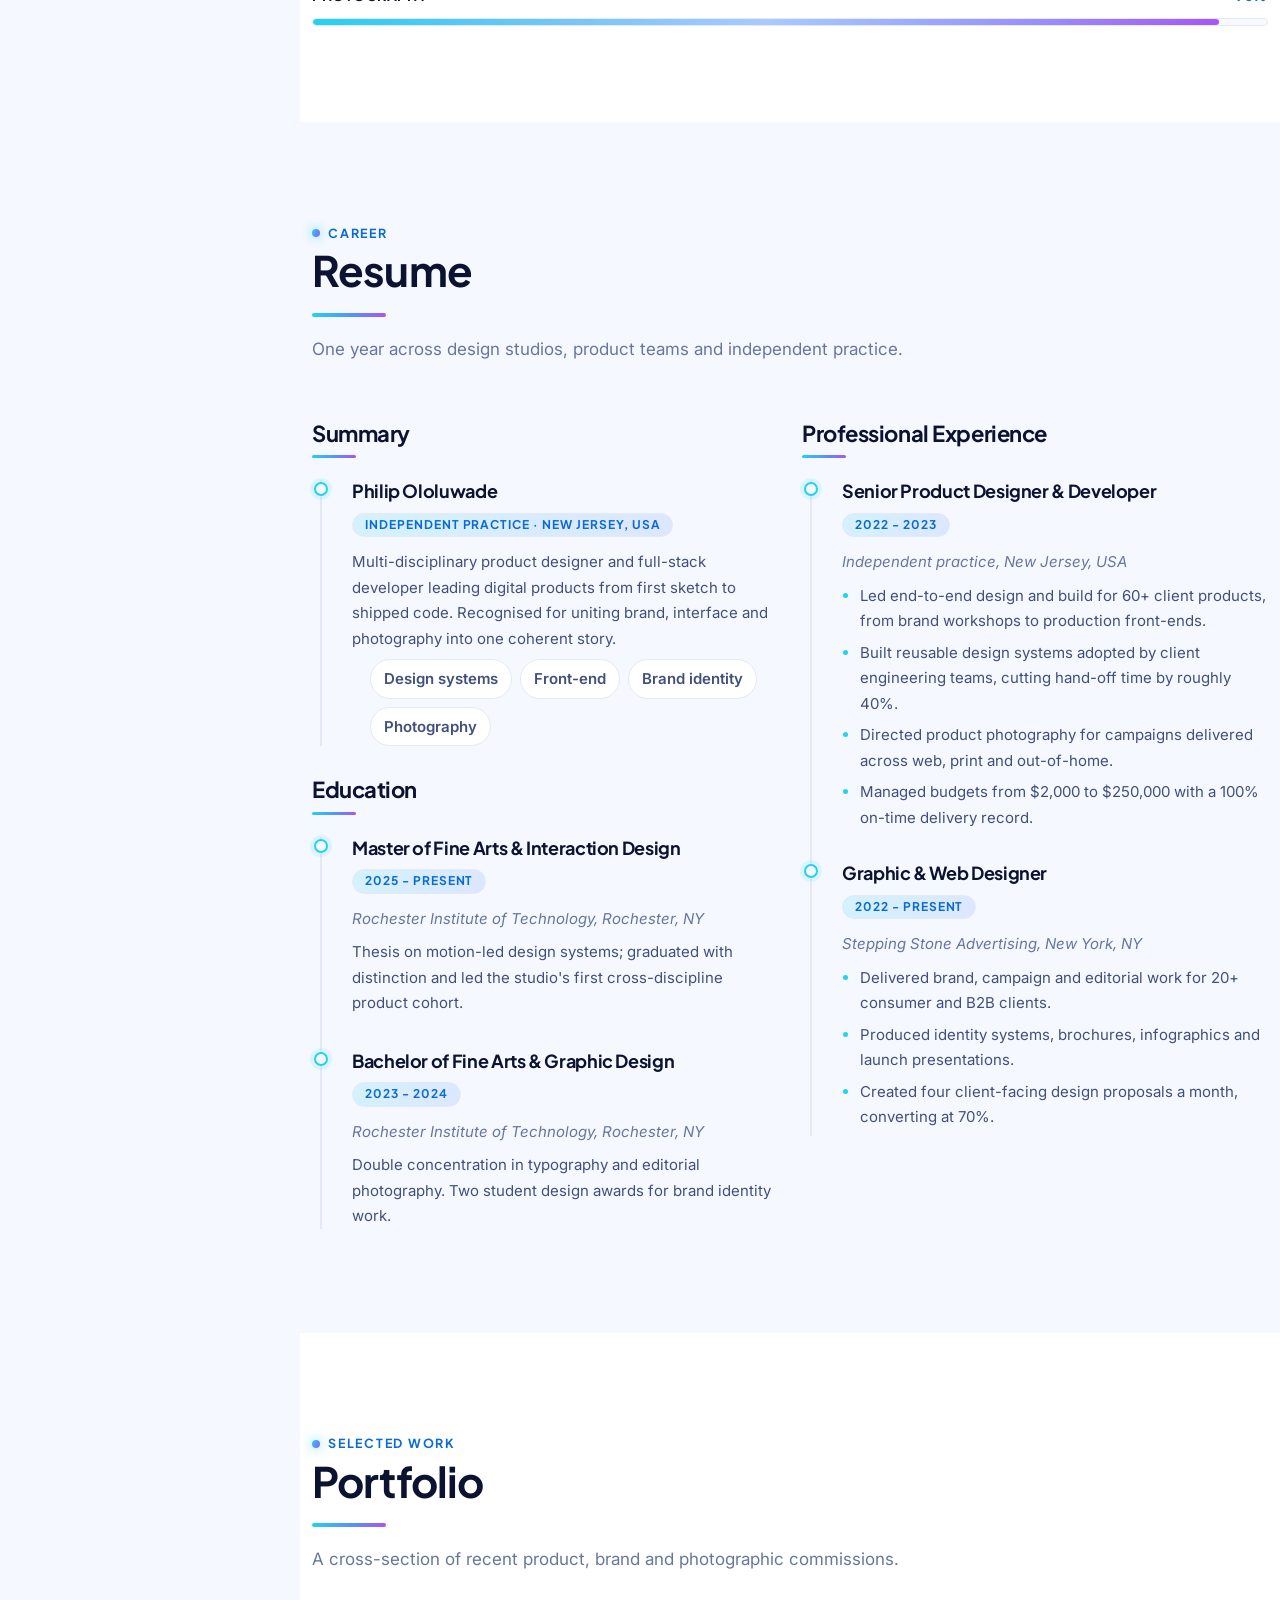
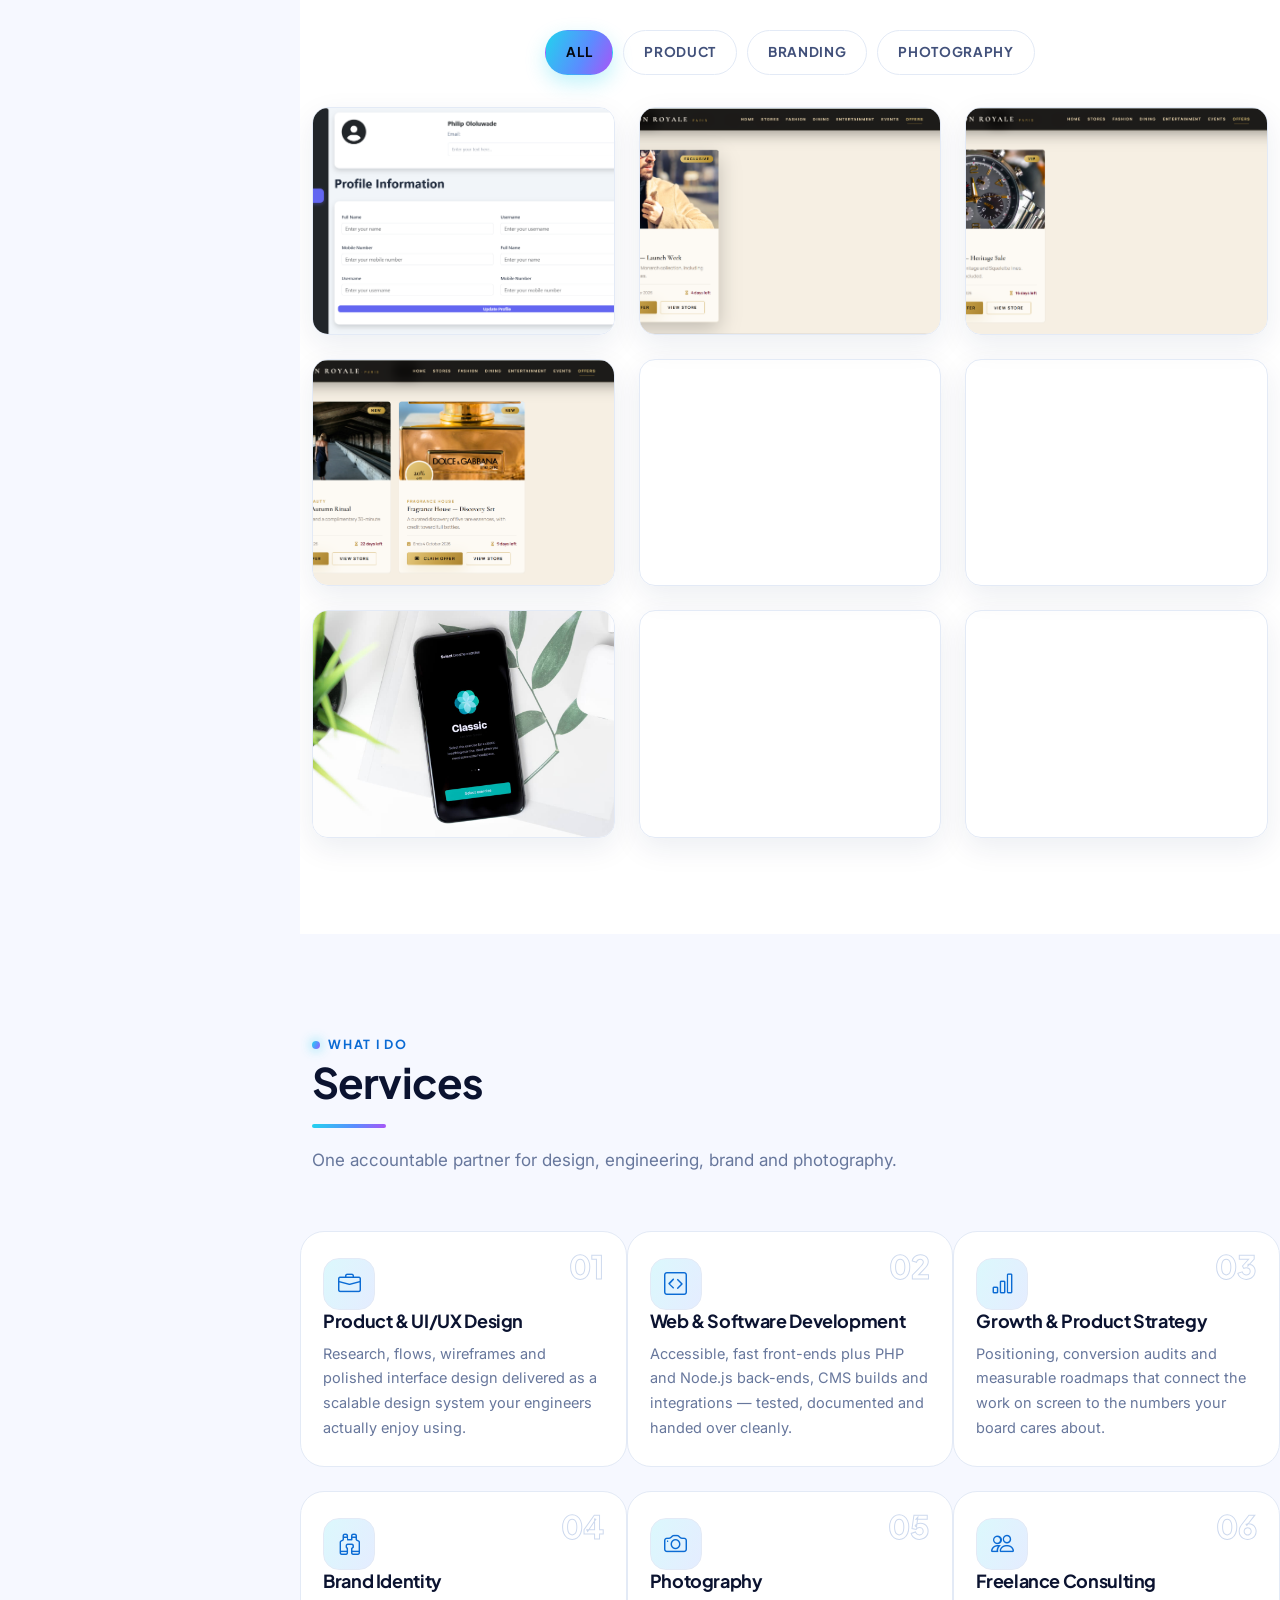
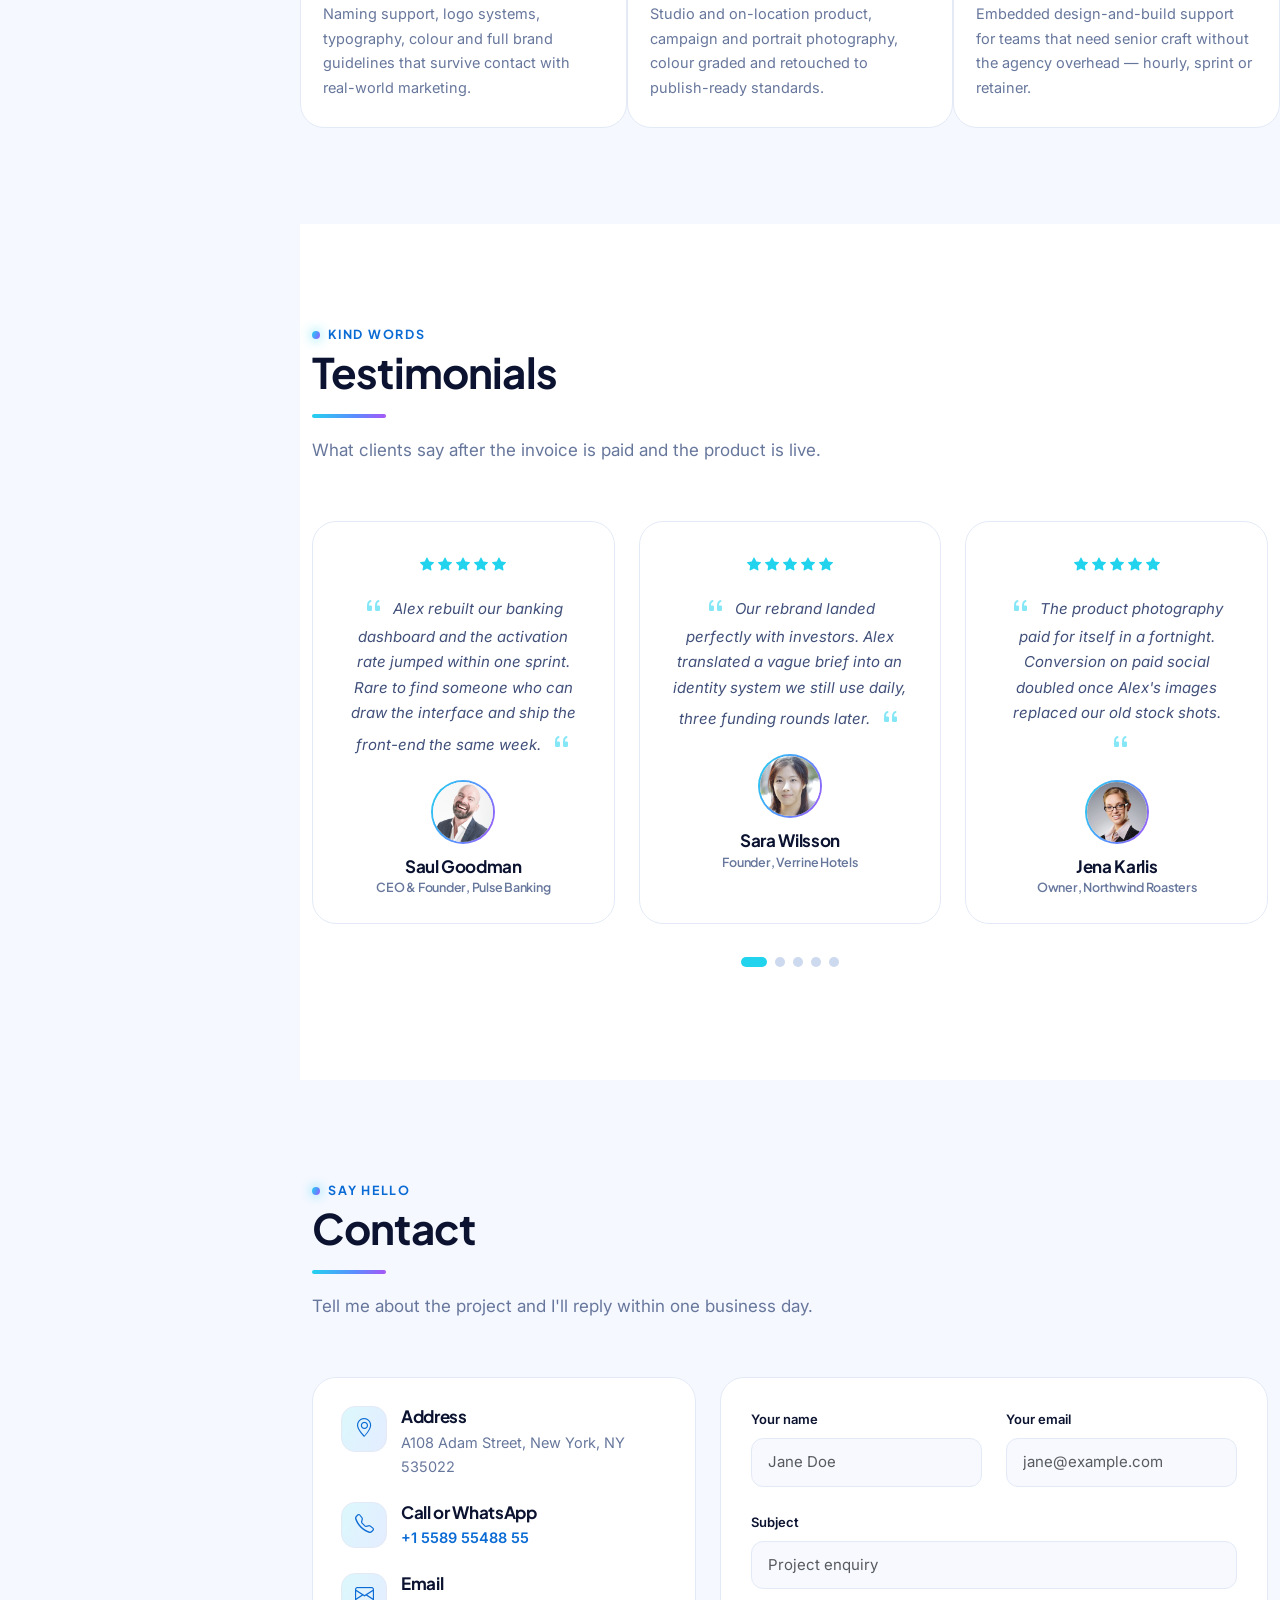
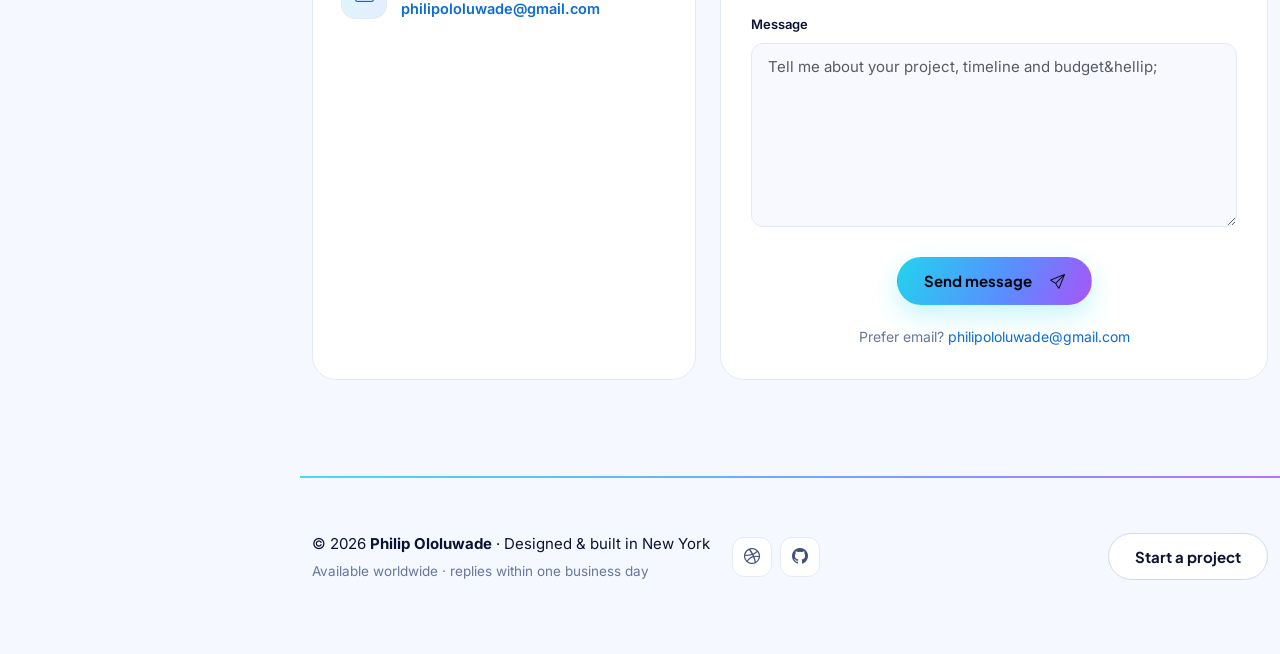
==== commit 1a72ca0b: "Refactor code structure for improved readability and maintainability" ====
--- a/index.html
+++ b/index.html
@@ -411,13 +411,13 @@
 
             <div class="col-lg-4 col-md-6 portfolio-item isotope-item filter-app">
               <article class="portfolio-content h-100">
-                <img src="assets/img/portfolio/app-1.jpg" class="img-fluid" alt="Pulse banking dashboard interface design" width="800" height="600" loading="lazy" decoding="async">
+                <img src="assets/img/portfolio/first.png" class="img-fluid" alt="Pulse banking dashboard interface design" width="800" height="600" loading="lazy" decoding="async">
                 <div class="portfolio-info">
                   <span class="portfolio-tag">Product</span>
                   <h4>Pulse Banking</h4>
                   <p>Fintech dashboard &amp; design system</p>
                   <div class="portfolio-actions">
-                    <a href="assets/img/portfolio/app-1.jpg" class="glightbox preview-link" data-gallery="portfolio-gallery" title="Pulse Banking - fintech dashboard and design system" aria-label="Open Pulse Banking preview"><i class="bi bi-arrows-angle-expand" aria-hidden="true"></i></a>
+                    <a href="assets/img/portfolio/first.png" class="glightbox preview-link" data-gallery="portfolio-gallery" title="Pulse Banking - fintech dashboard and design system" aria-label="Open Pulse Banking preview"><i class="bi bi-arrows-angle-expand" aria-hidden="true"></i></a>
                     <a href="portfolio-details.html" class="details-link" title="Read the Pulse Banking case study" aria-label="Read more about Pulse Banking"><i class="bi bi-arrow-up-right" aria-hidden="true"></i></a>
                   </div>
                 </div>
@@ -426,13 +426,13 @@
 
             <div class="col-lg-4 col-md-6 portfolio-item isotope-item filter-branding">
               <article class="portfolio-content h-100">
-                <img src="assets/img/portfolio/branding-1.jpg" class="img-fluid" alt="Northwind coffee brand identity and packaging" width="800" height="600" loading="lazy" decoding="async">
+                <img src="assets/img/portfolio/second.png" class="img-fluid" alt="Northwind coffee brand identity and packaging" width="800" height="600" loading="lazy" decoding="async">
                 <div class="portfolio-info">
                   <span class="portfolio-tag">Branding</span>
                   <h4>Northwind Roasters</h4>
                   <p>Brand identity &amp; packaging</p>
                   <div class="portfolio-actions">
-                    <a href="assets/img/portfolio/branding-1.jpg" class="glightbox preview-link" data-gallery="portfolio-gallery" title="Northwind Roasters - brand identity and packaging" aria-label="Open Northwind Roasters preview"><i class="bi bi-arrows-angle-expand" aria-hidden="true"></i></a>
+                    <a href="assets/img/portfolio/second.png" class="glightbox preview-link" data-gallery="portfolio-gallery" title="Northwind Roasters - brand identity and packaging" aria-label="Open Northwind Roasters preview"><i class="bi bi-arrows-angle-expand" aria-hidden="true"></i></a>
                     <a href="portfolio-details.html" class="details-link" title="Read the Northwind Roasters case study" aria-label="Read more about Northwind Roasters"><i class="bi bi-arrow-up-right" aria-hidden="true"></i></a>
                   </div>
                 </div>
@@ -441,13 +441,13 @@
 
             <div class="col-lg-4 col-md-6 portfolio-item isotope-item filter-photography">
               <article class="portfolio-content h-100">
-                <img src="assets/img/portfolio/books-1.jpg" class="img-fluid" alt="Studio product photography for the Atlas collection" width="800" height="600" loading="lazy" decoding="async">
+                <img src="assets/img/portfolio/third.png" class="img-fluid" alt="Studio product photography for the Atlas collection" width="800" height="600" loading="lazy" decoding="async">
                 <div class="portfolio-info">
                   <span class="portfolio-tag">Photography</span>
                   <h4>Atlas Studio Session</h4>
                   <p>Editorial product photography</p>
                   <div class="portfolio-actions">
-                    <a href="assets/img/portfolio/books-1.jpg" class="glightbox preview-link" data-gallery="portfolio-gallery" title="Atlas Studio Session - editorial product photography" aria-label="Open Atlas Studio Session preview"><i class="bi bi-arrows-angle-expand" aria-hidden="true"></i></a>
+                    <a href="assets/img/portfolio/third.png" class="glightbox preview-link" data-gallery="portfolio-gallery" title="Atlas Studio Session - editorial product photography" aria-label="Open Atlas Studio Session preview"><i class="bi bi-arrows-angle-expand" aria-hidden="true"></i></a>
                     <a href="portfolio-details.html" class="details-link" title="Read the Atlas Studio Session case study" aria-label="Read more about Atlas Studio Session"><i class="bi bi-arrow-up-right" aria-hidden="true"></i></a>
                   </div>
                 </div>
@@ -456,13 +456,13 @@
 
             <div class="col-lg-4 col-md-6 portfolio-item isotope-item filter-app">
               <article class="portfolio-content h-100">
-                <img src="assets/img/portfolio/app-2.jpg" class="img-fluid" alt="Lumen analytics mobile application interface" width="800" height="600" loading="lazy" decoding="async">
+                <img src="assets/img/portfolio/fourth.png" class="img-fluid" alt="Lumen analytics mobile application interface" width="800" height="600" loading="lazy" decoding="async">
                 <div class="portfolio-info">
                   <span class="portfolio-tag">Product</span>
                   <h4>Lumen Analytics</h4>
                   <p>Mobile product design &amp; front-end</p>
                   <div class="portfolio-actions">
-                    <a href="assets/img/portfolio/app-2.jpg" class="glightbox preview-link" data-gallery="portfolio-gallery" title="Lumen Analytics - mobile product design and front-end" aria-label="Open Lumen Analytics preview"><i class="bi bi-arrows-angle-expand" aria-hidden="true"></i></a>
+                    <a href="assets/img/portfolio/fourth.png" class="glightbox preview-link" data-gallery="portfolio-gallery" title="Lumen Analytics - mobile product design and front-end" aria-label="Open Lumen Analytics preview"><i class="bi bi-arrows-angle-expand" aria-hidden="true"></i></a>
                     <a href="portfolio-details.html" class="details-link" title="Read the Lumen Analytics case study" aria-label="Read more about Lumen Analytics"><i class="bi bi-arrow-up-right" aria-hidden="true"></i></a>
                   </div>
                 </div>
@@ -471,13 +471,13 @@
 
             <div class="col-lg-4 col-md-6 portfolio-item isotope-item filter-branding">
               <article class="portfolio-content h-100">
-                <img src="assets/img/portfolio/branding-2.jpg" class="img-fluid" alt="Verrine hotels hospitality rebrand stationery" width="800" height="600" loading="lazy" decoding="async">
+                <img src="assets/img/portfolio/fifth.png" class="img-fluid" alt="Verrine hotels hospitality rebrand stationery" width="800" height="600" loading="lazy" decoding="async">
                 <div class="portfolio-info">
                   <span class="portfolio-tag">Branding</span>
                   <h4>Verrine Hotels</h4>
                   <p>Hospitality rebrand</p>
                   <div class="portfolio-actions">
-                    <a href="assets/img/portfolio/branding-2.jpg" class="glightbox preview-link" data-gallery="portfolio-gallery" title="Verrine Hotels - hospitality rebrand" aria-label="Open Verrine Hotels preview"><i class="bi bi-arrows-angle-expand" aria-hidden="true"></i></a>
+                    <a href="assets/img/portfolio/fifth.png" class="glightbox preview-link" data-gallery="portfolio-gallery" title="Verrine Hotels - hospitality rebrand" aria-label="Open Verrine Hotels preview"><i class="bi bi-arrows-angle-expand" aria-hidden="true"></i></a>
                     <a href="portfolio-details.html" class="details-link" title="Read the Verrine Hotels case study" aria-label="Read more about Verrine Hotels"><i class="bi bi-arrow-up-right" aria-hidden="true"></i></a>
                   </div>
                 </div>
